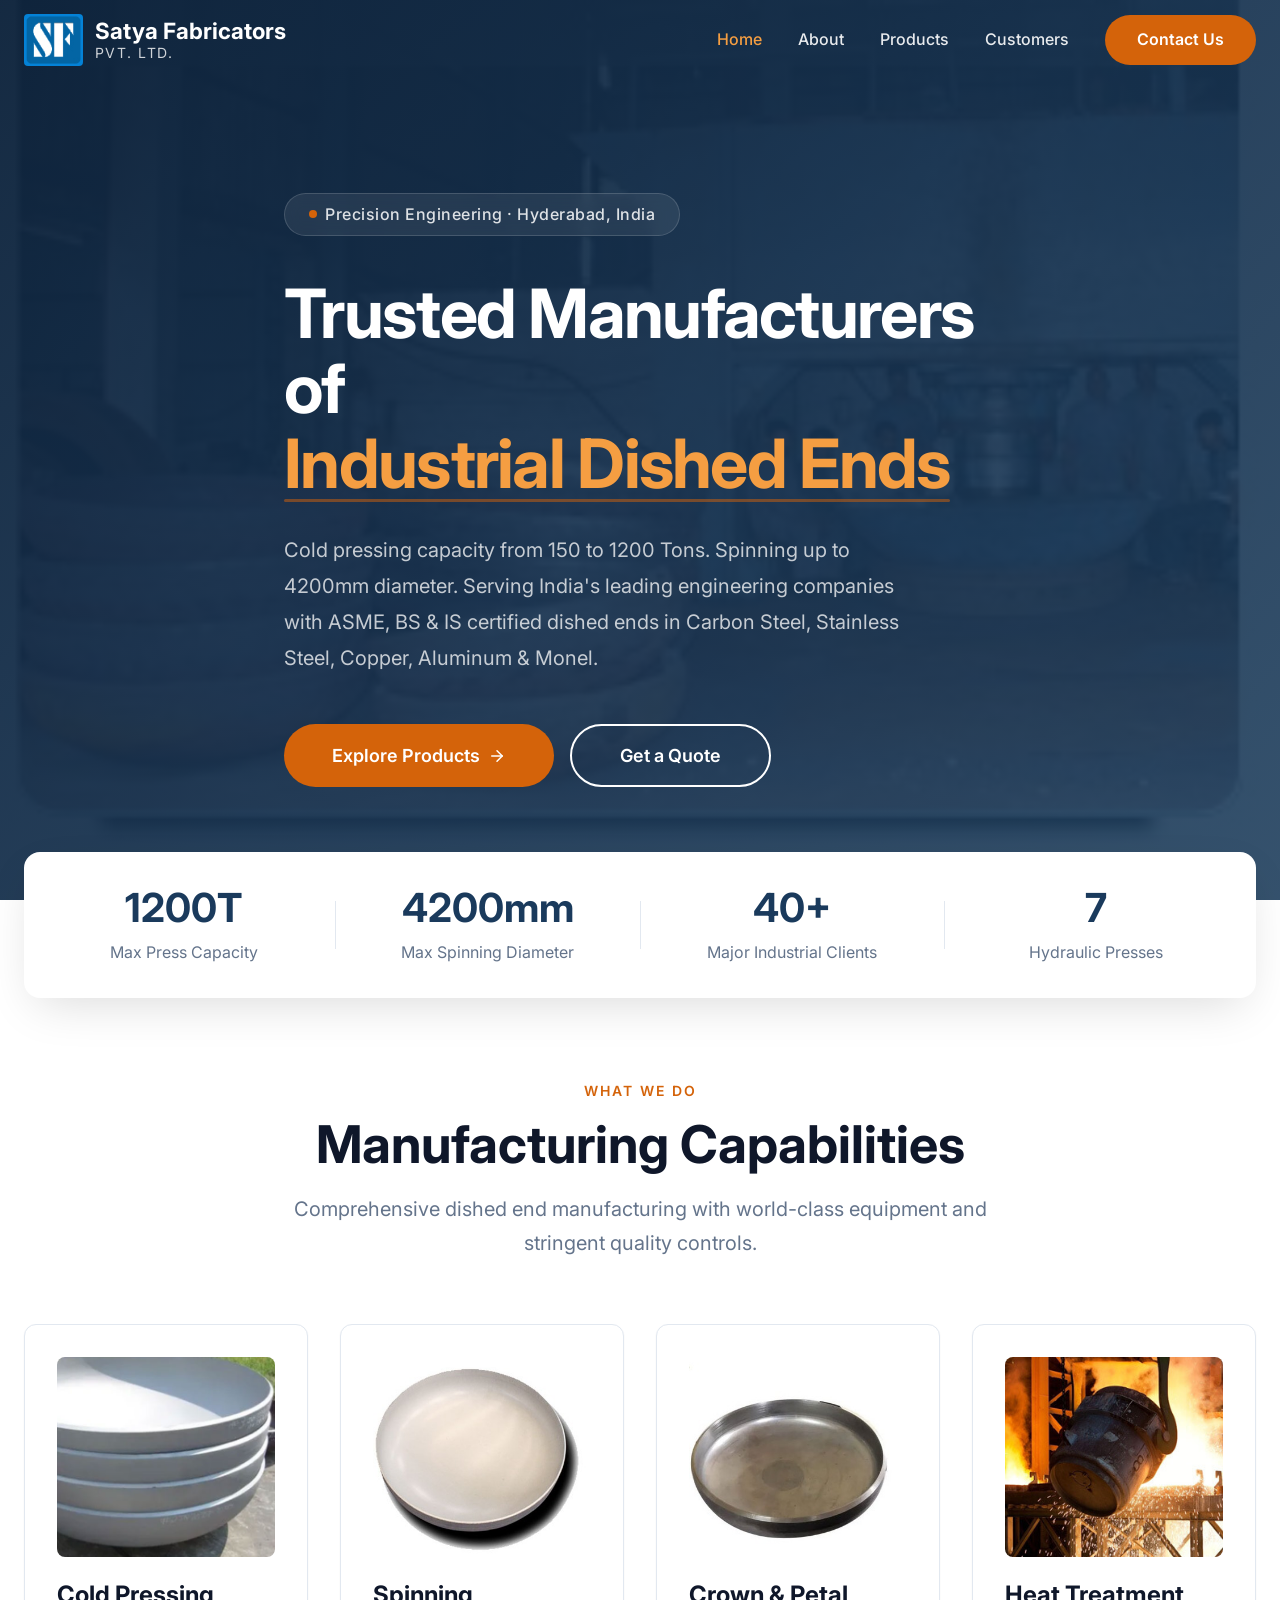
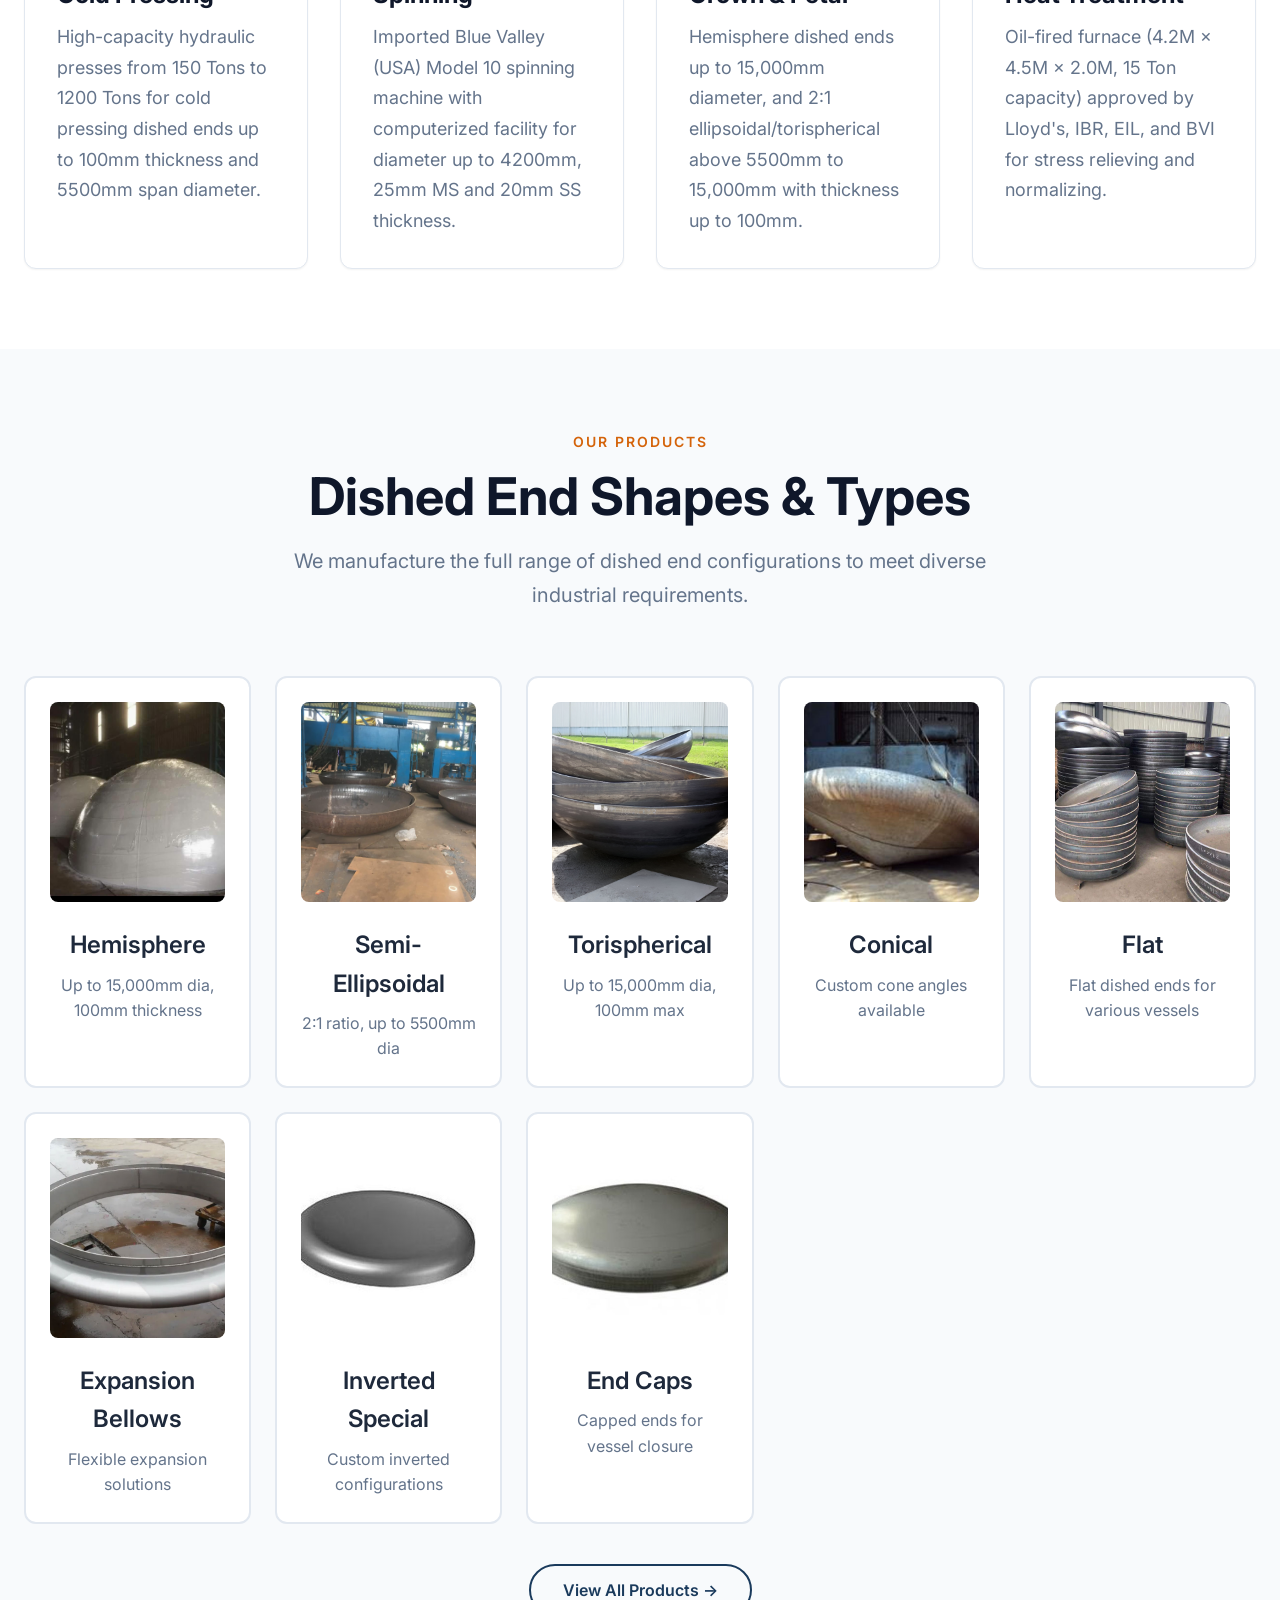
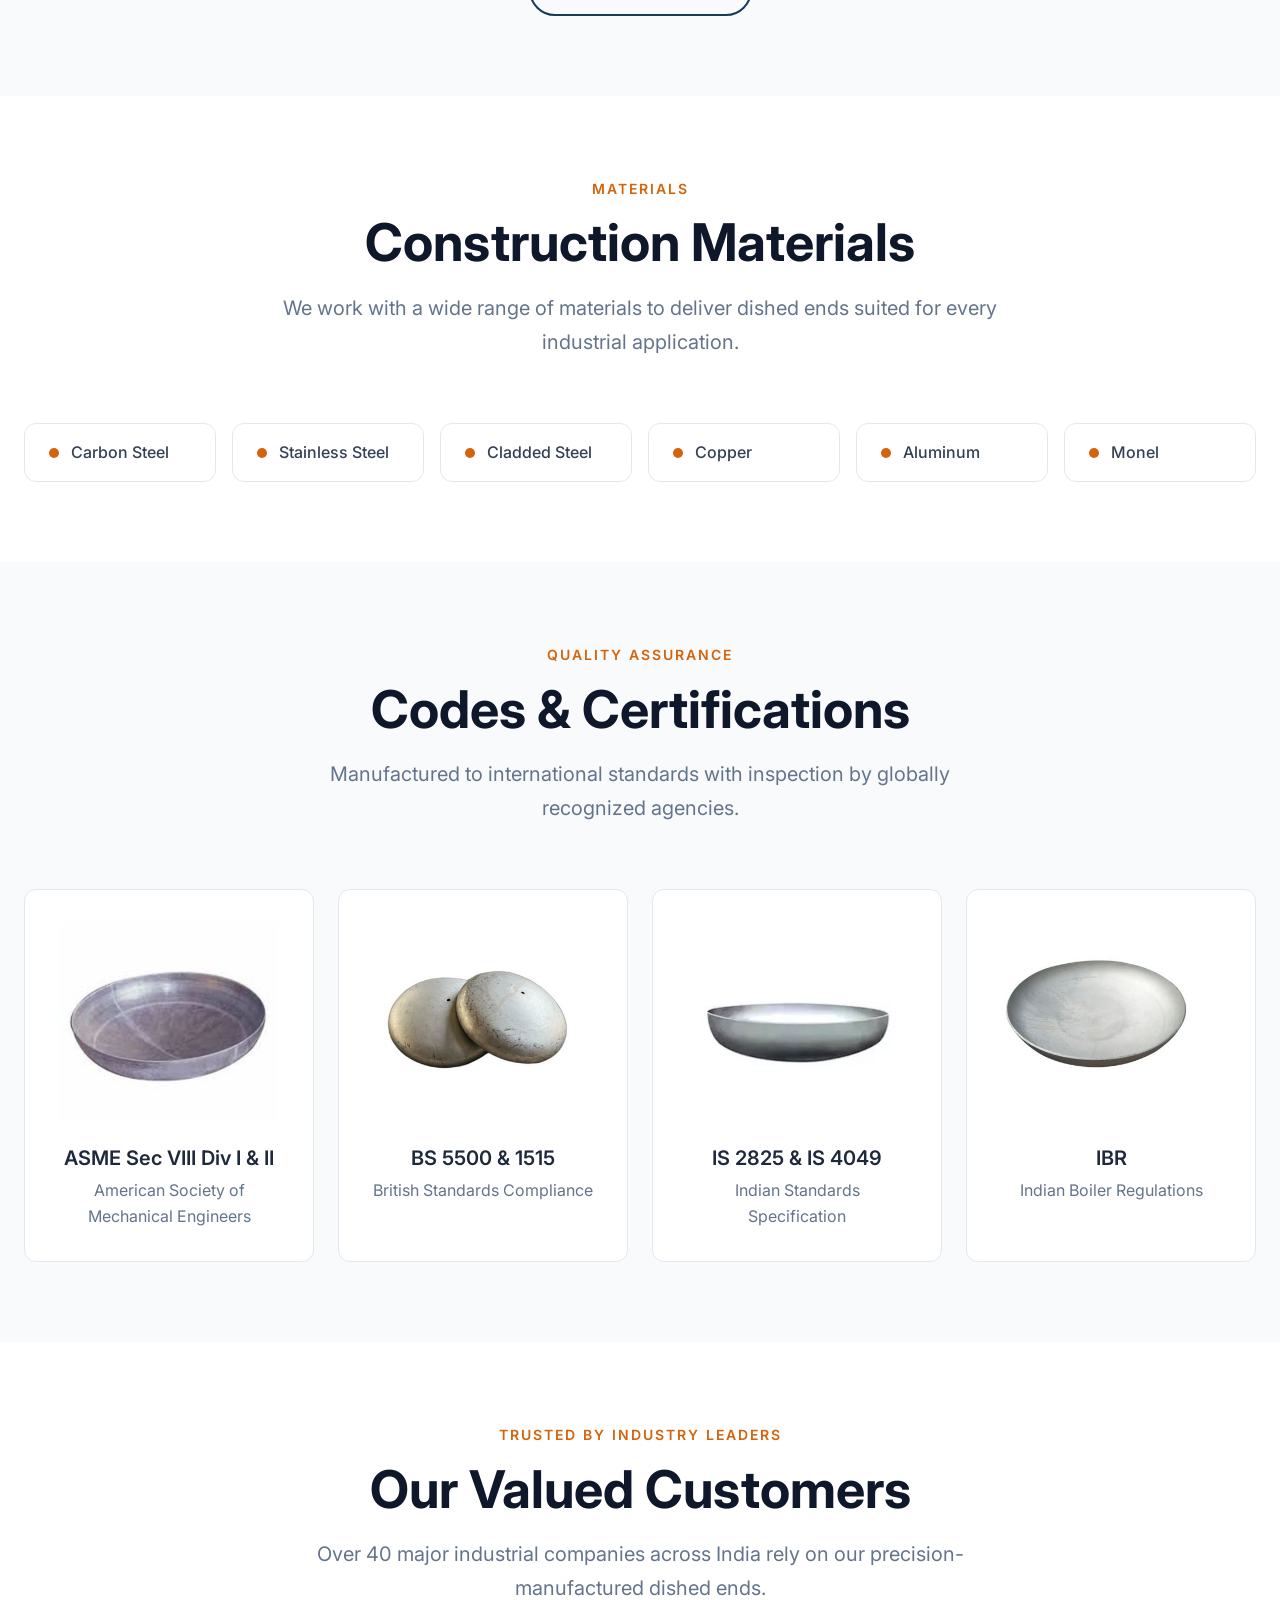
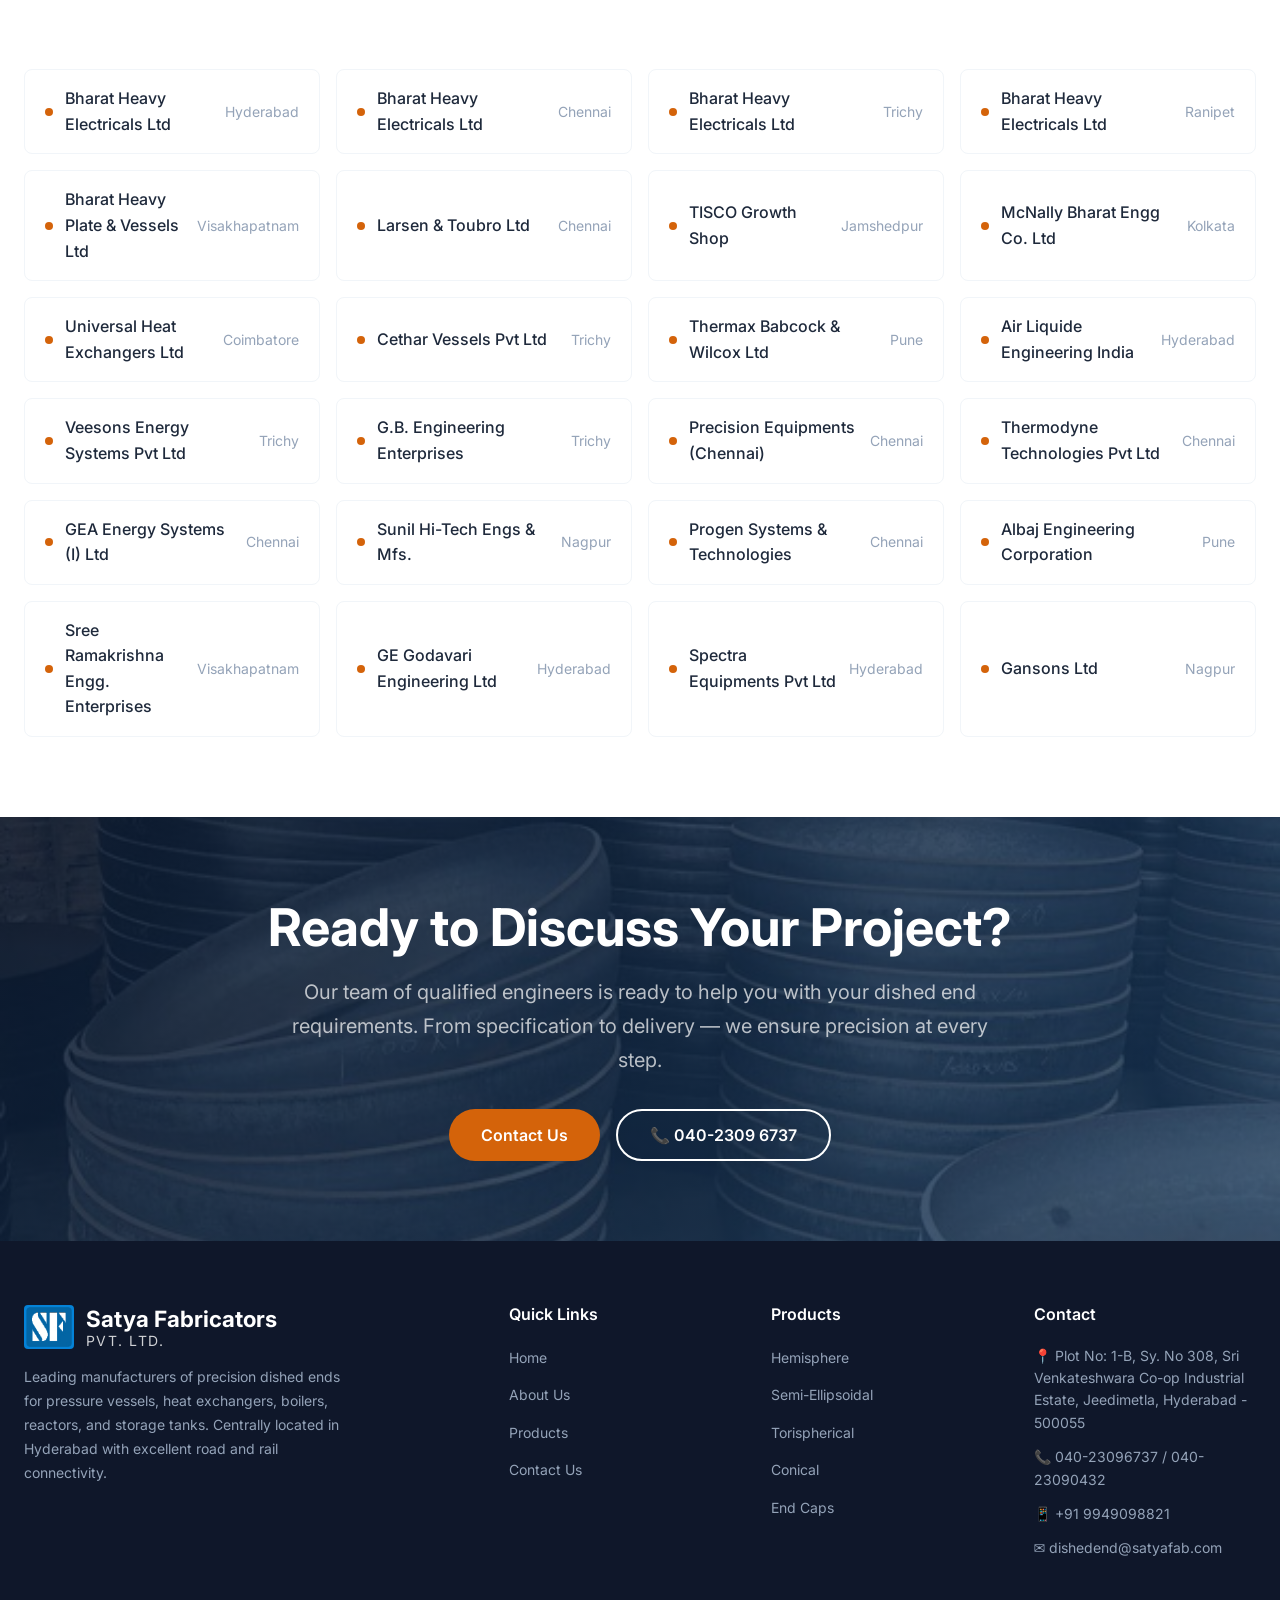
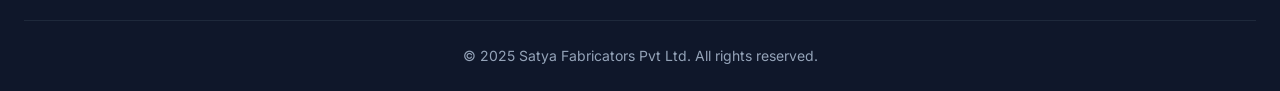
==== index.html @ 892a307d "UI updates: unified font sizes, image dimensions, mobile nav contrast, and layout consistency across" ====
<!DOCTYPE html>
<html lang="en">
<head>
  <meta charset="UTF-8">
  <meta name="viewport" content="width=device-width, initial-scale=1.0">
  <meta name="description" content="Satya Fabricators Pvt Ltd — Leading manufacturer of Dished Ends for pressure vessels, heat exchangers, boilers and reactors. Cold pressing up to 1200 Tons, Hyderabad, India.">
  <title>Satya Fabricators Pvt Ltd — Dished End Manufacturers</title>
  <link rel="preconnect" href="https://fonts.googleapis.com">
  <link rel="preconnect" href="https://fonts.gstatic.com" crossorigin>
  <link href="https://fonts.googleapis.com/css2?family=Inter:wght@400;500;600;700&display=swap" rel="stylesheet">
  <link rel="stylesheet" href="css/styles.css">
</head>
<body>

  <!-- Overlay for mobile nav -->
  <div class="nav-overlay" id="navOverlay"></div>

  <!-- Header -->
  <header class="header" id="header">
    <div class="container header__inner">
      <a href="index.html" class="header__logo">
        <img src="images/logo.jpg" alt="Satya Fabricators Logo">
        <div class="header__logo-text">
          Satya Fabricators
          <span>Pvt. Ltd.</span>
        </div>
      </a>
      <nav class="nav" id="nav">
        <a href="index.html" class="nav__link nav__link--active">Home</a>
        <a href="about.html" class="nav__link">About</a>
        <a href="products.html" class="nav__link">Products</a>
        <a href="index.html#customers" class="nav__link">Customers</a>
        <a href="contact.html" class="nav__cta">Contact Us</a>
      </nav>
      <button class="nav-toggle" id="navToggle" aria-label="Toggle navigation">
        <span class="nav-toggle__bar"></span>
        <span class="nav-toggle__bar"></span>
        <span class="nav-toggle__bar"></span>
      </button>
    </div>
  </header>

  <!-- Banner Section -->
  <section class="banner" id="home">
    <div class="banner__bg">
      <img src="images/flash.jpg" alt="Dished End Manufacturing" class="banner__bg-img">
    </div>
    <div class="banner__overlay"></div>
    <div class="container banner__inner">
      <div class="banner__content">
        <div class="banner__tag">
          <span class="banner__tag-dot"></span>
          Precision Engineering &middot; Hyderabad, India
        </div>
        <h1 class="banner__title">
          Trusted Manufacturers of<br>
          <em>Industrial Dished Ends</em>
        </h1>
        <p class="banner__desc">
          Cold pressing capacity from 150 to 1200 Tons. Spinning up to 4200mm diameter.
          Serving India's leading engineering companies with ASME, BS &amp; IS certified dished ends
          in Carbon Steel, Stainless Steel, Copper, Aluminum &amp; Monel.
        </p>
        <div class="banner__actions">
          <a href="products.html" class="btn btn--primary btn--lg">
            Explore Products
            <svg width="18" height="18" viewBox="0 0 24 24" fill="none" stroke="currentColor" stroke-width="2" stroke-linecap="round" stroke-linejoin="round"><path d="M5 12h14"/><path d="m12 5 7 7-7 7"/></svg>
          </a>
          <a href="contact.html" class="btn btn--outline btn--lg">Get a Quote</a>
        </div>
      </div>
    </div>
  </section>

  <!-- Stats Bar -->
  <section class="stats-bar">
    <div class="container">
      <div class="stats-bar__grid">
        <div class="stats-bar__item">
          <div class="stats-bar__value">1200T</div>
          <div class="stats-bar__label">Max Press Capacity</div>
        </div>
        <div class="stats-bar__divider"></div>
        <div class="stats-bar__item">
          <div class="stats-bar__value">4200<span>mm</span></div>
          <div class="stats-bar__label">Max Spinning Diameter</div>
        </div>
        <div class="stats-bar__divider"></div>
        <div class="stats-bar__item">
          <div class="stats-bar__value">40+</div>
          <div class="stats-bar__label">Major Industrial Clients</div>
        </div>
        <div class="stats-bar__divider"></div>
        <div class="stats-bar__item">
          <div class="stats-bar__value">7</div>
          <div class="stats-bar__label">Hydraulic Presses</div>
        </div>
      </div>
    </div>
  </section>

  <!-- Capabilities Section -->
  <section class="section" id="capabilities">
    <div class="container">
      <div class="section__header reveal">
        <div class="section__tag">What We Do</div>
        <h2 class="section__title">Manufacturing Capabilities</h2>
        <p class="section__subtitle">Comprehensive dished end manufacturing with world-class equipment and stringent quality controls.</p>
      </div>
      <div class="capabilities__grid">
        <div class="capability-card reveal reveal--delay-1">
          <img src="images/dish-end.jpg" alt="Cold Pressing" class="capability-card__img">
          <h3 class="capability-card__title">Cold Pressing</h3>
          <p class="capability-card__text">High-capacity hydraulic presses from 150 Tons to 1200 Tons for cold pressing dished ends up to 100mm thickness and 5500mm span diameter.</p>
        </div>
        <div class="capability-card reveal reveal--delay-2">
          <img src="images/stainless-steel-dish-end.jpg" alt="Spinning" class="capability-card__img">
          <h3 class="capability-card__title">Spinning</h3>
          <p class="capability-card__text">Imported Blue Valley (USA) Model 10 spinning machine with computerized facility for diameter up to 4200mm, 25mm MS and 20mm SS thickness.</p>
        </div>
        <div class="capability-card reveal reveal--delay-3">
          <img src="images/duplex-pipe-dish-end.jpg" alt="Crown and Petal" class="capability-card__img">
          <h3 class="capability-card__title">Crown &amp; Petal</h3>
          <p class="capability-card__text">Hemisphere dished ends up to 15,000mm diameter, and 2:1 ellipsoidal/torispherical above 5500mm to 15,000mm with thickness up to 100mm.</p>
        </div>
        <div class="capability-card reveal reveal--delay-4">
          <img src="images/steel-factory.jpg" alt="Heat Treatment" class="capability-card__img">
          <h3 class="capability-card__title">Heat Treatment</h3>
          <p class="capability-card__text">Oil-fired furnace (4.2M × 4.5M × 2.0M, 15 Ton capacity) approved by Lloyd's, IBR, EIL, and BVI for stress relieving and normalizing.</p>
        </div>
      </div>
    </div>
  </section>

  <!-- Products / Shapes Section -->
  <section class="section section--alt" id="products">
    <div class="container">
      <div class="section__header reveal">
        <div class="section__tag">Our Products</div>
        <h2 class="section__title">Dished End Shapes &amp; Types</h2>
        <p class="section__subtitle">We manufacture the full range of dished end configurations to meet diverse industrial requirements.</p>
      </div>
      <div class="products__grid">
        <div class="product-card reveal reveal--delay-1">
          <img src="images/hemispherical-dish-end.jpg" alt="Hemisphere Dish End" class="product-card__img">
          <div class="product-card__name">Hemisphere</div>
          <div class="product-card__desc">Up to 15,000mm dia, 100mm thickness</div>
        </div>
        <div class="product-card reveal reveal--delay-2">
          <img src="images/ellipsoidal-dish-end.jpg" alt="Semi-Ellipsoidal Dish End" class="product-card__img">
          <div class="product-card__name">Semi-Ellipsoidal</div>
          <div class="product-card__desc">2:1 ratio, up to 5500mm dia</div>
        </div>
        <div class="product-card reveal reveal--delay-3">
          <img src="images/torispherical-dish-end.jpg" alt="Torispherical Dish End" class="product-card__img">
          <div class="product-card__name">Torispherical</div>
          <div class="product-card__desc">Up to 15,000mm dia, 100mm max</div>
        </div>
        <div class="product-card reveal reveal--delay-1">
          <img src="images/conical-dish-end.jpg" alt="Conical Dish End" class="product-card__img">
          <div class="product-card__name">Conical</div>
          <div class="product-card__desc">Custom cone angles available</div>
        </div>
        <div class="product-card reveal reveal--delay-2">
          <img src="images/flat-dish-end.jpg" alt="Flat Dish End" class="product-card__img">
          <div class="product-card__name">Flat</div>
          <div class="product-card__desc">Flat dished ends for various vessels</div>
        </div>
        <div class="product-card reveal reveal--delay-3">
          <img src="images/expansion-bellow.jpg" alt="Expansion Bellows" class="product-card__img">
          <div class="product-card__name">Expansion Bellows</div>
          <div class="product-card__desc">Flexible expansion solutions</div>
        </div>
        <div class="product-card reveal reveal--delay-1">
          <img src="images/inverted-heads.jpg" alt="Inverted Special" class="product-card__img">
          <div class="product-card__name">Inverted Special</div>
          <div class="product-card__desc">Custom inverted configurations</div>
        </div>
        <div class="product-card reveal reveal--delay-2">
          <img src="images/dish-disc.jpg" alt="End Caps" class="product-card__img">
          <div class="product-card__name">End Caps</div>
          <div class="product-card__desc">Capped ends for vessel closure</div>
        </div>
      </div>
      <div style="text-align: center; margin-top: var(--space-10);" class="reveal">
        <a href="products.html" class="btn btn--outline-dark">View All Products →</a>
      </div>
    </div>
  </section>

  <!-- Materials Section -->
  <section class="section" id="materials">
    <div class="container">
      <div class="section__header reveal">
        <div class="section__tag">Materials</div>
        <h2 class="section__title">Construction Materials</h2>
        <p class="section__subtitle">We work with a wide range of materials to deliver dished ends suited for every industrial application.</p>
      </div>
      <div class="materials__grid reveal">
        <div class="material-chip">
          <span class="material-chip__dot"></span>
          Carbon Steel
        </div>
        <div class="material-chip">
          <span class="material-chip__dot"></span>
          Stainless Steel
        </div>
        <div class="material-chip">
          <span class="material-chip__dot"></span>
          Cladded Steel
        </div>
        <div class="material-chip">
          <span class="material-chip__dot"></span>
          Copper
        </div>
        <div class="material-chip">
          <span class="material-chip__dot"></span>
          Aluminum
        </div>
        <div class="material-chip">
          <span class="material-chip__dot"></span>
          Monel
        </div>
      </div>
    </div>
  </section>

  <!-- Certifications Section -->
  <section class="section section--alt" id="certifications">
    <div class="container">
      <div class="section__header reveal">
        <div class="section__tag">Quality Assurance</div>
        <h2 class="section__title">Codes &amp; Certifications</h2>
        <p class="section__subtitle">Manufactured to international standards with inspection by globally recognized agencies.</p>
      </div>
      <div class="certifications__grid">
        <div class="cert-card reveal reveal--delay-1">
          <img src="images/carbon-steel-dish-end.jpg" alt="ASME" class="cert-card__img">
          <h4 class="cert-card__title">ASME Sec VIII Div I &amp; II</h4>
          <p class="cert-card__desc">American Society of Mechanical Engineers</p>
        </div>
        <div class="cert-card reveal reveal--delay-2">
          <img src="images/alloy-steel-dish-end.jpg" alt="BS" class="cert-card__img">
          <h4 class="cert-card__title">BS 5500 &amp; 1515</h4>
          <p class="cert-card__desc">British Standards Compliance</p>
        </div>
        <div class="cert-card reveal reveal--delay-3">
          <img src="images/monel-dish-end.jpg" alt="IS" class="cert-card__img">
          <h4 class="cert-card__title">IS 2825 &amp; IS 4049</h4>
          <p class="cert-card__desc">Indian Standards Specification</p>
        </div>
        <div class="cert-card reveal reveal--delay-4">
          <img src="images/nickel-dish-end.jpg" alt="IBR" class="cert-card__img">
          <h4 class="cert-card__title">IBR</h4>
          <p class="cert-card__desc">Indian Boiler Regulations</p>
        </div>
      </div>
    </div>
  </section>

  <!-- Customers Section -->
  <section class="section" id="customers">
    <div class="container">
      <div class="section__header reveal">
        <div class="section__tag">Trusted By Industry Leaders</div>
        <h2 class="section__title">Our Valued Customers</h2>
        <p class="section__subtitle">Over 40 major industrial companies across India rely on our precision-manufactured dished ends.</p>
      </div>
      <div class="customers__grid reveal">
        <div class="customer-item">
          <span class="customer-item__marker"></span>
          <span class="customer-item__name">Bharat Heavy Electricals Ltd</span>
          <span class="customer-item__location">Hyderabad</span>
        </div>
        <div class="customer-item">
          <span class="customer-item__marker"></span>
          <span class="customer-item__name">Bharat Heavy Electricals Ltd</span>
          <span class="customer-item__location">Chennai</span>
        </div>
        <div class="customer-item">
          <span class="customer-item__marker"></span>
          <span class="customer-item__name">Bharat Heavy Electricals Ltd</span>
          <span class="customer-item__location">Trichy</span>
        </div>
        <div class="customer-item">
          <span class="customer-item__marker"></span>
          <span class="customer-item__name">Bharat Heavy Electricals Ltd</span>
          <span class="customer-item__location">Ranipet</span>
        </div>
        <div class="customer-item">
          <span class="customer-item__marker"></span>
          <span class="customer-item__name">Bharat Heavy Plate &amp; Vessels Ltd</span>
          <span class="customer-item__location">Visakhapatnam</span>
        </div>
        <div class="customer-item">
          <span class="customer-item__marker"></span>
          <span class="customer-item__name">Larsen &amp; Toubro Ltd</span>
          <span class="customer-item__location">Chennai</span>
        </div>
        <div class="customer-item">
          <span class="customer-item__marker"></span>
          <span class="customer-item__name">TISCO Growth Shop</span>
          <span class="customer-item__location">Jamshedpur</span>
        </div>
        <div class="customer-item">
          <span class="customer-item__marker"></span>
          <span class="customer-item__name">McNally Bharat Engg Co. Ltd</span>
          <span class="customer-item__location">Kolkata</span>
        </div>
        <div class="customer-item">
          <span class="customer-item__marker"></span>
          <span class="customer-item__name">Universal Heat Exchangers Ltd</span>
          <span class="customer-item__location">Coimbatore</span>
        </div>
        <div class="customer-item">
          <span class="customer-item__marker"></span>
          <span class="customer-item__name">Cethar Vessels Pvt Ltd</span>
          <span class="customer-item__location">Trichy</span>
        </div>
        <div class="customer-item">
          <span class="customer-item__marker"></span>
          <span class="customer-item__name">Thermax Babcock &amp; Wilcox Ltd</span>
          <span class="customer-item__location">Pune</span>
        </div>
        <div class="customer-item">
          <span class="customer-item__marker"></span>
          <span class="customer-item__name">Air Liquide Engineering India</span>
          <span class="customer-item__location">Hyderabad</span>
        </div>
        <div class="customer-item">
          <span class="customer-item__marker"></span>
          <span class="customer-item__name">Veesons Energy Systems Pvt Ltd</span>
          <span class="customer-item__location">Trichy</span>
        </div>
        <div class="customer-item">
          <span class="customer-item__marker"></span>
          <span class="customer-item__name">G.B. Engineering Enterprises</span>
          <span class="customer-item__location">Trichy</span>
        </div>
        <div class="customer-item">
          <span class="customer-item__marker"></span>
          <span class="customer-item__name">Precision Equipments (Chennai)</span>
          <span class="customer-item__location">Chennai</span>
        </div>
        <div class="customer-item">
          <span class="customer-item__marker"></span>
          <span class="customer-item__name">Thermodyne Technologies Pvt Ltd</span>
          <span class="customer-item__location">Chennai</span>
        </div>
        <div class="customer-item">
          <span class="customer-item__marker"></span>
          <span class="customer-item__name">GEA Energy Systems (I) Ltd</span>
          <span class="customer-item__location">Chennai</span>
        </div>
        <div class="customer-item">
          <span class="customer-item__marker"></span>
          <span class="customer-item__name">Sunil Hi-Tech Engs &amp; Mfs.</span>
          <span class="customer-item__location">Nagpur</span>
        </div>
        <div class="customer-item">
          <span class="customer-item__marker"></span>
          <span class="customer-item__name">Progen Systems &amp; Technologies</span>
          <span class="customer-item__location">Chennai</span>
        </div>
        <div class="customer-item">
          <span class="customer-item__marker"></span>
          <span class="customer-item__name">Albaj Engineering Corporation</span>
          <span class="customer-item__location">Pune</span>
        </div>
        <div class="customer-item">
          <span class="customer-item__marker"></span>
          <span class="customer-item__name">Sree Ramakrishna Engg. Enterprises</span>
          <span class="customer-item__location">Visakhapatnam</span>
        </div>
        <div class="customer-item">
          <span class="customer-item__marker"></span>
          <span class="customer-item__name">GE Godavari Engineering Ltd</span>
          <span class="customer-item__location">Hyderabad</span>
        </div>
        <div class="customer-item">
          <span class="customer-item__marker"></span>
          <span class="customer-item__name">Spectra Equipments Pvt Ltd</span>
          <span class="customer-item__location">Hyderabad</span>
        </div>
        <div class="customer-item">
          <span class="customer-item__marker"></span>
          <span class="customer-item__name">Gansons Ltd</span>
          <span class="customer-item__location">Nagpur</span>
        </div>
      </div>
    </div>
  </section>

  <!-- CTA Section -->
  <section class="section section--dark cta-showcase" id="cta">
    <img src="images/flat-dish-end.jpg" alt="Dish End Manufacturing" class="cta-showcase__bg">
    <div class="cta-showcase__overlay"></div>
    <div class="container" style="text-align: center; position: relative; z-index: 2;">
      <div class="reveal">
        <h2 class="section__title" style="color: var(--color-white); margin-bottom: var(--space-4);">Ready to Discuss Your Project?</h2>
        <p class="section__subtitle" style="color: rgba(255,255,255,0.7); margin-bottom: var(--space-8);">
          Our team of qualified engineers is ready to help you with your dished end requirements. From specification to delivery — we ensure precision at every step.
        </p>
        <div style="display: flex; gap: var(--space-4); justify-content: center; flex-wrap: wrap;">
          <a href="contact.html" class="btn btn--primary">Contact Us</a>
          <a href="tel:04023096737" class="btn btn--outline">📞 040-2309 6737</a>
        </div>
      </div>
    </div>
  </section>

  <!-- Footer -->
  <footer class="footer" id="footer">
    <div class="container">
      <div class="footer__grid">
        <div class="footer__brand">
          <div class="header__logo" style="margin-bottom: var(--space-2);">
            <img src="images/logo.jpg" alt="Satya Fabricators Logo" style="height: 44px; border-radius: 4px;">
            <div class="header__logo-text" style="color: var(--color-white);">
              Satya Fabricators
              <span>Pvt. Ltd.</span>
            </div>
          </div>
          <p>Leading manufacturers of precision dished ends for pressure vessels, heat exchangers, boilers, reactors, and storage tanks. Centrally located in Hyderabad with excellent road and rail connectivity.</p>
        </div>
        <div>
          <h4 class="footer__title">Quick Links</h4>
          <ul class="footer__links">
            <li><a href="index.html">Home</a></li>
            <li><a href="about.html">About Us</a></li>
            <li><a href="products.html">Products</a></li>
            <li><a href="contact.html">Contact Us</a></li>
          </ul>
        </div>
        <div>
          <h4 class="footer__title">Products</h4>
          <ul class="footer__links">
            <li><a href="products.html">Hemisphere</a></li>
            <li><a href="products.html">Semi-Ellipsoidal</a></li>
            <li><a href="products.html">Torispherical</a></li>
            <li><a href="products.html">Conical</a></li>
            <li><a href="products.html">End Caps</a></li>
          </ul>
        </div>
        <div>
          <h4 class="footer__title">Contact</h4>
          <div class="footer__contact-item">📍 Plot No: 1-B, Sy. No 308, Sri Venkateshwara Co-op Industrial Estate, Jeedimetla, Hyderabad - 500055</div>
          <div class="footer__contact-item">📞 040-23096737 / 040-23090432</div>
          <div class="footer__contact-item">📱 +91 9949098821</div>
          <div class="footer__contact-item">✉️ dishedend@satyafab.com</div>
        </div>
      </div>
      <div class="footer__bottom">
        &copy; 2025 Satya Fabricators Pvt Ltd. All rights reserved.
      </div>
    </div>
  </footer>

  <script src="js/script.js"></script>
</body>
</html>
---- css/styles.css ----
/* ============================================
   SATYA FABRICATORS — Design System & Styles
   Modern, Clean, Industrial
   ============================================ */

/* --- CSS Custom Properties (Design Tokens) --- */
:root {
  /* Primary Palette */
  --color-primary: #1a3a5c;
  --color-primary-light: #24507a;
  --color-primary-dark: #0f2640;

  /* Accent — Industrial Orange */
  --color-accent: #d4630a;
  --color-accent-hover: #b8540a;
  --color-accent-light: #f59e42;

  /* Neutrals */
  --color-white: #ffffff;
  --color-off-white: #f8fafc;
  --color-gray-100: #f1f5f9;
  --color-gray-200: #e2e8f0;
  --color-gray-300: #cbd5e1;
  --color-gray-400: #94a3b8;
  --color-gray-500: #64748b;
  --color-gray-600: #475569;
  --color-gray-700: #334155;
  --color-gray-800: #1e293b;
  --color-gray-900: #0f172a;

  /* Typography */
  --font-primary: 'Inter', system-ui, -apple-system, sans-serif;
  --font-heading: 'Inter', system-ui, -apple-system, sans-serif;

  /* Font Sizes */
  --text-xs: 0.75rem;
  --text-sm: 0.875rem;
  --text-base: 1rem;
  --text-lg: 1.125rem;
  --text-xl: 1.25rem;
  --text-2xl: 1.5rem;
  --text-3xl: 2rem;
  --text-4xl: 2.5rem;
  --text-5xl: 3.25rem;
  --text-6xl: 4rem;

  /* Spacing */
  --space-1: 0.25rem;
  --space-2: 0.5rem;
  --space-3: 0.75rem;
  --space-4: 1rem;
  --space-5: 1.25rem;
  --space-6: 1.5rem;
  --space-8: 2rem;
  --space-10: 2.5rem;
  --space-12: 3rem;
  --space-16: 4rem;
  --space-20: 5rem;
  --space-24: 6rem;

  /* Borders & Radius */
  --radius-sm: 4px;
  --radius-md: 8px;
  --radius-lg: 12px;
  --radius-xl: 16px;
  --radius-full: 9999px;

  /* Shadows */
  --shadow-sm: 0 1px 2px rgba(0, 0, 0, 0.05);
  --shadow-md: 0 4px 6px -1px rgba(0, 0, 0, 0.1), 0 2px 4px -2px rgba(0, 0, 0, 0.1);
  --shadow-lg: 0 10px 15px -3px rgba(0, 0, 0, 0.1), 0 4px 6px -4px rgba(0, 0, 0, 0.1);
  --shadow-xl: 0 20px 25px -5px rgba(0, 0, 0, 0.1), 0 8px 10px -6px rgba(0, 0, 0, 0.1);

  /* Transitions */
  --transition-fast: 150ms ease;
  --transition-base: 300ms ease;
  --transition-slow: 500ms ease;

  /* Layout */
  --container-max: 1280px;
  --header-height: 80px;
}

/* --- Reset & Base --- */
*,
*::before,
*::after {
  margin: 0;
  padding: 0;
  box-sizing: border-box;
}

html {
  scroll-behavior: smooth;
  font-size: 16px;
  -webkit-text-size-adjust: 100%;
}

body {
  font-family: var(--font-primary);
  color: var(--color-gray-700);
  line-height: 1.6;
  background: var(--color-white);
  overflow-x: hidden;
}

img {
  max-width: 100%;
  height: auto;
  display: block;
}

a {
  text-decoration: none;
  color: inherit;
  transition: color var(--transition-fast);
}

ul, ol {
  list-style: none;
}

h1, h2, h3, h4, h5, h6 {
  font-family: var(--font-heading);
  color: var(--color-gray-900);
  line-height: 1.2;
  font-weight: 700;
}

/* --- Utility Classes --- */
.container {
  width: 100%;
  max-width: var(--container-max);
  margin: 0 auto;
  padding: 0 var(--space-6);
}

.section {
  padding: var(--space-20) 0;
}

.section--alt {
  background: var(--color-off-white);
}

.section--dark {
  background: var(--color-primary-dark);
  color: var(--color-white);
}

.section__header {
  text-align: center;
  margin-bottom: var(--space-16);
}

.section__tag {
  display: inline-block;
  font-size: var(--text-sm);
  font-weight: 600;
  color: var(--color-accent);
  text-transform: uppercase;
  letter-spacing: 2px;
  margin-bottom: var(--space-3);
}

.section__title {
  font-size: var(--text-5xl);
  margin-bottom: var(--space-4);
}

.section__subtitle {
  font-size: var(--text-xl);
  color: var(--color-gray-500);
  max-width: 720px;
  margin: 0 auto;
  line-height: 1.7;
}

/* --- Buttons --- */
.btn {
  display: inline-flex;
  align-items: center;
  justify-content: center;
  gap: var(--space-2);
  padding: var(--space-3) var(--space-8);
  font-family: var(--font-primary);
  font-size: var(--text-base);
  font-weight: 600;
  border: none;
  border-radius: var(--radius-full);
  cursor: pointer;
  transition: all var(--transition-base);
  text-decoration: none;
  line-height: 1.5;
}

.btn--primary {
  background: var(--color-accent);
  color: var(--color-white);
}

.btn--primary:hover {
  background: var(--color-accent-hover);
  transform: translateY(-2px);
  box-shadow: var(--shadow-lg);
}

.btn--outline {
  background: transparent;
  color: var(--color-white);
  border: 2px solid var(--color-white);
}

.btn--outline:hover {
  background: var(--color-white);
  color: var(--color-primary);
}

.btn--outline-dark {
  background: transparent;
  color: var(--color-primary);
  border: 2px solid var(--color-primary);
}

.btn--outline-dark:hover {
  background: var(--color-primary);
  color: var(--color-white);
}

/* --- Header / Navigation --- */
.header {
  position: fixed;
  top: 0;
  left: 0;
  width: 100%;
  z-index: 1000;
  background: transparent;
  transition: all var(--transition-base);
  height: var(--header-height);
}

.header--scrolled {
  background: var(--color-white);
  box-shadow: var(--shadow-md);
}

.header--scrolled .nav__link {
  color: var(--color-gray-700);
}

.header--scrolled .nav__link:hover,
.header--scrolled .nav__link--active {
  color: var(--color-accent);
}

.header--scrolled .header__logo-text {
  color: var(--color-primary);
}

.header__inner {
  display: flex;
  align-items: center;
  justify-content: space-between;
  height: var(--header-height);
}

.header__logo {
  display: flex;
  align-items: center;
  gap: var(--space-3);
  z-index: 1001;
}

.header__logo img {
  height: 52px;
  width: auto;
  border-radius: var(--radius-sm);
}

.header__logo-text {
  font-size: 1.4rem;
  font-weight: 700;
  color: var(--color-white);
  transition: color var(--transition-base);
  line-height: 1.2;
}

.header__logo-text span {
  display: block;
  font-size: var(--text-sm);
  font-weight: 400;
  opacity: 0.8;
  letter-spacing: 1.5px;
  text-transform: uppercase;
}

.nav {
  display: flex;
  align-items: center;
  gap: var(--space-1);
}

.nav__link {
  padding: var(--space-2) var(--space-4);
  font-size: var(--text-base);
  font-weight: 500;
  color: rgba(255, 255, 255, 0.9);
  border-radius: var(--radius-md);
  transition: all var(--transition-fast);
}

.nav__link:hover,
.nav__link--active {
  color: var(--color-accent-light);
}

.nav__cta {
  margin-left: var(--space-4);
  padding: var(--space-3) var(--space-8);
  background: var(--color-accent);
  color: var(--color-white) !important;
  border-radius: var(--radius-full);
  font-weight: 600;
  font-size: var(--text-base);
}

.nav__cta:hover {
  background: var(--color-accent-hover);
  transform: translateY(-1px);
}

/* Mobile Nav Toggle */
.nav-toggle {
  display: none;
  flex-direction: column;
  gap: 5px;
  background: none;
  border: none;
  cursor: pointer;
  padding: var(--space-2);
  z-index: 1001;
}

.nav-toggle__bar {
  width: 24px;
  height: 3px;
  background: var(--color-white);
  border-radius: 2px;
  transition: all var(--transition-base);
  box-shadow: 0 1px 3px rgba(0, 0, 0, 0.4);
}

.header--scrolled .nav-toggle__bar {
  background: var(--color-gray-700);
}

.nav-toggle--active .nav-toggle__bar:nth-child(1) {
  transform: rotate(45deg) translate(5px, 5px);
}

.nav-toggle--active .nav-toggle__bar:nth-child(2) {
  opacity: 0;
}

.nav-toggle--active .nav-toggle__bar:nth-child(3) {
  transform: rotate(-45deg) translate(5px, -5px);
}

/* --- Banner Section --- */
.banner {
  position: relative;
  min-height: 100vh;
  display: flex;
  align-items: center;
  overflow: hidden;
}

.banner__bg {
  position: absolute;
  inset: 0;
  z-index: 0;
}

.banner__bg-img {
  width: 100%;
  height: 100%;
  object-fit: cover;
  object-position: center;
  filter: brightness(0.35) contrast(1.1);
}

.banner__overlay {
  position: absolute;
  inset: 0;
  z-index: 1;
  background:
    linear-gradient(135deg, rgba(15, 38, 64, 0.92) 0%, rgba(26, 58, 92, 0.80) 50%, rgba(36, 80, 122, 0.65) 100%);
}

.banner__inner {
  position: relative;
  z-index: 2;
  padding-top: calc(var(--header-height) + var(--space-20));
  padding-bottom: var(--space-20);
  max-width: 760px;
}

.banner__content {
  color: var(--color-white);
}

.banner__tag {
  display: inline-flex;
  align-items: center;
  gap: var(--space-2);
  padding: var(--space-2) var(--space-6);
  background: rgba(255, 255, 255, 0.08);
  border: 1px solid rgba(255, 255, 255, 0.15);
  border-radius: var(--radius-full);
  font-size: var(--text-base);
  font-weight: 500;
  margin-bottom: var(--space-10);
  backdrop-filter: blur(8px);
  letter-spacing: 0.5px;
  color: rgba(255, 255, 255, 0.85);
}

.banner__tag-dot {
  width: 8px;
  height: 8px;
  background: var(--color-accent);
  border-radius: 50%;
  animation: pulse-dot 2s ease-in-out infinite;
}

@keyframes pulse-dot {
  0%, 100% { opacity: 1; transform: scale(1); }
  50% { opacity: 0.5; transform: scale(1.4); }
}

.banner__title {
  font-size: clamp(2.5rem, 5.5vw, 4.25rem);
  color: var(--color-white);
  margin-bottom: var(--space-8);
  line-height: 1.1;
  letter-spacing: -0.025em;
  font-weight: 700;
}

.banner__title em {
  font-style: normal;
  color: var(--color-accent-light);
  position: relative;
}

.banner__title em::after {
  content: '';
  position: absolute;
  left: 0;
  bottom: 2px;
  width: 100%;
  height: 3px;
  background: var(--color-accent);
  border-radius: 2px;
  opacity: 0.5;
}

.banner__desc {
  font-size: var(--text-xl);
  color: rgba(255, 255, 255, 0.75);
  margin-bottom: var(--space-12);
  max-width: 640px;
  line-height: 1.8;
}

.banner__actions {
  display: flex;
  gap: var(--space-4);
  flex-wrap: wrap;
}

.btn--lg {
  padding: var(--space-4) var(--space-12);
  font-size: var(--text-lg);
}

/* --- Stats Bar (separated from banner) --- */
.stats-bar {
  position: relative;
  z-index: 10;
  margin-top: -48px;
}

.stats-bar__grid {
  display: flex;
  align-items: center;
  justify-content: center;
  gap: var(--space-8);
  background: var(--color-white);
  border-radius: var(--radius-xl);
  padding: var(--space-8) var(--space-10);
  box-shadow: 0 16px 48px -12px rgba(0, 0, 0, 0.15);
}

.stats-bar__item {
  text-align: center;
  flex: 1;
  min-width: 0;
}

.stats-bar__value {
  font-size: var(--text-4xl);
  font-weight: 700;
  color: var(--color-primary);
  line-height: 1.2;
}

.stats-bar__value span {
  font-size: var(--text-lg);
  font-weight: 500;
  color: var(--color-gray-400);
}

.stats-bar__label {
  font-size: var(--text-base);
  color: var(--color-gray-500);
  margin-top: var(--space-2);
  white-space: nowrap;
}

.stats-bar__divider {
  width: 1px;
  height: 48px;
  background: var(--color-gray-200);
  flex-shrink: 0;
}

/* --- Capabilities / Services Cards --- */
.capabilities__grid {
  display: grid;
  grid-template-columns: repeat(auto-fit, minmax(260px, 1fr));
  gap: var(--space-8);
}

.capability-card {
  background: var(--color-white);
  border-radius: var(--radius-lg);
  padding: var(--space-8);
  box-shadow: var(--shadow-sm);
  border: 1px solid var(--color-gray-200);
  transition: all var(--transition-base);
  position: relative;
  overflow: hidden;
}

.capability-card::before {
  content: '';
  position: absolute;
  top: 0;
  left: 0;
  width: 100%;
  height: 3px;
  background: var(--color-accent);
  transform: scaleX(0);
  transform-origin: left;
  transition: transform var(--transition-base);
}

.capability-card:hover {
  transform: translateY(-4px);
  box-shadow: var(--shadow-lg);
}

.capability-card:hover::before {
  transform: scaleX(1);
}

.capability-card__img {
  width: 100%;
  height: 200px;
  object-fit: cover;
  margin-bottom: var(--space-6);
  border-radius: var(--radius-md);
  background: var(--color-off-white);
}

.capability-card__title {
  font-size: var(--text-2xl);
  margin-bottom: var(--space-3);
}

.capability-card__text {
  font-size: var(--text-lg);
  color: var(--color-gray-500);
  line-height: 1.7;
}

/* --- Products / Shapes Section --- */
.products__grid {
  display: grid;
  grid-template-columns: repeat(auto-fit, minmax(220px, 1fr));
  gap: var(--space-6);
}

.product-card {
  background: var(--color-white);
  border-radius: var(--radius-lg);
  padding: var(--space-6);
  text-align: center;
  border: 2px solid var(--color-gray-200);
  transition: all var(--transition-base);
  cursor: default;
}

.product-card:hover {
  border-color: var(--color-accent);
  box-shadow: var(--shadow-md);
  transform: translateY(-2px);
}

.product-card__img {
  width: 100%;
  height: 200px;
  object-fit: cover;
  margin-bottom: var(--space-6);
  border-radius: var(--radius-md);
  background: var(--color-off-white);
}

.product-card__name {
  font-size: var(--text-2xl);
  font-weight: 600;
  color: var(--color-gray-800);
}

.product-card__desc {
  font-size: var(--text-base);
  color: var(--color-gray-500);
  margin-top: var(--space-2);
}

/* --- Materials Section --- */
.materials__grid {
  display: grid;
  grid-template-columns: repeat(auto-fit, minmax(160px, 1fr));
  gap: var(--space-4);
}

.material-chip {
  display: flex;
  align-items: center;
  gap: var(--space-3);
  padding: var(--space-4) var(--space-6);
  background: var(--color-white);
  border-radius: var(--radius-lg);
  border: 1px solid var(--color-gray-200);
  font-weight: 500;
  font-size: var(--text-base);
  color: var(--color-gray-700);
  transition: all var(--transition-base);
}

.material-chip:hover {
  border-color: var(--color-primary);
  background: var(--color-primary);
  color: var(--color-white);
}

.material-chip__dot {
  width: 10px;
  height: 10px;
  border-radius: 50%;
  background: var(--color-accent);
  flex-shrink: 0;
}

/* --- Capacity Table --- */
.capacity-table {
  width: 100%;
  border-collapse: collapse;
  background: var(--color-white);
  border-radius: var(--radius-lg);
  overflow: hidden;
  box-shadow: var(--shadow-sm);
}

.capacity-table thead {
  background: var(--color-primary);
  color: var(--color-white);
}

.capacity-table th {
  padding: var(--space-4) var(--space-6);
  text-align: left;
  font-weight: 600;
  font-size: var(--text-base);
  text-transform: uppercase;
  letter-spacing: 1px;
}

.capacity-table td {
  padding: var(--space-4) var(--space-6);
  border-bottom: 1px solid var(--color-gray-100);
  font-size: var(--text-lg);
}

.capacity-table tbody tr:hover {
  background: var(--color-off-white);
}

.capacity-table tbody tr:last-child td {
  border-bottom: none;
}

/* --- Customers / Clients Grid --- */
.customers__grid {
  display: grid;
  grid-template-columns: repeat(auto-fill, minmax(280px, 1fr));
  gap: var(--space-4);
}

.customer-item {
  display: flex;
  align-items: center;
  gap: var(--space-3);
  padding: var(--space-4) var(--space-5);
  background: var(--color-white);
  border-radius: var(--radius-md);
  border: 1px solid var(--color-gray-100);
  font-size: var(--text-base);
  color: var(--color-gray-600);
  transition: all var(--transition-fast);
}

.customer-item:hover {
  border-color: var(--color-accent);
  box-shadow: var(--shadow-sm);
}

.customer-item__marker {
  width: 8px;
  height: 8px;
  border-radius: 50%;
  background: var(--color-accent);
  flex-shrink: 0;
}

.customer-item__name {
  font-weight: 500;
  color: var(--color-gray-800);
}

.customer-item__location {
  color: var(--color-gray-400);
  margin-left: auto;
  font-size: var(--text-sm);
  white-space: nowrap;
}

/* --- About / Split Section --- */
.about__grid {
  display: grid;
  grid-template-columns: 1fr 1fr;
  gap: var(--space-16);
  align-items: center;
}

.about__image {
  border-radius: var(--radius-xl);
  box-shadow: var(--shadow-lg);
}

.about__content h2 {
  font-size: var(--text-5xl);
  margin-bottom: var(--space-6);
}

.about__content p {
  font-size: var(--text-xl);
  color: var(--color-gray-500);
  margin-bottom: var(--space-5);
  line-height: 1.8;
}

.about__list {
  margin-top: var(--space-6);
}

.about__list li {
  display: flex;
  align-items: flex-start;
  gap: var(--space-3);
  padding: var(--space-2) 0;
  font-size: var(--text-base);
  color: var(--color-gray-600);
}

.about__list li::before {
  content: '✓';
  display: inline-flex;
  align-items: center;
  justify-content: center;
  width: 24px;
  height: 24px;
  background: var(--color-accent);
  color: var(--color-white);
  border-radius: 50%;
  font-size: var(--text-xs);
  font-weight: 700;
  flex-shrink: 0;
  margin-top: 2px;
}

/* --- Quality / Certifications --- */
.certifications__grid {
  display: grid;
  grid-template-columns: repeat(auto-fit, minmax(200px, 1fr));
  gap: var(--space-6);
}

.cert-card {
  padding: var(--space-8);
  background: var(--color-white);
  border-radius: var(--radius-lg);
  border: 1px solid var(--color-gray-200);
  text-align: center;
  transition: all var(--transition-base);
}

.cert-card:hover {
  border-color: var(--color-primary);
  box-shadow: var(--shadow-md);
}

.cert-card__img {
  width: 100%;
  height: 200px;
  object-fit: cover;
  margin-bottom: var(--space-6);
  border-radius: var(--radius-md);
  background: var(--color-off-white);
}

.cert-card__title {
  font-size: var(--text-xl);
  font-weight: 600;
  color: var(--color-gray-800);
}

.cert-card__desc {
  font-size: var(--text-base);
  color: var(--color-gray-500);
  margin-top: var(--space-2);
}

/* --- Contact Section --- */
.contact__grid {
  display: grid;
  grid-template-columns: 1fr 1fr;
  gap: var(--space-12);
}

.contact__info {
  display: flex;
  flex-direction: column;
  gap: var(--space-8);
}

.contact__item {
  display: flex;
  gap: var(--space-4);
}

.contact__item-icon {
  width: 48px;
  height: 48px;
  display: flex;
  align-items: center;
  justify-content: center;
  background: var(--color-off-white);
  border-radius: var(--radius-md);
  font-size: var(--text-xl);
  flex-shrink: 0;
}

.contact__item-text h4 {
  font-size: var(--text-base);
  font-weight: 600;
  margin-bottom: var(--space-1);
}

.contact__item-text p,
.contact__item-text a {
  font-size: var(--text-sm);
  color: var(--color-gray-500);
  line-height: 1.6;
}

.contact__item-text a:hover {
  color: var(--color-accent);
}

/* Contact Form */
.contact__form {
  background: var(--color-white);
  padding: var(--space-10);
  border-radius: var(--radius-xl);
  box-shadow: var(--shadow-lg);
  border: 1px solid var(--color-gray-100);
}

.form__group {
  margin-bottom: var(--space-5);
}

.form__label {
  display: block;
  font-size: var(--text-sm);
  font-weight: 500;
  color: var(--color-gray-700);
  margin-bottom: var(--space-2);
}

.form__input,
.form__textarea,
.form__select {
  width: 100%;
  padding: var(--space-3) var(--space-4);
  border: 1px solid var(--color-gray-300);
  border-radius: var(--radius-md);
  font-family: var(--font-primary);
  font-size: var(--text-base);
  color: var(--color-gray-700);
  transition: border-color var(--transition-fast);
  background: var(--color-white);
}

.form__input:focus,
.form__textarea:focus,
.form__select:focus {
  outline: none;
  border-color: var(--color-primary);
  box-shadow: 0 0 0 3px rgba(26, 58, 92, 0.1);
}

.form__textarea {
  resize: vertical;
  min-height: 120px;
}

.form__row {
  display: grid;
  grid-template-columns: 1fr 1fr;
  gap: var(--space-4);
}

/* --- CTA Showcase --- */
.cta-showcase {
  position: relative;
  overflow: hidden;
}

.cta-showcase__bg {
  position: absolute;
  inset: 0;
  width: 100%;
  height: 100%;
  object-fit: cover;
  z-index: 0;
}

.cta-showcase__overlay {
  position: absolute;
  inset: 0;
  background: linear-gradient(135deg, rgba(10, 25, 47, 0.88) 0%, rgba(26, 58, 92, 0.8) 100%);
  z-index: 1;
}

/* --- Footer --- */
.footer {
  background: var(--color-gray-900);
  color: var(--color-gray-400);
  padding: var(--space-16) 0 0;
}

.footer__grid {
  display: grid;
  grid-template-columns: 2fr 1fr 1fr 1fr;
  gap: var(--space-10);
  padding-bottom: var(--space-12);
  border-bottom: 1px solid var(--color-gray-800);
}

.footer__brand p {
  margin-top: var(--space-4);
  font-size: var(--text-sm);
  line-height: 1.7;
  color: var(--color-gray-400);
  max-width: 320px;
}

.footer__title {
  font-size: var(--text-base);
  font-weight: 600;
  color: var(--color-white);
  margin-bottom: var(--space-5);
}

.footer__links li {
  margin-bottom: var(--space-3);
}

.footer__links a {
  font-size: var(--text-sm);
  color: var(--color-gray-400);
  transition: color var(--transition-fast);
}

.footer__links a:hover {
  color: var(--color-accent-light);
}

.footer__contact-item {
  font-size: var(--text-sm);
  margin-bottom: var(--space-3);
  display: flex;
  gap: var(--space-2);
  align-items: flex-start;
}

.footer__bottom {
  padding: var(--space-6) 0;
  text-align: center;
  font-size: var(--text-sm);
}

/* --- Scroll Animation Classes --- */
.reveal {
  opacity: 0;
  transform: translateY(30px);
  transition: opacity 0.8s ease, transform 0.8s ease;
}

.reveal--visible {
  opacity: 1;
  transform: translateY(0);
}

.reveal--left {
  transform: translateX(-30px);
}

.reveal--left.reveal--visible {
  transform: translateX(0);
}

.reveal--right {
  transform: translateX(30px);
}

.reveal--right.reveal--visible {
  transform: translateX(0);
}

/* Stagger Animation Delay */
.reveal--delay-1 { transition-delay: 100ms; }
.reveal--delay-2 { transition-delay: 200ms; }
.reveal--delay-3 { transition-delay: 300ms; }
.reveal--delay-4 { transition-delay: 400ms; }

/* --- Page Header (inner pages) --- */
.page-header {
  position: relative;
  overflow: hidden;
  padding: calc(var(--header-height) + var(--space-16)) 0 var(--space-16);
  text-align: center;
  color: var(--color-white);
}

.page-header__bg {
  position: absolute;
  inset: 0;
  width: 100%;
  height: 100%;
  object-fit: cover;
  z-index: 0;
}

.page-header__overlay {
  position: absolute;
  inset: 0;
  background: linear-gradient(135deg, rgba(10, 25, 47, 0.85) 0%, rgba(26, 58, 92, 0.75) 100%);
  z-index: 1;
}

.page-header .container {
  position: relative;
  z-index: 2;
}

.page-header__title {
  font-size: var(--text-5xl);
  color: var(--color-white);
  margin-bottom: var(--space-4);
}

.page-header__breadcrumb {
  font-size: var(--text-base);
  color: rgba(255, 255, 255, 0.7);
}

.page-header__breadcrumb a {
  color: rgba(255, 255, 255, 0.7);
}

.page-header__breadcrumb a:hover {
  color: var(--color-accent-light);
}

/* --- Responsive --- */
@media (max-width: 1024px) {
  .banner__inner {
    text-align: center;
    max-width: 100%;
  }

  .banner__desc {
    margin: 0 auto var(--space-8);
  }

  .banner__actions {
    justify-content: center;
  }

  .stats-bar__grid {
    flex-wrap: wrap;
    gap: var(--space-6);
    padding: var(--space-6);
  }

  .stats-bar__divider {
    display: none;
  }

  .stats-bar__item {
    flex: 1 1 calc(50% - var(--space-6));
  }

  .about__grid {
    grid-template-columns: 1fr;
    gap: var(--space-8);
  }

  .contact__grid {
    grid-template-columns: 1fr;
  }

  .footer__grid {
    grid-template-columns: 1fr 1fr;
    gap: var(--space-8);
  }
}

@media (max-width: 768px) {
  :root {
    --text-5xl: 2rem;
    --text-4xl: 1.75rem;
    --text-3xl: 1.5rem;
  }

  .stats-bar {
    margin-top: -32px;
  }

  .nav {
    position: fixed;
    top: 0;
    right: -100%;
    width: 100%;
    max-width: 320px;
    height: 100vh;
    background: var(--color-gray-900);
    flex-direction: column;
    align-items: flex-start;
    padding: calc(var(--header-height) + var(--space-8)) var(--space-8) var(--space-8);
    transition: right var(--transition-slow);
    gap: var(--space-1);
  }

  .nav--open {
    right: 0;
  }

  .nav__link {
    color: rgba(255, 255, 255, 0.8);
    font-size: var(--text-lg);
    padding: var(--space-3) var(--space-4);
    width: 100%;
  }

  .nav__cta {
    margin-left: 0;
    margin-top: var(--space-4);
    text-align: center;
    width: 100%;
  }

  .nav-toggle {
    display: flex;
    background: rgba(0, 0, 0, 0.25);
    border-radius: var(--radius-md);
    padding: var(--space-2) var(--space-3);
  }

  .header--scrolled .nav-toggle {
    background: rgba(0, 0, 0, 0.06);
  }

  .banner__tag {
    margin-top: var(--space-4);
  }

  .banner__inner {
    padding-top: calc(var(--header-height) + var(--space-24));
  }

  .header__logo img {
    height: 42px;
  }

  .header__logo-text {
    font-size: var(--text-xl);
  }

  .section {
    padding: var(--space-16) 0;
  }

  .section__title {
    font-size: var(--text-4xl);
  }

  .capability-card__img,
  .product-card__img,
  .cert-card__img {
    height: 160px;
  }

  .form__row {
    grid-template-columns: 1fr;
  }

  .footer__grid {
    grid-template-columns: 1fr;
  }

  .customers__grid {
    grid-template-columns: 1fr;
  }
}

@media (max-width: 480px) {
  .stats-bar__grid {
    padding: var(--space-5);
    gap: var(--space-4);
  }

  .stats-bar__value {
    font-size: var(--text-2xl);
  }

  .container {
    padding: 0 var(--space-4);
  }
}

/* Overlay when mobile nav is open */
.nav-overlay {
  position: fixed;
  top: 0;
  left: 0;
  width: 100%;
  height: 100%;
  background: rgba(0, 0, 0, 0.5);
  z-index: 999;
  opacity: 0;
  pointer-events: none;
  transition: opacity var(--transition-base);
}

.nav-overlay--visible {
  opacity: 1;
  pointer-events: auto;
}
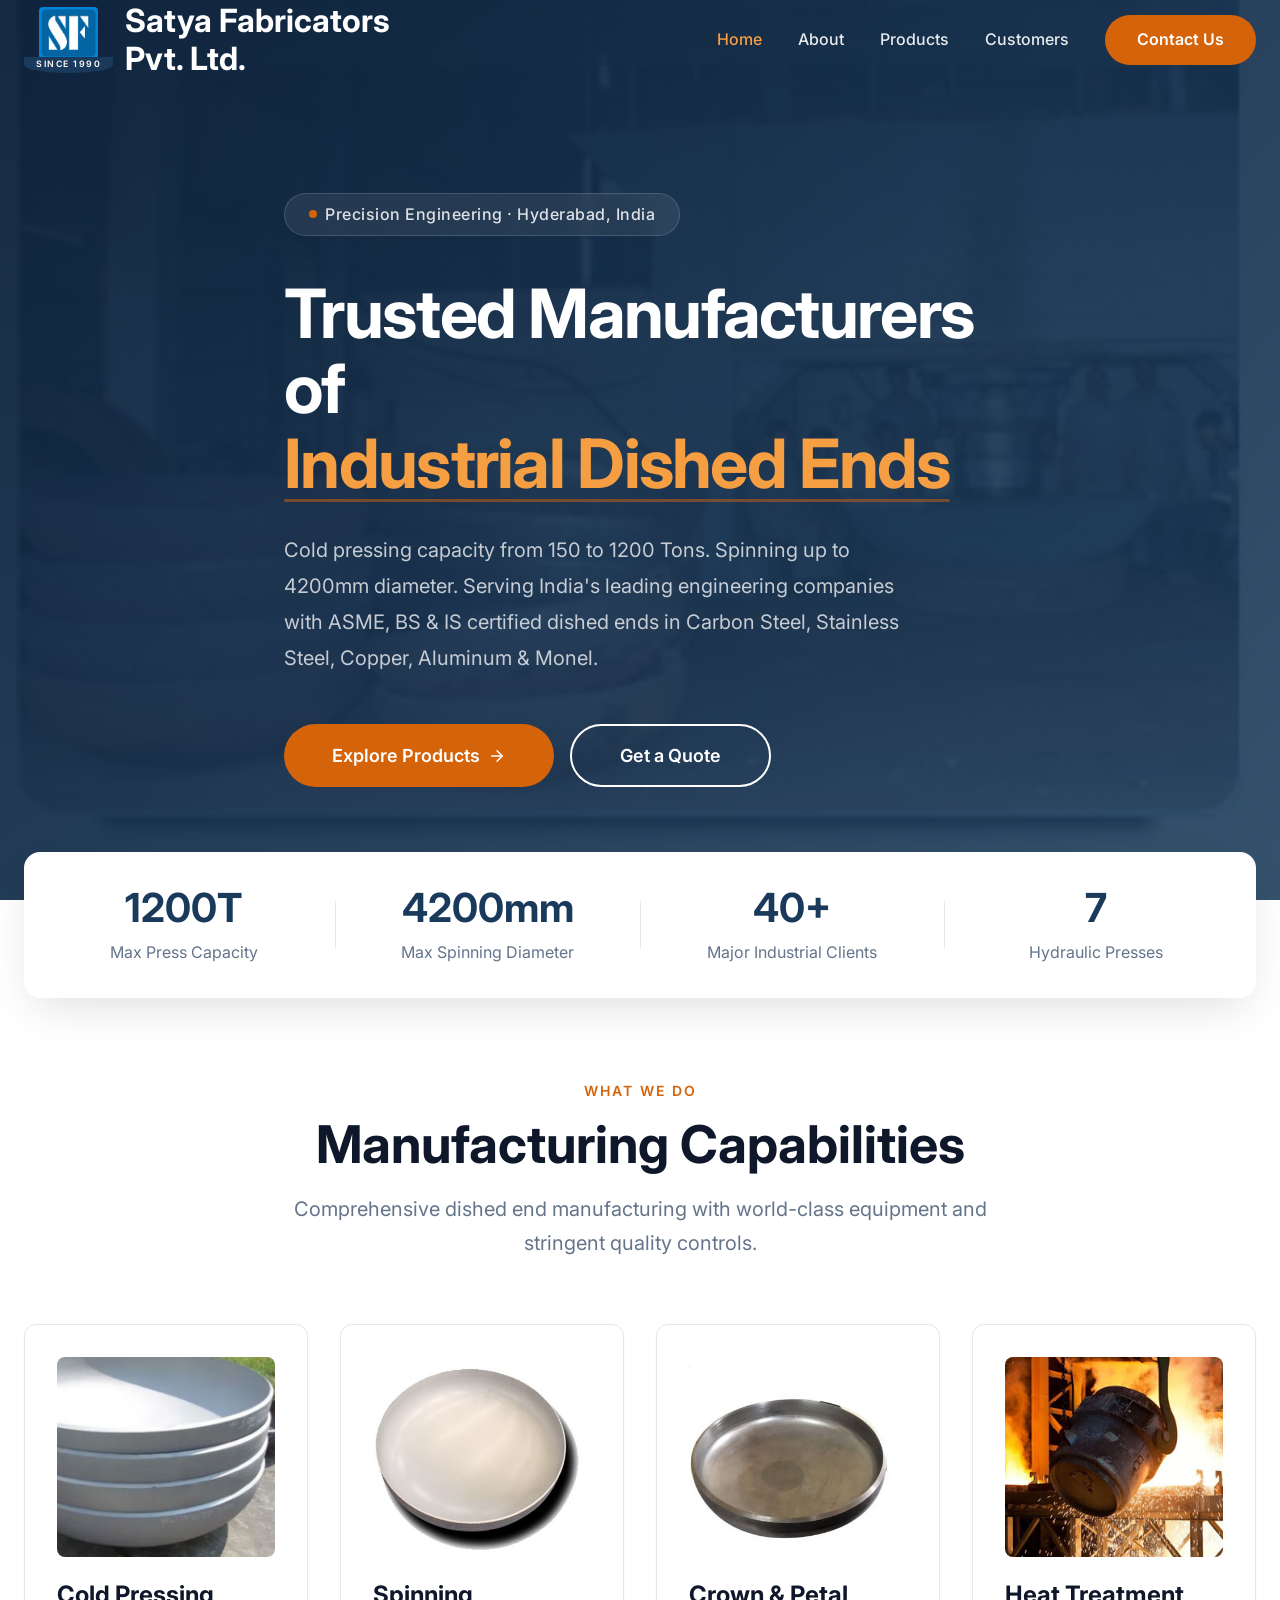
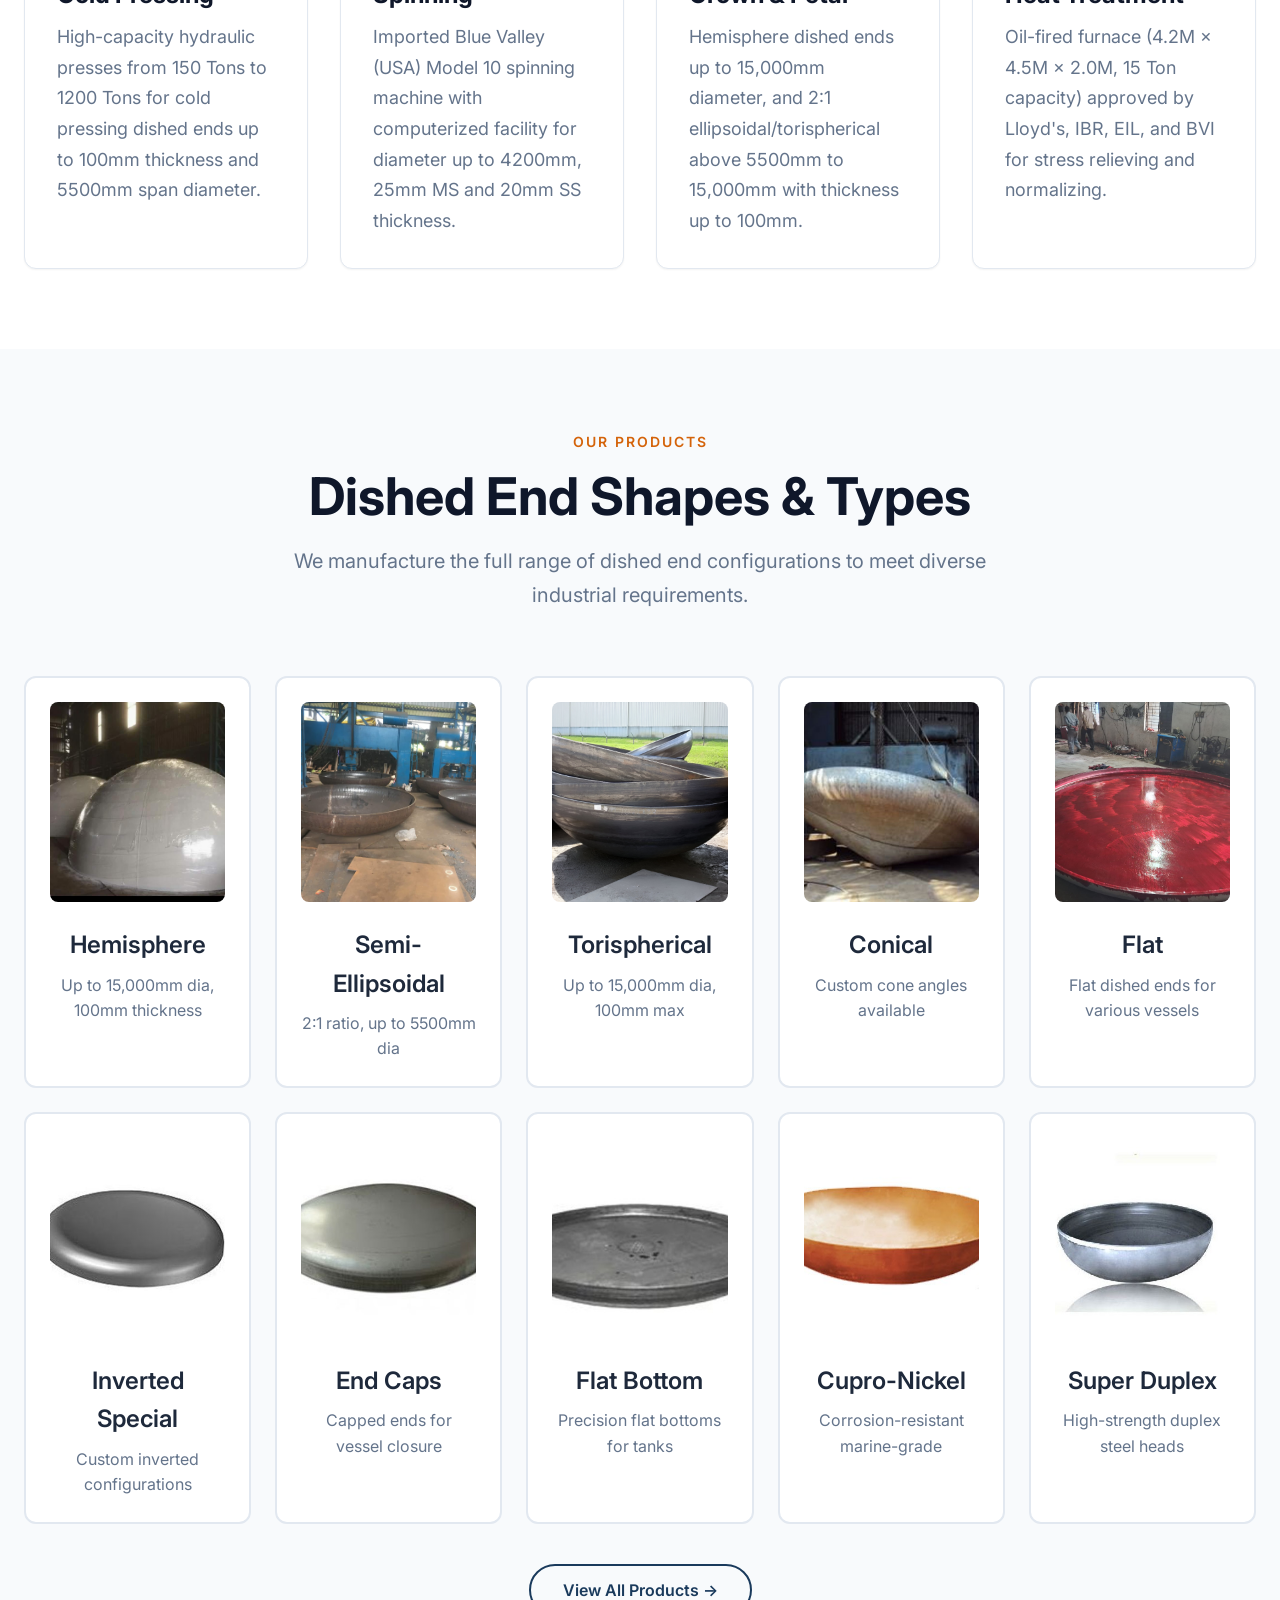
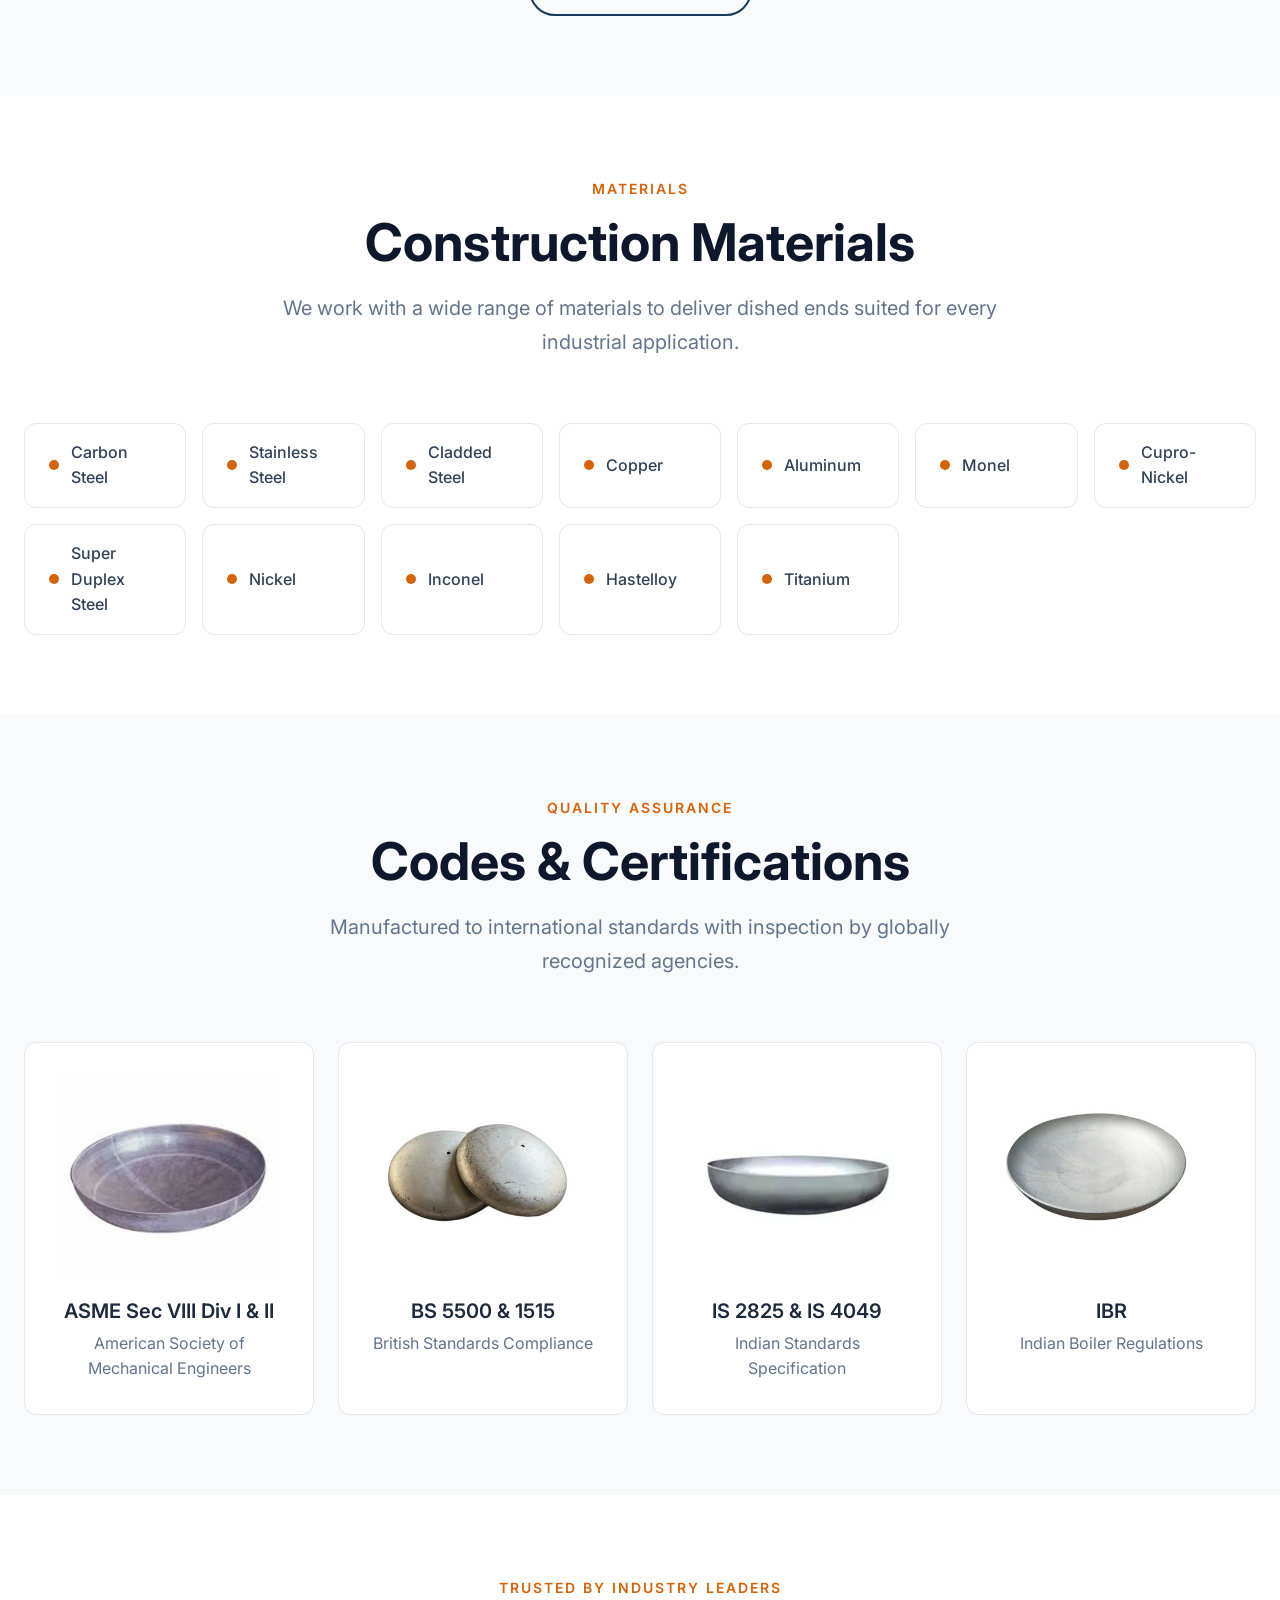
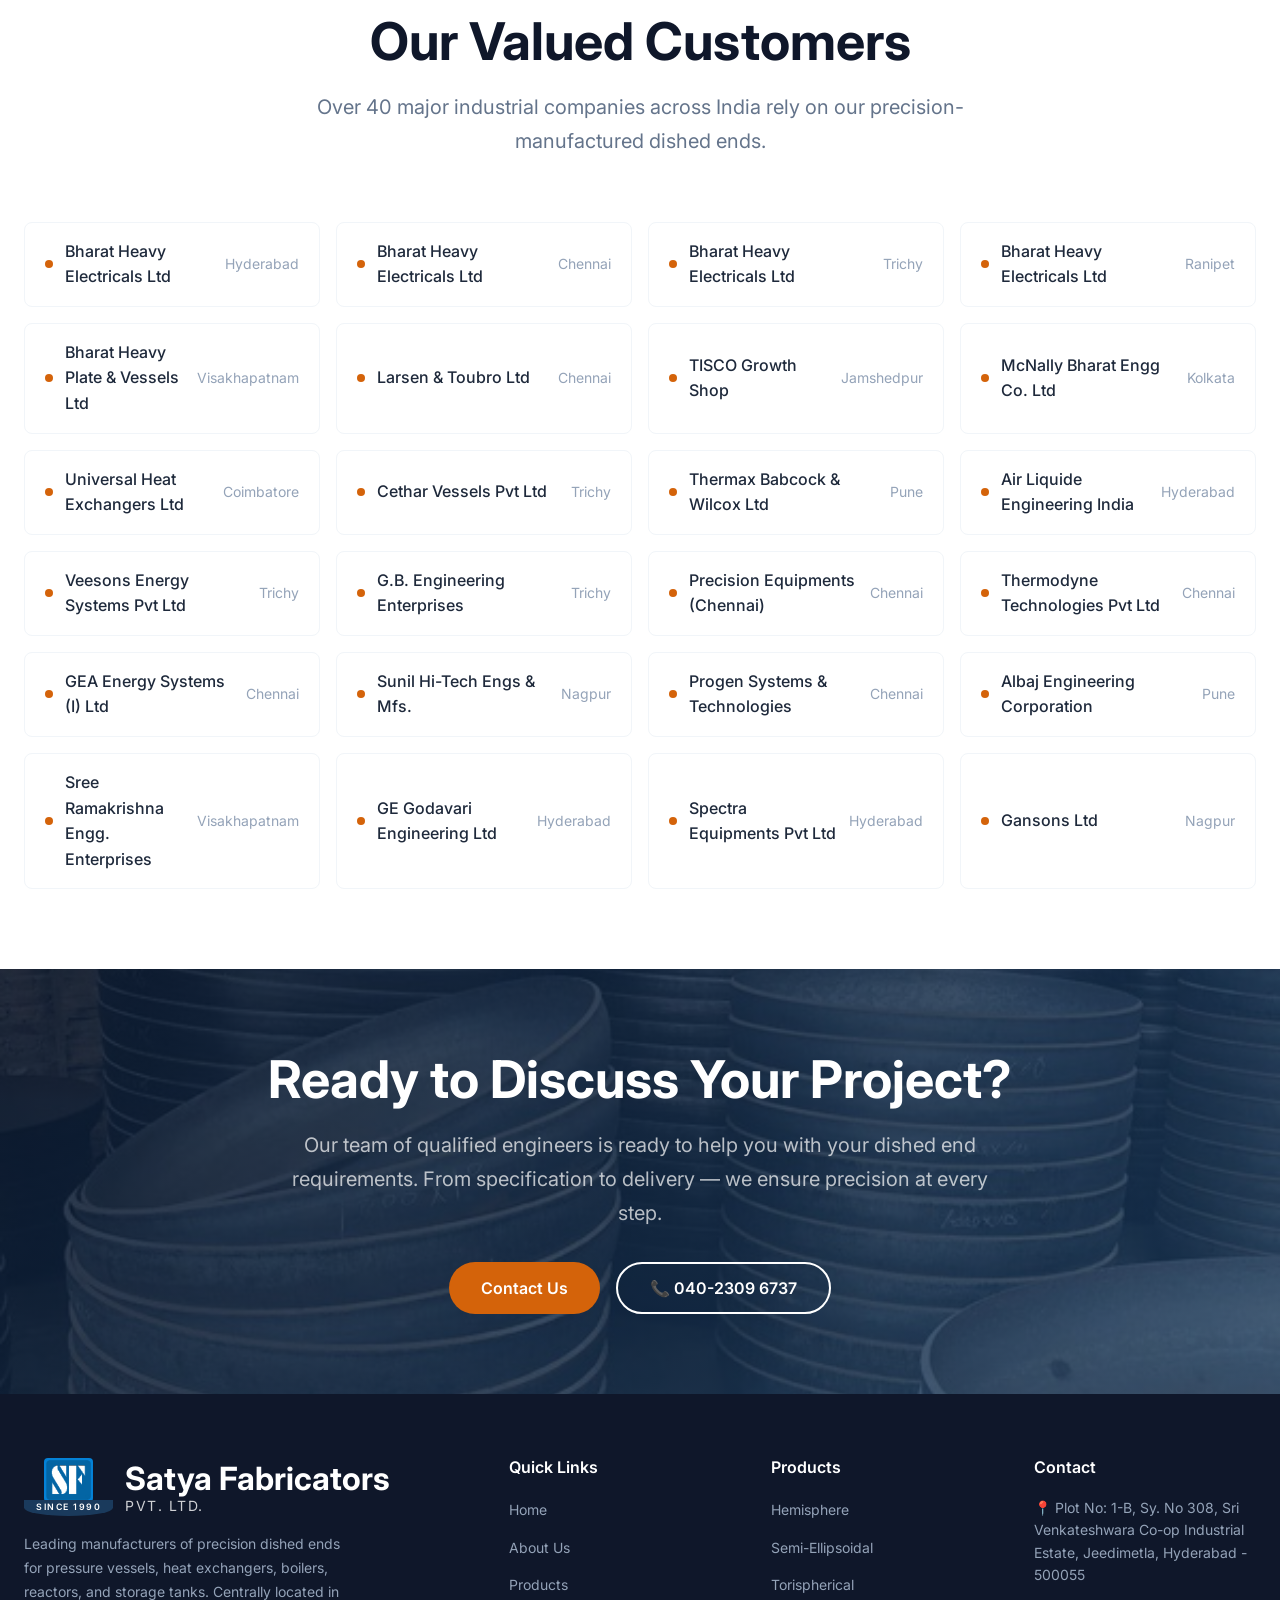
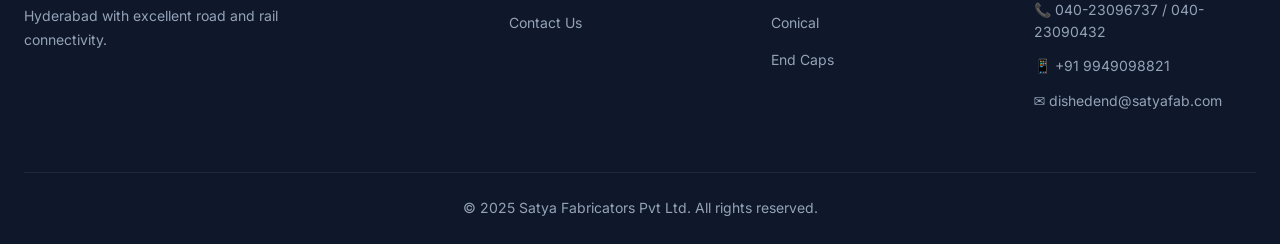
==== commit 6ffd4c7c: "additonal changes of about and images" ====
--- a/index.html
+++ b/index.html
@@ -19,10 +19,13 @@
   <header class="header" id="header">
     <div class="container header__inner">
       <a href="index.html" class="header__logo">
-        <img src="images/logo.jpg" alt="Satya Fabricators Logo">
+        <div class="logo-wrap">
+          <img src="images/logo.jpg" alt="Satya Fabricators Logo">
+          <span class="logo-since">Since 1990</span>
+        </div>
         <div class="header__logo-text">
           Satya Fabricators
-          <span>Pvt. Ltd.</span>
+          <br>Pvt. Ltd.<br>
         </div>
       </a>
       <nav class="nav" id="nav">
@@ -162,14 +165,9 @@
           <div class="product-card__desc">Custom cone angles available</div>
         </div>
         <div class="product-card reveal reveal--delay-2">
-          <img src="images/flat-dish-end.jpg" alt="Flat Dish End" class="product-card__img">
+          <img src="images/Flat-dish.jpeg" alt="Flat Dish End" class="product-card__img">
           <div class="product-card__name">Flat</div>
           <div class="product-card__desc">Flat dished ends for various vessels</div>
-        </div>
-        <div class="product-card reveal reveal--delay-3">
-          <img src="images/expansion-bellow.jpg" alt="Expansion Bellows" class="product-card__img">
-          <div class="product-card__name">Expansion Bellows</div>
-          <div class="product-card__desc">Flexible expansion solutions</div>
         </div>
         <div class="product-card reveal reveal--delay-1">
           <img src="images/inverted-heads.jpg" alt="Inverted Special" class="product-card__img">
@@ -181,6 +179,21 @@
           <div class="product-card__name">End Caps</div>
           <div class="product-card__desc">Capped ends for vessel closure</div>
         </div>
+        <div class="product-card reveal reveal--delay-3">
+          <img src="images/flat-bottoms.jpg" alt="Flat Bottom End for Storage Vessels" class="product-card__img">
+          <div class="product-card__name">Flat Bottom</div>
+          <div class="product-card__desc">Precision flat bottoms for tanks</div>
+        </div>
+        <div class="product-card reveal reveal--delay-1">
+          <img src="images/cupro-nickel-dish-end.jpg" alt="Cupro-Nickel Alloy Dished End" class="product-card__img">
+          <div class="product-card__name">Cupro-Nickel</div>
+          <div class="product-card__desc">Corrosion-resistant marine-grade</div>
+        </div>
+        <div class="product-card reveal reveal--delay-2">
+          <img src="images/super-duplex-dish-end.jpg" alt="Super Duplex Stainless Steel Dished End" class="product-card__img">
+          <div class="product-card__name">Super Duplex</div>
+          <div class="product-card__desc">High-strength duplex steel heads</div>
+        </div>
       </div>
       <div style="text-align: center; margin-top: var(--space-10);" class="reveal">
         <a href="products.html" class="btn btn--outline-dark">View All Products →</a>
@@ -220,6 +233,30 @@
         <div class="material-chip">
           <span class="material-chip__dot"></span>
           Monel
+        </div>
+        <div class="material-chip">
+          <span class="material-chip__dot"></span>
+          Cupro-Nickel
+        </div>
+        <div class="material-chip">
+          <span class="material-chip__dot"></span>
+          Super Duplex Steel
+        </div>
+        <div class="material-chip">
+          <span class="material-chip__dot"></span>
+          Nickel
+        </div>
+        <div class="material-chip">
+          <span class="material-chip__dot"></span>
+          Inconel
+        </div>
+        <div class="material-chip">
+          <span class="material-chip__dot"></span>
+          Hastelloy
+        </div>
+        <div class="material-chip">
+          <span class="material-chip__dot"></span>
+          Titanium
         </div>
       </div>
     </div>
@@ -415,7 +452,10 @@
       <div class="footer__grid">
         <div class="footer__brand">
           <div class="header__logo" style="margin-bottom: var(--space-2);">
-            <img src="images/logo.jpg" alt="Satya Fabricators Logo" style="height: 44px; border-radius: 4px;">
+            <div class="logo-wrap">
+              <img src="images/logo.jpg" alt="Satya Fabricators Logo" style="height: 44px; border-radius: 4px;">
+              <span class="logo-since">Since 1990</span>
+            </div>
             <div class="header__logo-text" style="color: var(--color-white);">
               Satya Fabricators
               <span>Pvt. Ltd.</span>
--- a/css/styles.css
+++ b/css/styles.css
@@ -277,8 +277,33 @@
   border-radius: var(--radius-sm);
 }
 
+.logo-wrap {
+  display: flex;
+  flex-direction: column;
+  align-items: center;
+  position: relative;
+}
+
+.logo-since {
+  font-size: 0.55rem;
+  font-weight: 600;
+  letter-spacing: 1.5px;
+  text-transform: uppercase;
+  color: var(--color-white);
+  background: var(--color-primary);
+  padding: 2px 12px 4px;
+  border-radius: 0 0 50% 50%;
+  line-height: 1.2;
+  margin-top: -2px;
+  white-space: nowrap;
+}
+
+.header--scrolled .logo-since {
+  color: var(--color-white);
+}
+
 .header__logo-text {
-  font-size: 1.4rem;
+  font-size: 2rem;
   font-weight: 700;
   color: var(--color-white);
   transition: color var(--transition-base);
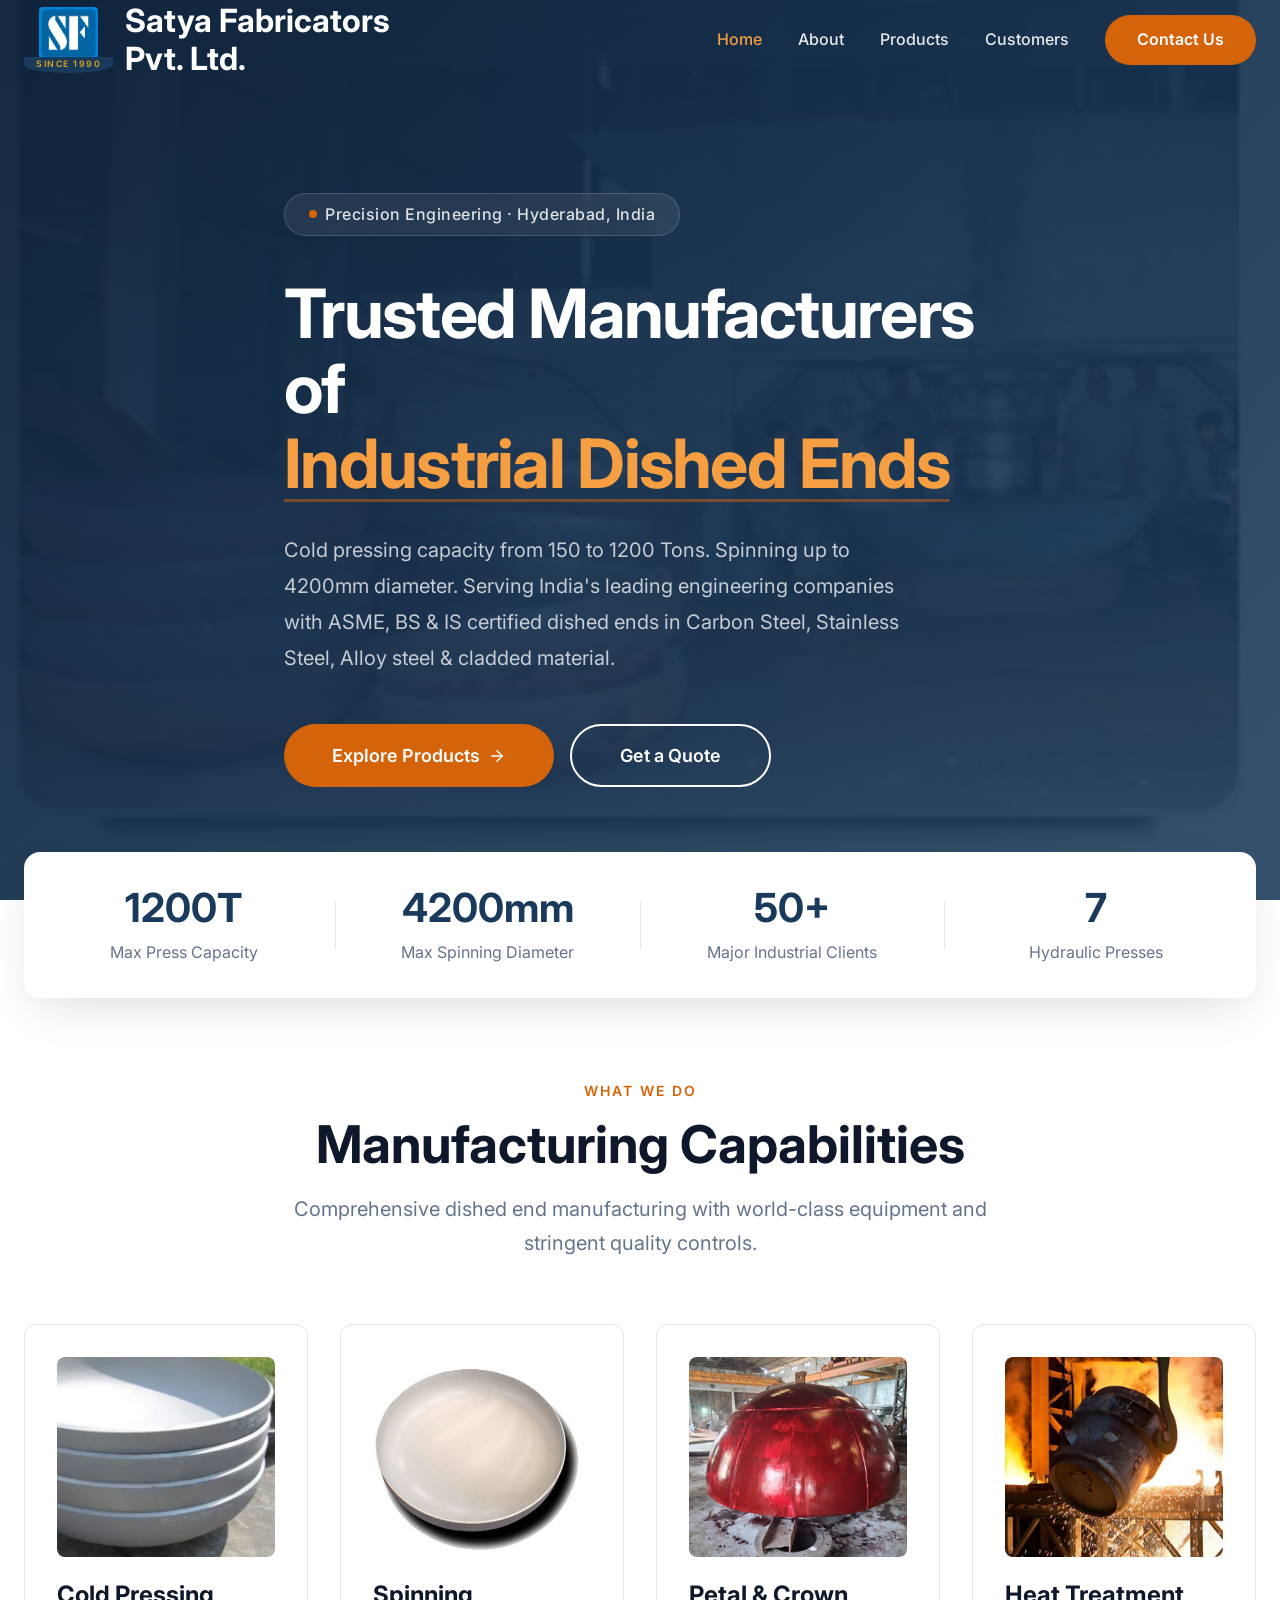
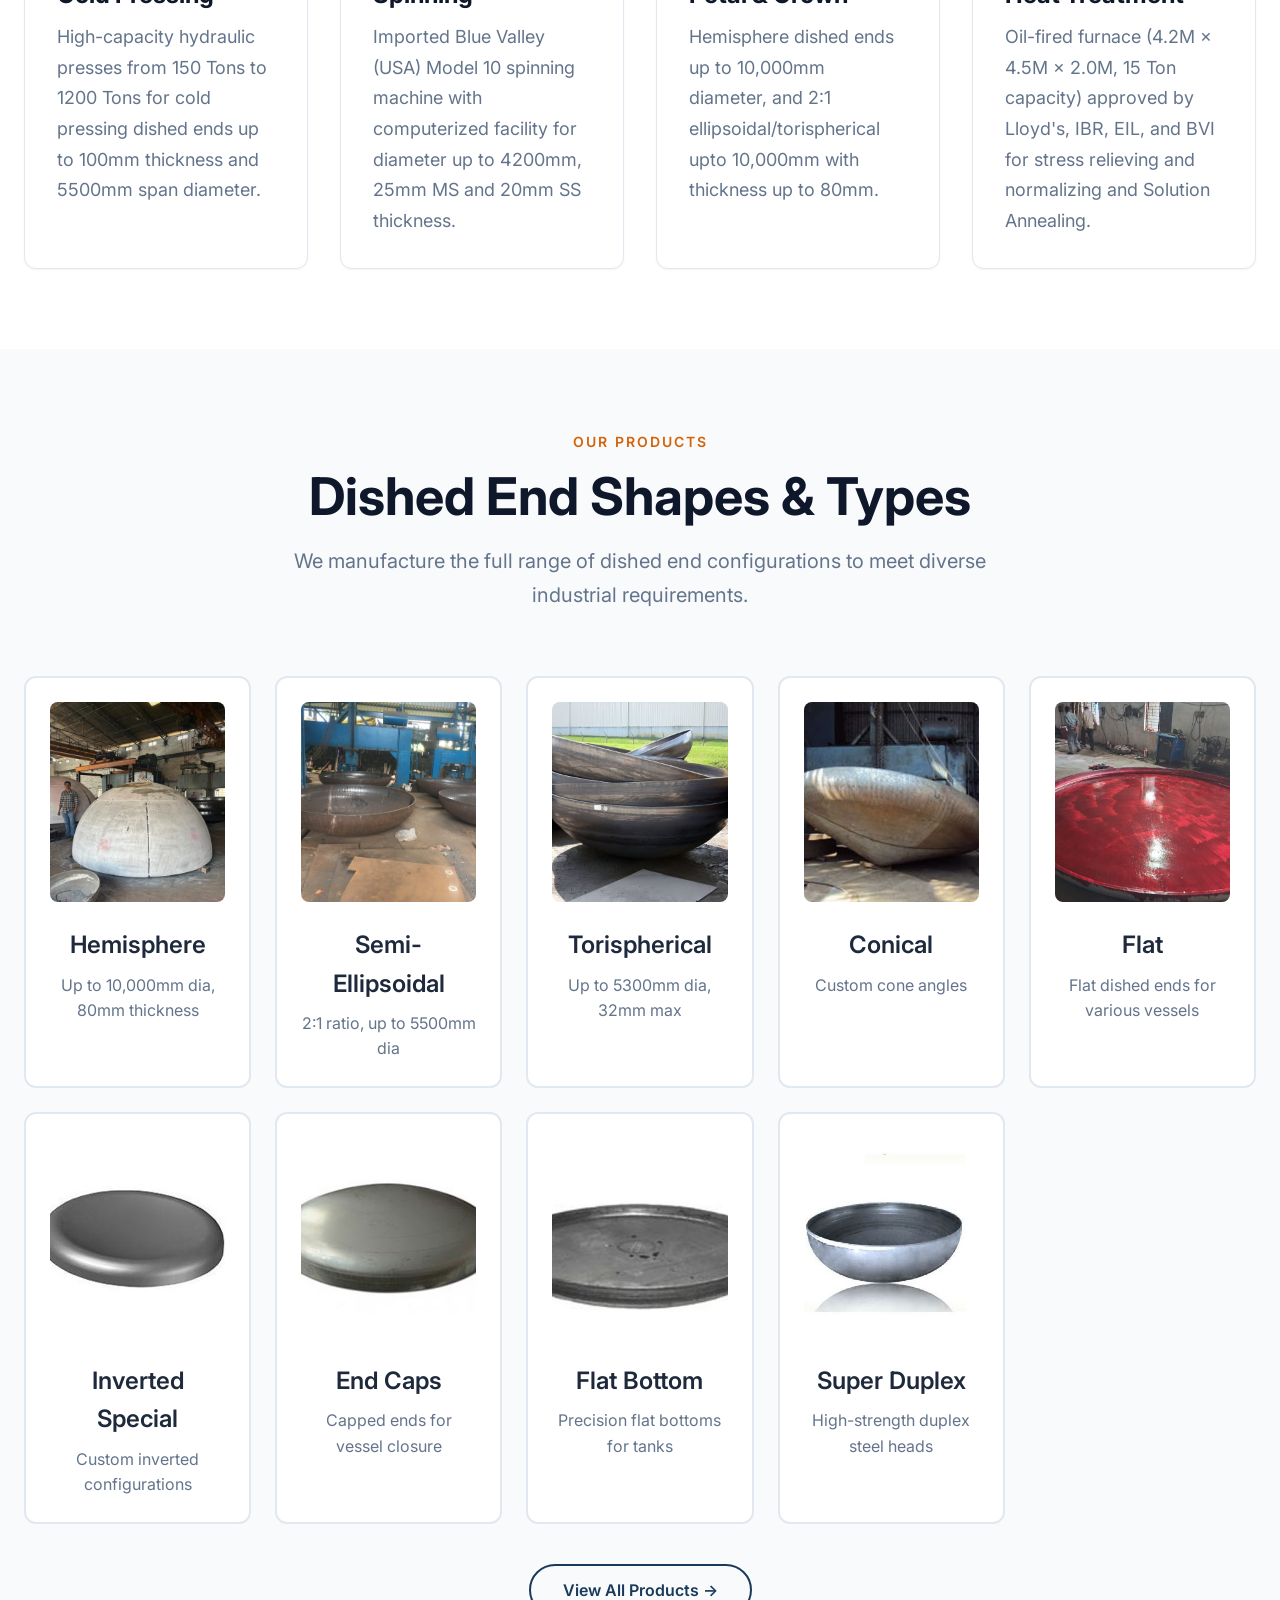
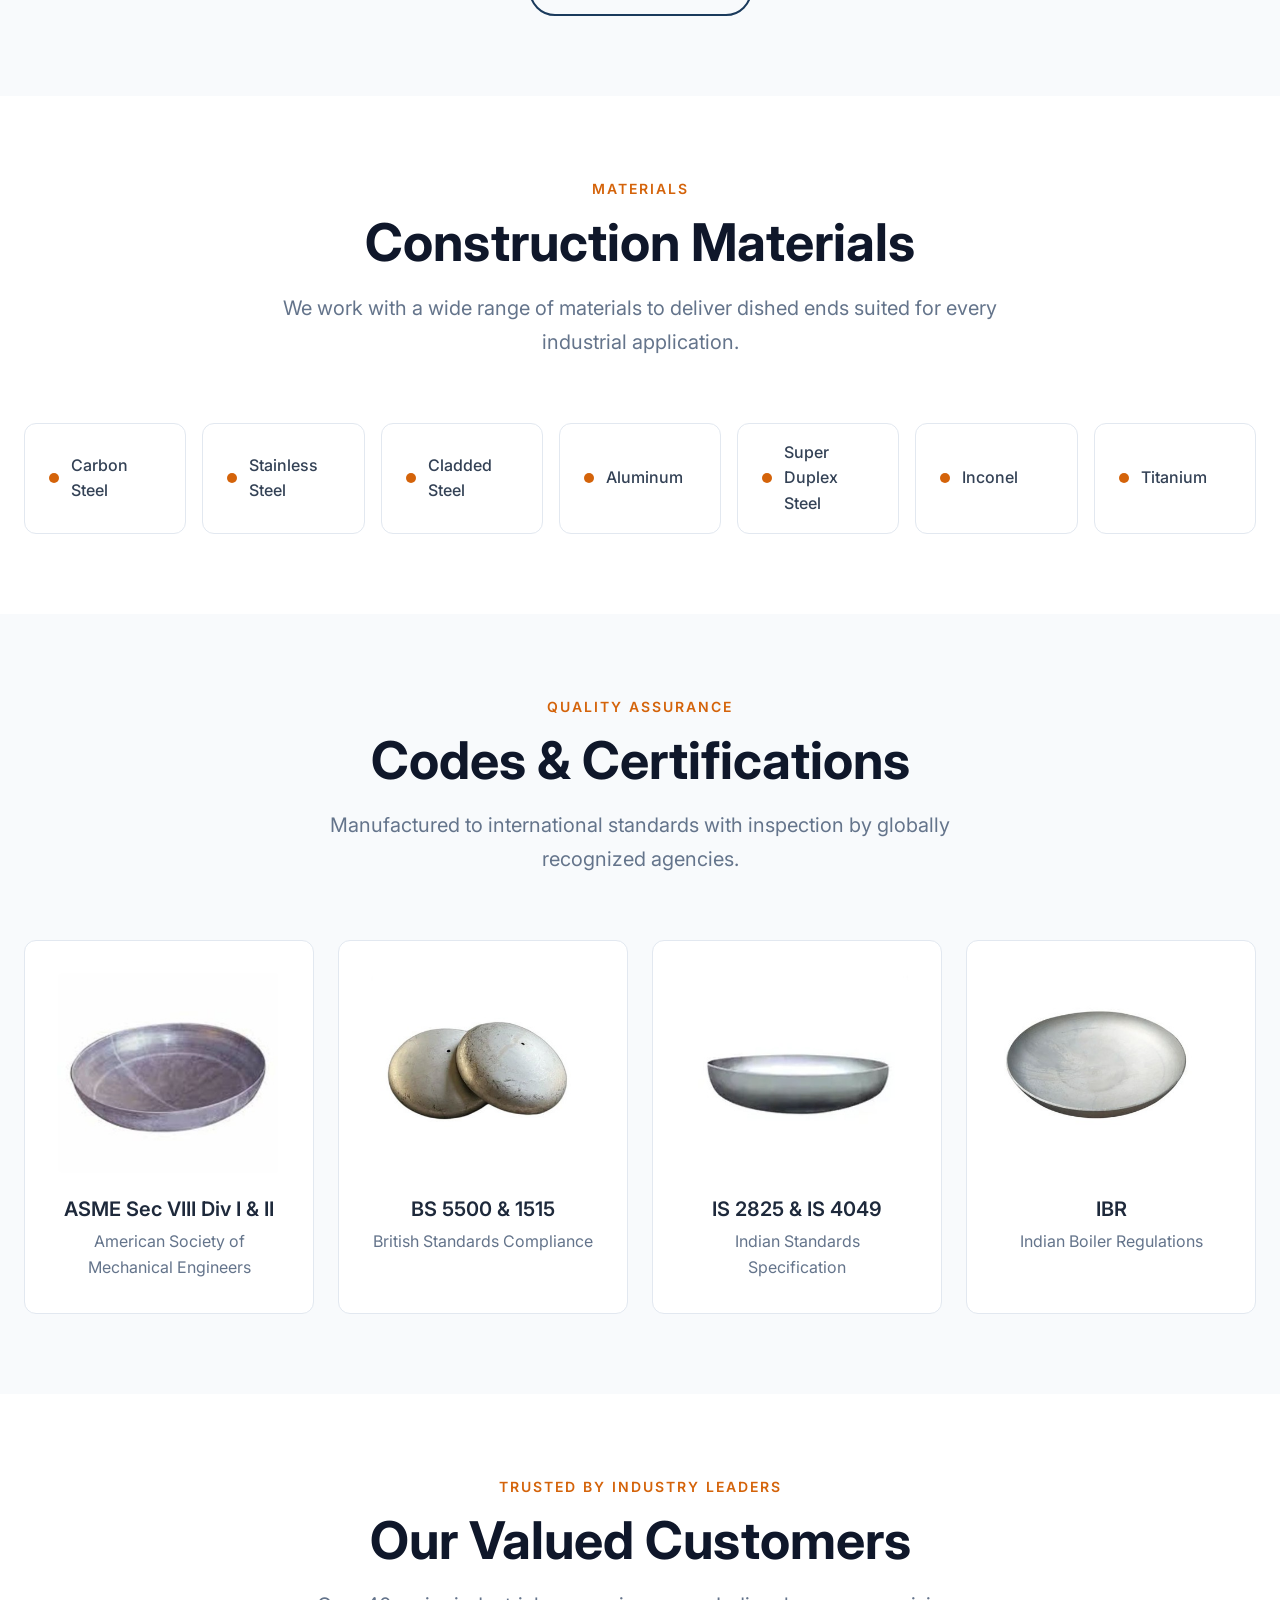
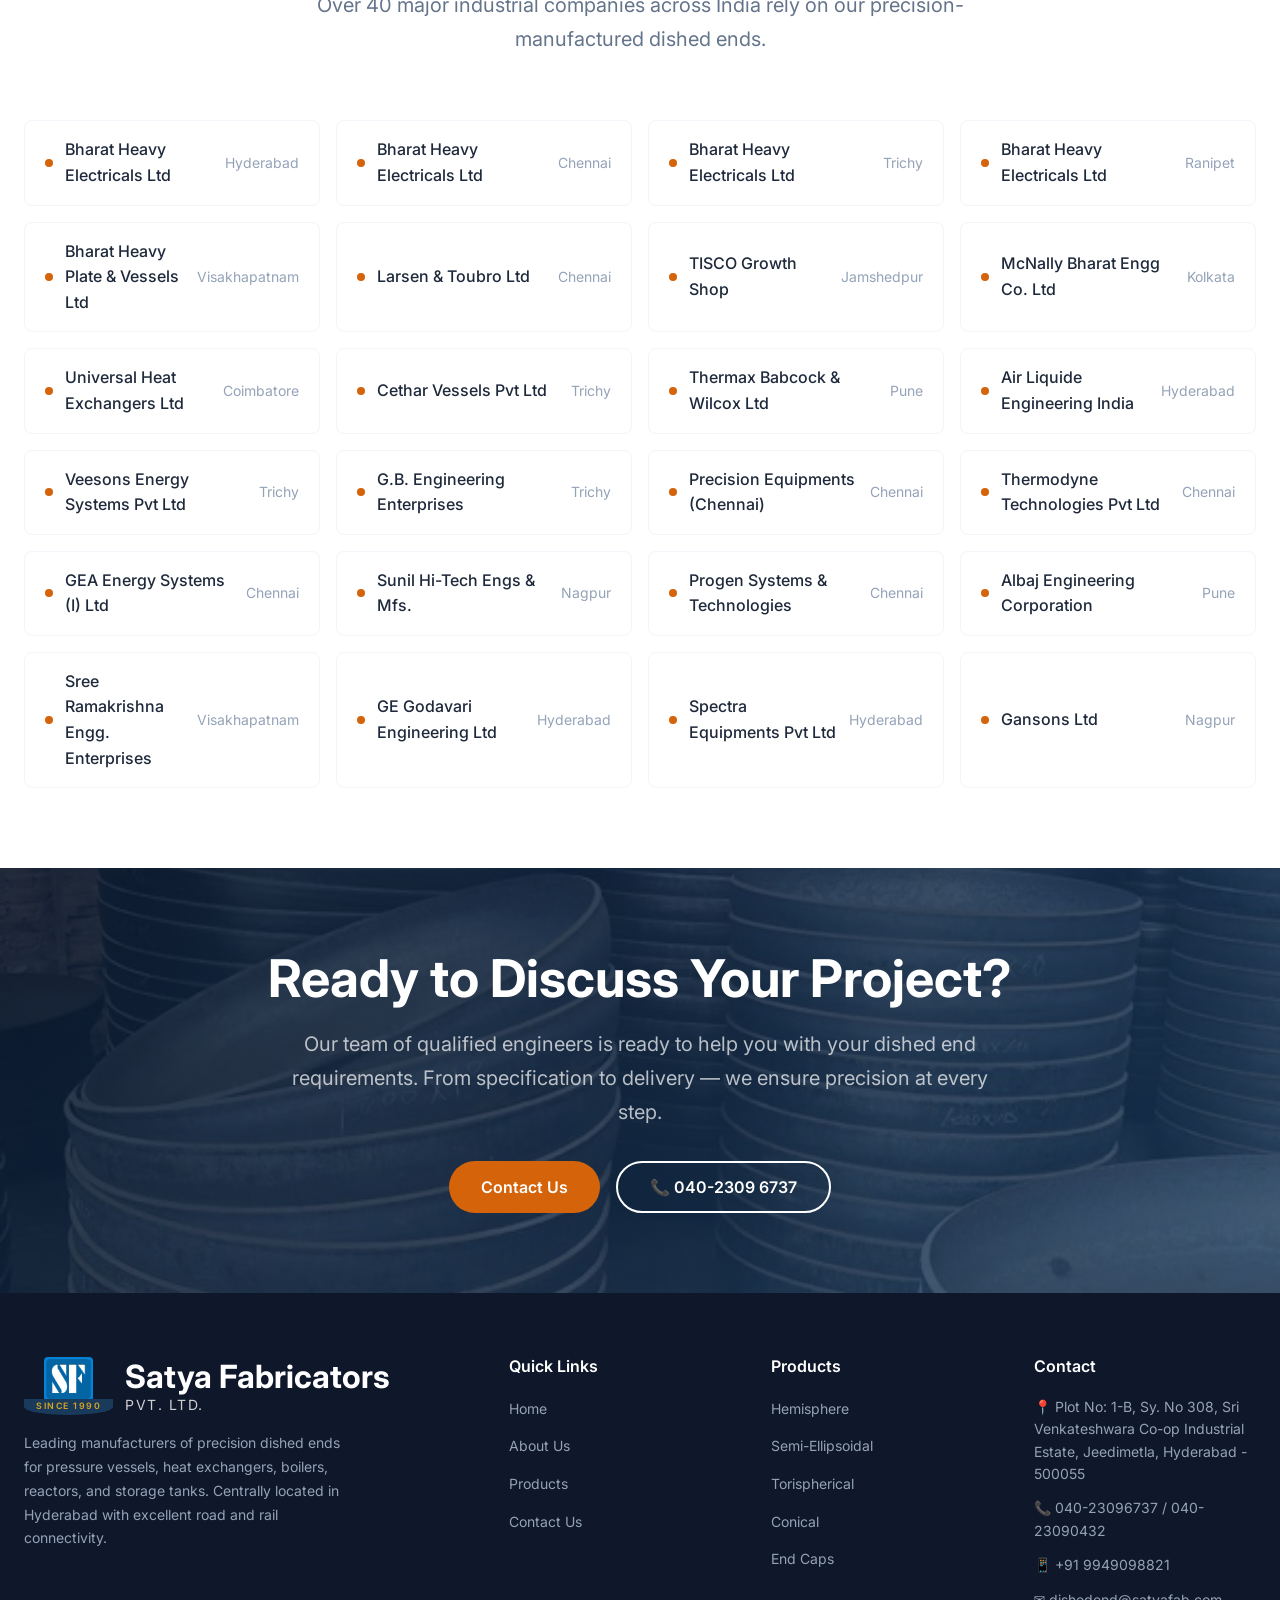
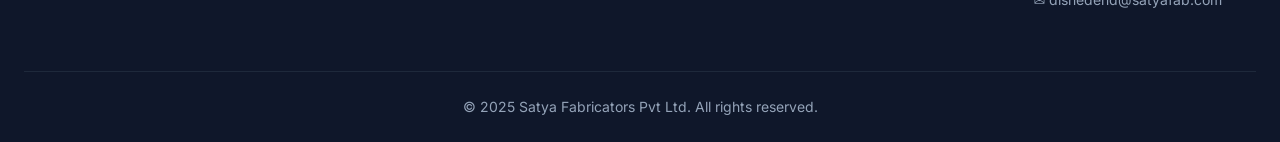
==== commit abad9a63: "Update HTML pages, styles, and rename image files" ====
--- a/index.html
+++ b/index.html
@@ -62,7 +62,7 @@
         <p class="banner__desc">
           Cold pressing capacity from 150 to 1200 Tons. Spinning up to 4200mm diameter.
           Serving India's leading engineering companies with ASME, BS &amp; IS certified dished ends
-          in Carbon Steel, Stainless Steel, Copper, Aluminum &amp; Monel.
+          in Carbon Steel, Stainless Steel, Alloy steel &amp; cladded material.
         </p>
         <div class="banner__actions">
           <a href="products.html" class="btn btn--primary btn--lg">
@@ -90,7 +90,7 @@
         </div>
         <div class="stats-bar__divider"></div>
         <div class="stats-bar__item">
-          <div class="stats-bar__value">40+</div>
+          <div class="stats-bar__value">50+</div>
           <div class="stats-bar__label">Major Industrial Clients</div>
         </div>
         <div class="stats-bar__divider"></div>
@@ -122,14 +122,14 @@
           <p class="capability-card__text">Imported Blue Valley (USA) Model 10 spinning machine with computerized facility for diameter up to 4200mm, 25mm MS and 20mm SS thickness.</p>
         </div>
         <div class="capability-card reveal reveal--delay-3">
-          <img src="images/duplex-pipe-dish-end.jpg" alt="Crown and Petal" class="capability-card__img">
-          <h3 class="capability-card__title">Crown &amp; Petal</h3>
-          <p class="capability-card__text">Hemisphere dished ends up to 15,000mm diameter, and 2:1 ellipsoidal/torispherical above 5500mm to 15,000mm with thickness up to 100mm.</p>
+          <img src="images/HEMISPHERE-BY-PETAL-CONSTRUCTION.jpeg" alt="Petal and Crown" class="capability-card__img">
+          <h3 class="capability-card__title">Petal &amp; Crown</h3>
+          <p class="capability-card__text">Hemisphere dished ends up to 10,000mm diameter, and 2:1 ellipsoidal/torispherical upto 10,000mm with thickness up to 80mm.</p>
         </div>
         <div class="capability-card reveal reveal--delay-4">
           <img src="images/steel-factory.jpg" alt="Heat Treatment" class="capability-card__img">
           <h3 class="capability-card__title">Heat Treatment</h3>
-          <p class="capability-card__text">Oil-fired furnace (4.2M × 4.5M × 2.0M, 15 Ton capacity) approved by Lloyd's, IBR, EIL, and BVI for stress relieving and normalizing.</p>
+          <p class="capability-card__text">Oil-fired furnace (4.2M × 4.5M × 2.0M, 15 Ton capacity) approved by Lloyd's, IBR, EIL, and BVI for stress relieving and normalizing and Solution Annealing.</p>
         </div>
       </div>
     </div>
@@ -145,9 +145,9 @@
       </div>
       <div class="products__grid">
         <div class="product-card reveal reveal--delay-1">
-          <img src="images/hemispherical-dish-end.jpg" alt="Hemisphere Dish End" class="product-card__img">
+          <img src="images/5meter-ID-Dish-by-petal-&-Crown-construct.jpeg" alt="Hemisphere Dish End" class="product-card__img">
           <div class="product-card__name">Hemisphere</div>
-          <div class="product-card__desc">Up to 15,000mm dia, 100mm thickness</div>
+          <div class="product-card__desc">Up to 10,000mm dia, 80mm thickness</div>
         </div>
         <div class="product-card reveal reveal--delay-2">
           <img src="images/ellipsoidal-dish-end.jpg" alt="Semi-Ellipsoidal Dish End" class="product-card__img">
@@ -157,12 +157,12 @@
         <div class="product-card reveal reveal--delay-3">
           <img src="images/torispherical-dish-end.jpg" alt="Torispherical Dish End" class="product-card__img">
           <div class="product-card__name">Torispherical</div>
-          <div class="product-card__desc">Up to 15,000mm dia, 100mm max</div>
+          <div class="product-card__desc">Up to 5300mm dia, 32mm max</div>
         </div>
         <div class="product-card reveal reveal--delay-1">
           <img src="images/conical-dish-end.jpg" alt="Conical Dish End" class="product-card__img">
           <div class="product-card__name">Conical</div>
-          <div class="product-card__desc">Custom cone angles available</div>
+          <div class="product-card__desc">Custom cone angles</div>
         </div>
         <div class="product-card reveal reveal--delay-2">
           <img src="images/Flat-dish.jpeg" alt="Flat Dish End" class="product-card__img">
@@ -184,11 +184,6 @@
           <div class="product-card__name">Flat Bottom</div>
           <div class="product-card__desc">Precision flat bottoms for tanks</div>
         </div>
-        <div class="product-card reveal reveal--delay-1">
-          <img src="images/cupro-nickel-dish-end.jpg" alt="Cupro-Nickel Alloy Dished End" class="product-card__img">
-          <div class="product-card__name">Cupro-Nickel</div>
-          <div class="product-card__desc">Corrosion-resistant marine-grade</div>
-        </div>
         <div class="product-card reveal reveal--delay-2">
           <img src="images/super-duplex-dish-end.jpg" alt="Super Duplex Stainless Steel Dished End" class="product-card__img">
           <div class="product-card__name">Super Duplex</div>
@@ -224,35 +219,15 @@
         </div>
         <div class="material-chip">
           <span class="material-chip__dot"></span>
-          Copper
-        </div>
-        <div class="material-chip">
-          <span class="material-chip__dot"></span>
           Aluminum
         </div>
         <div class="material-chip">
           <span class="material-chip__dot"></span>
-          Monel
-        </div>
-        <div class="material-chip">
-          <span class="material-chip__dot"></span>
-          Cupro-Nickel
-        </div>
-        <div class="material-chip">
-          <span class="material-chip__dot"></span>
           Super Duplex Steel
         </div>
         <div class="material-chip">
           <span class="material-chip__dot"></span>
-          Nickel
-        </div>
-        <div class="material-chip">
-          <span class="material-chip__dot"></span>
           Inconel
-        </div>
-        <div class="material-chip">
-          <span class="material-chip__dot"></span>
-          Hastelloy
         </div>
         <div class="material-chip">
           <span class="material-chip__dot"></span>
--- a/css/styles.css
+++ b/css/styles.css
@@ -289,7 +289,7 @@
   font-weight: 600;
   letter-spacing: 1.5px;
   text-transform: uppercase;
-  color: var(--color-white);
+  color: goldenrod;
   background: var(--color-primary);
   padding: 2px 12px 4px;
   border-radius: 0 0 50% 50%;
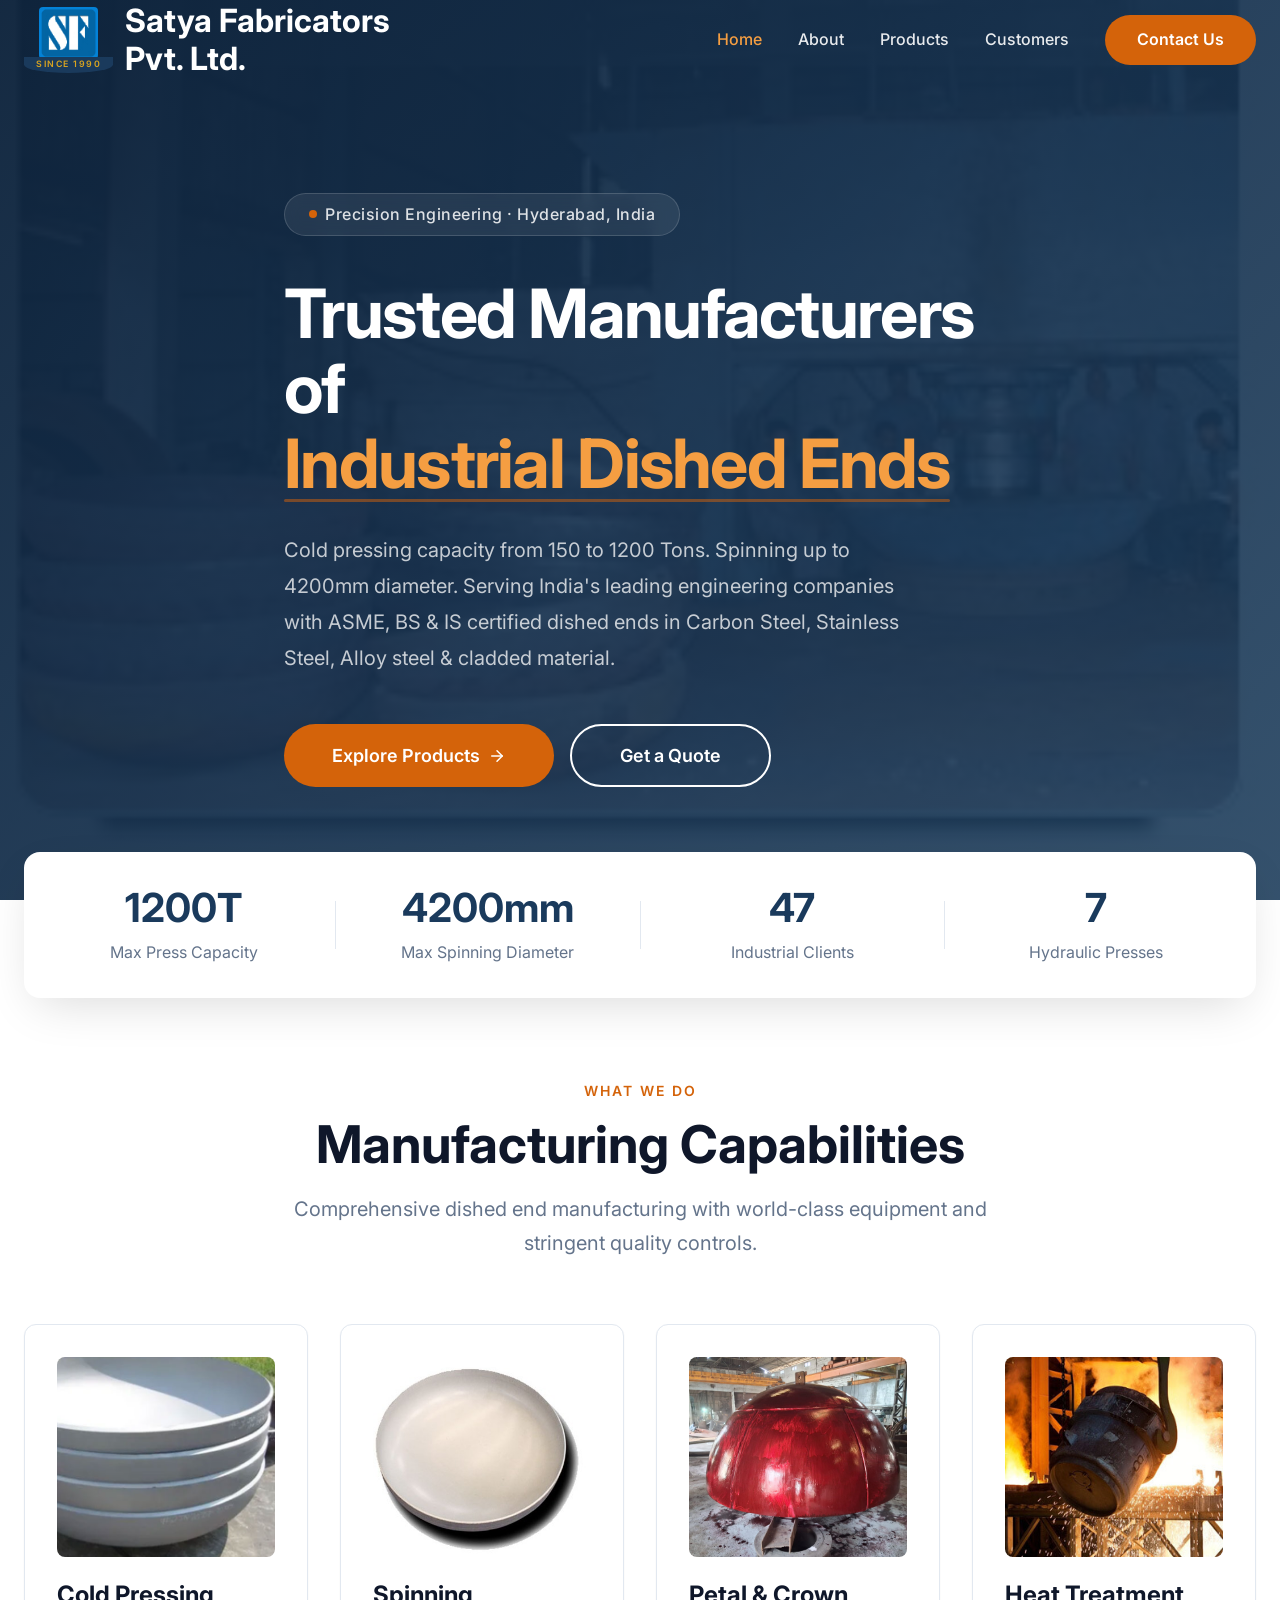
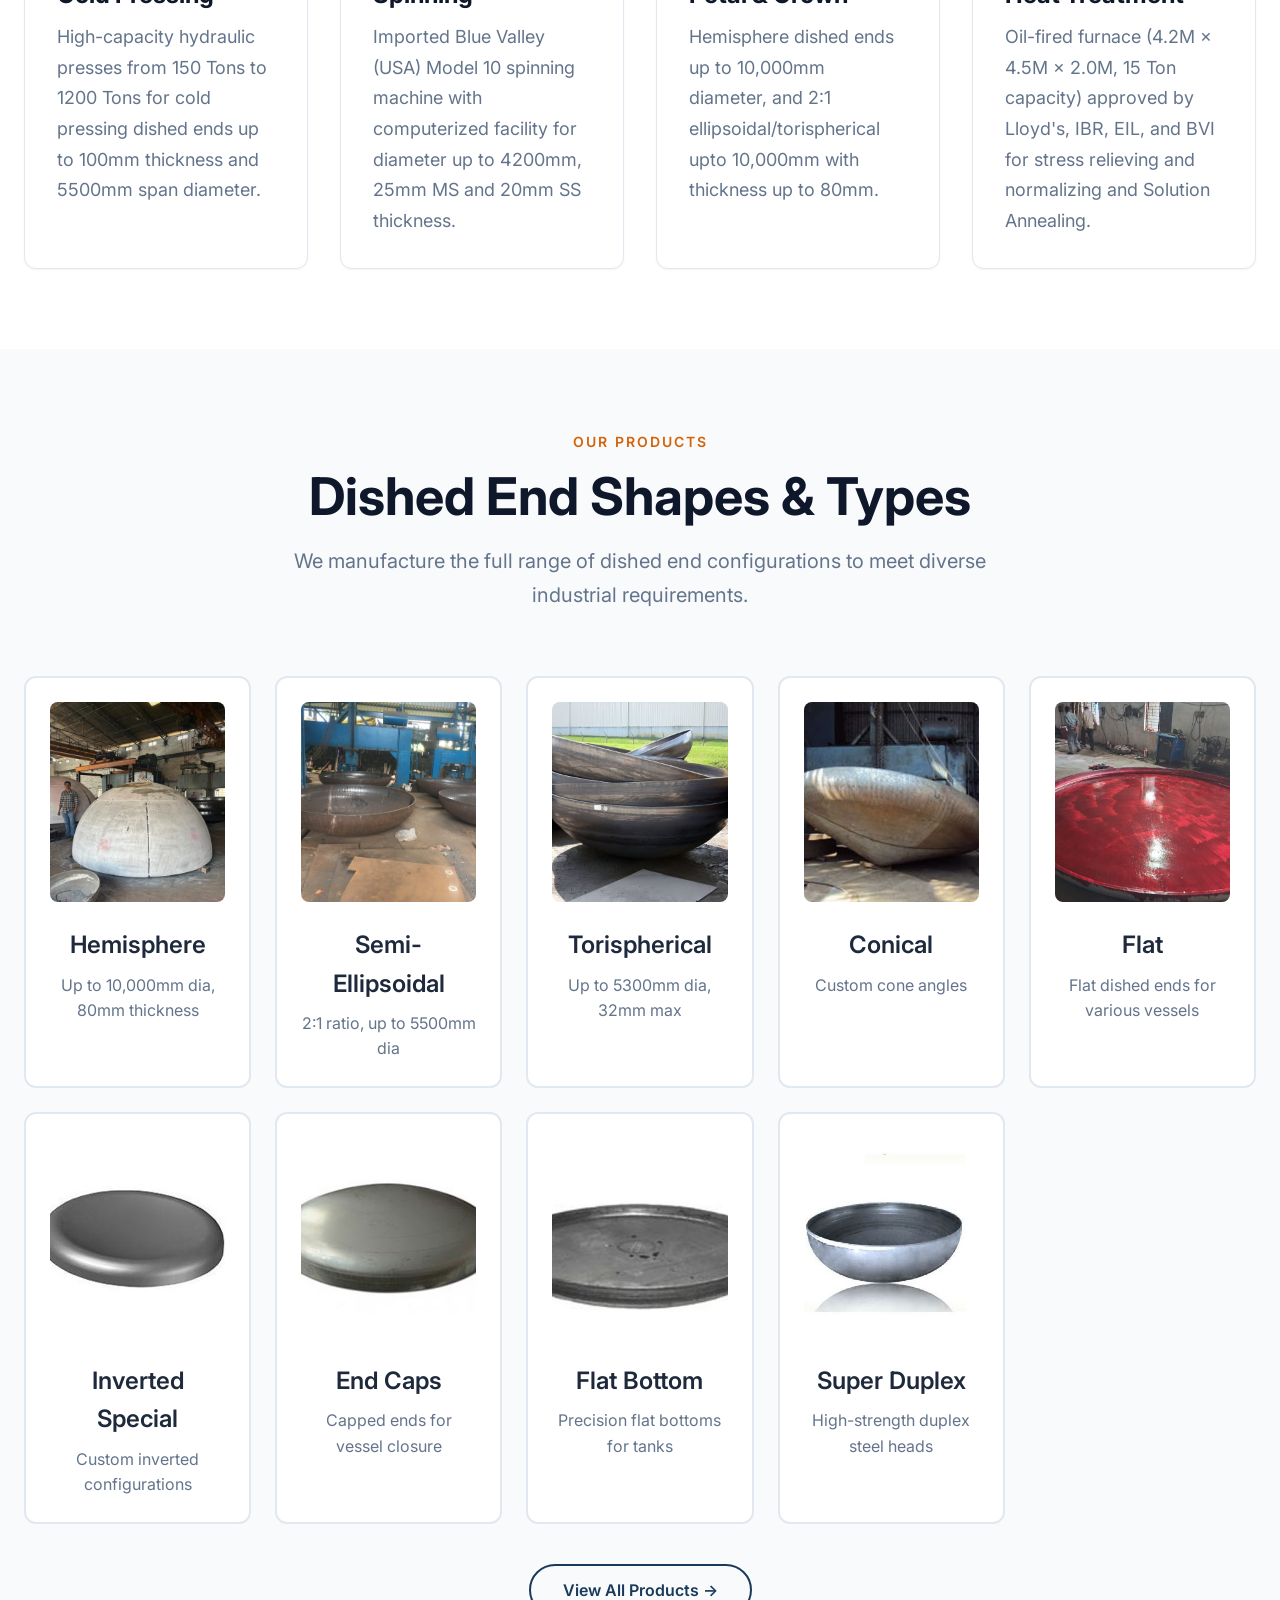
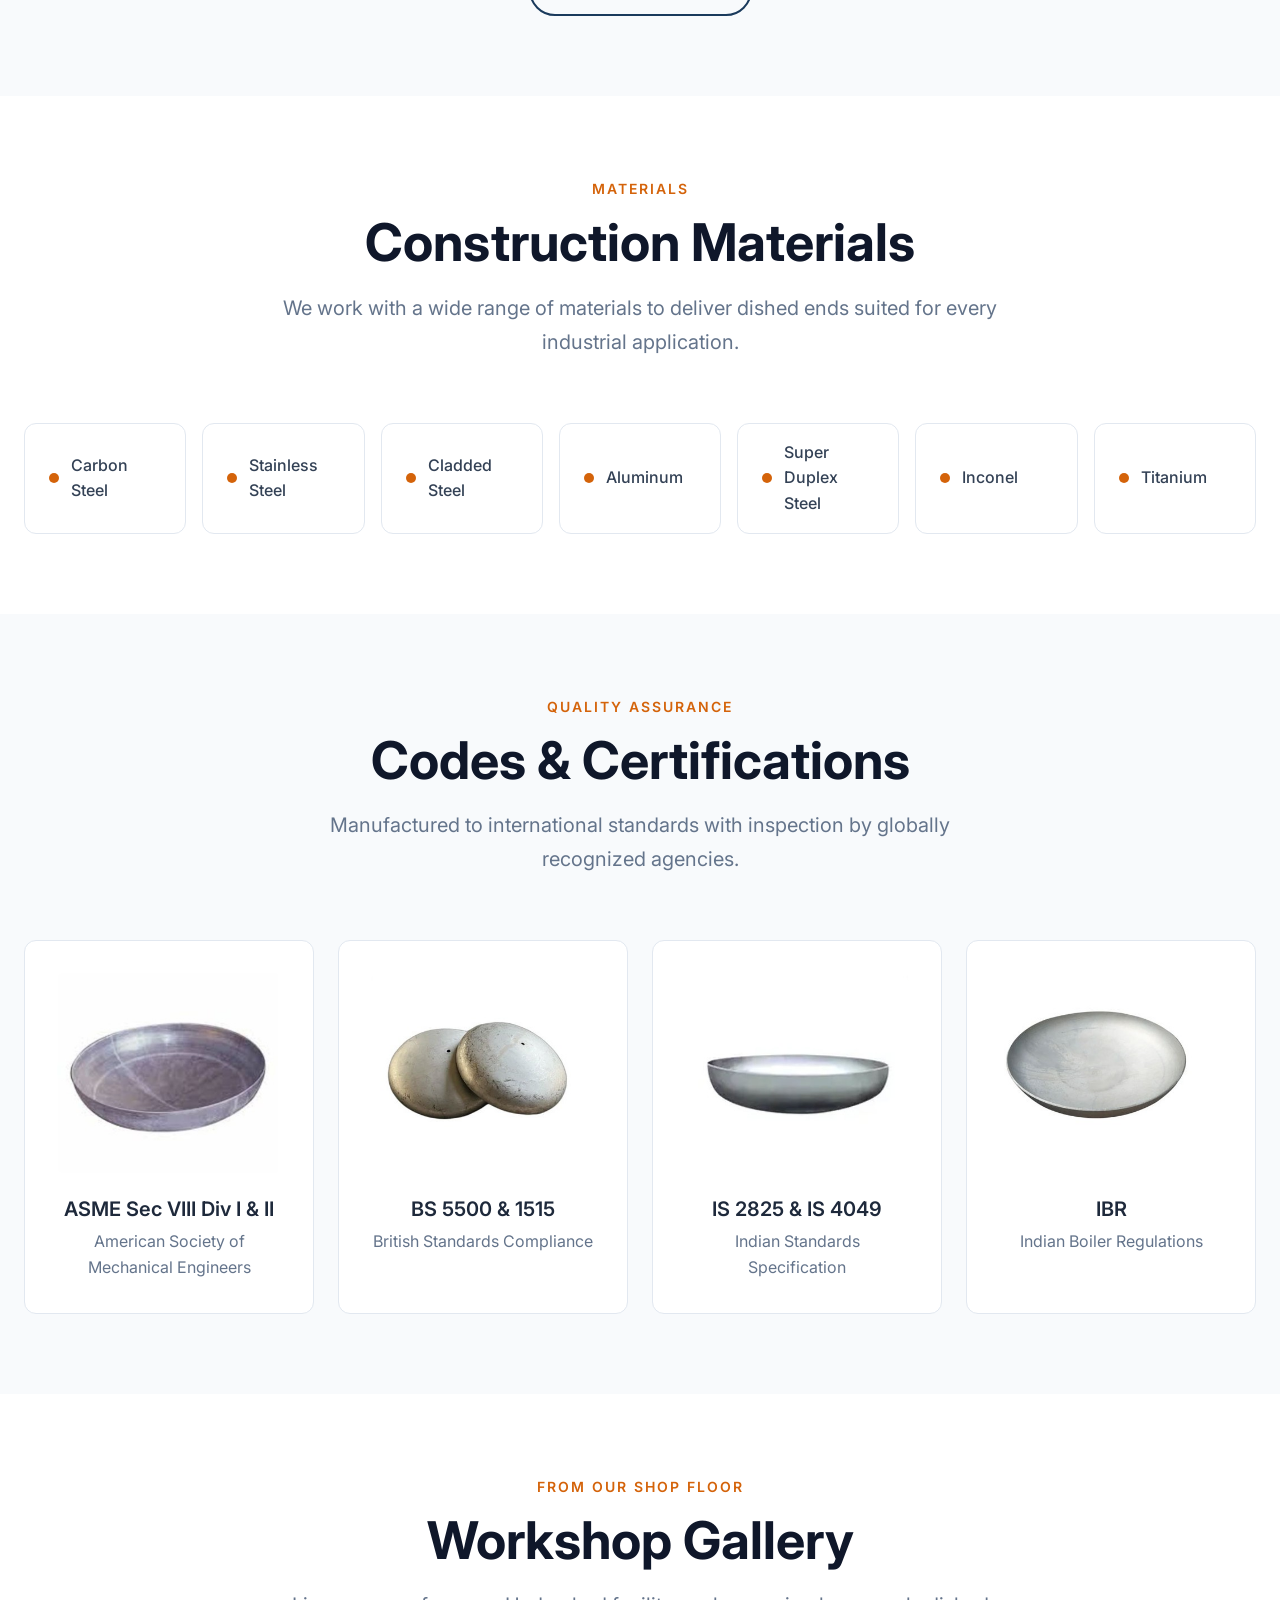
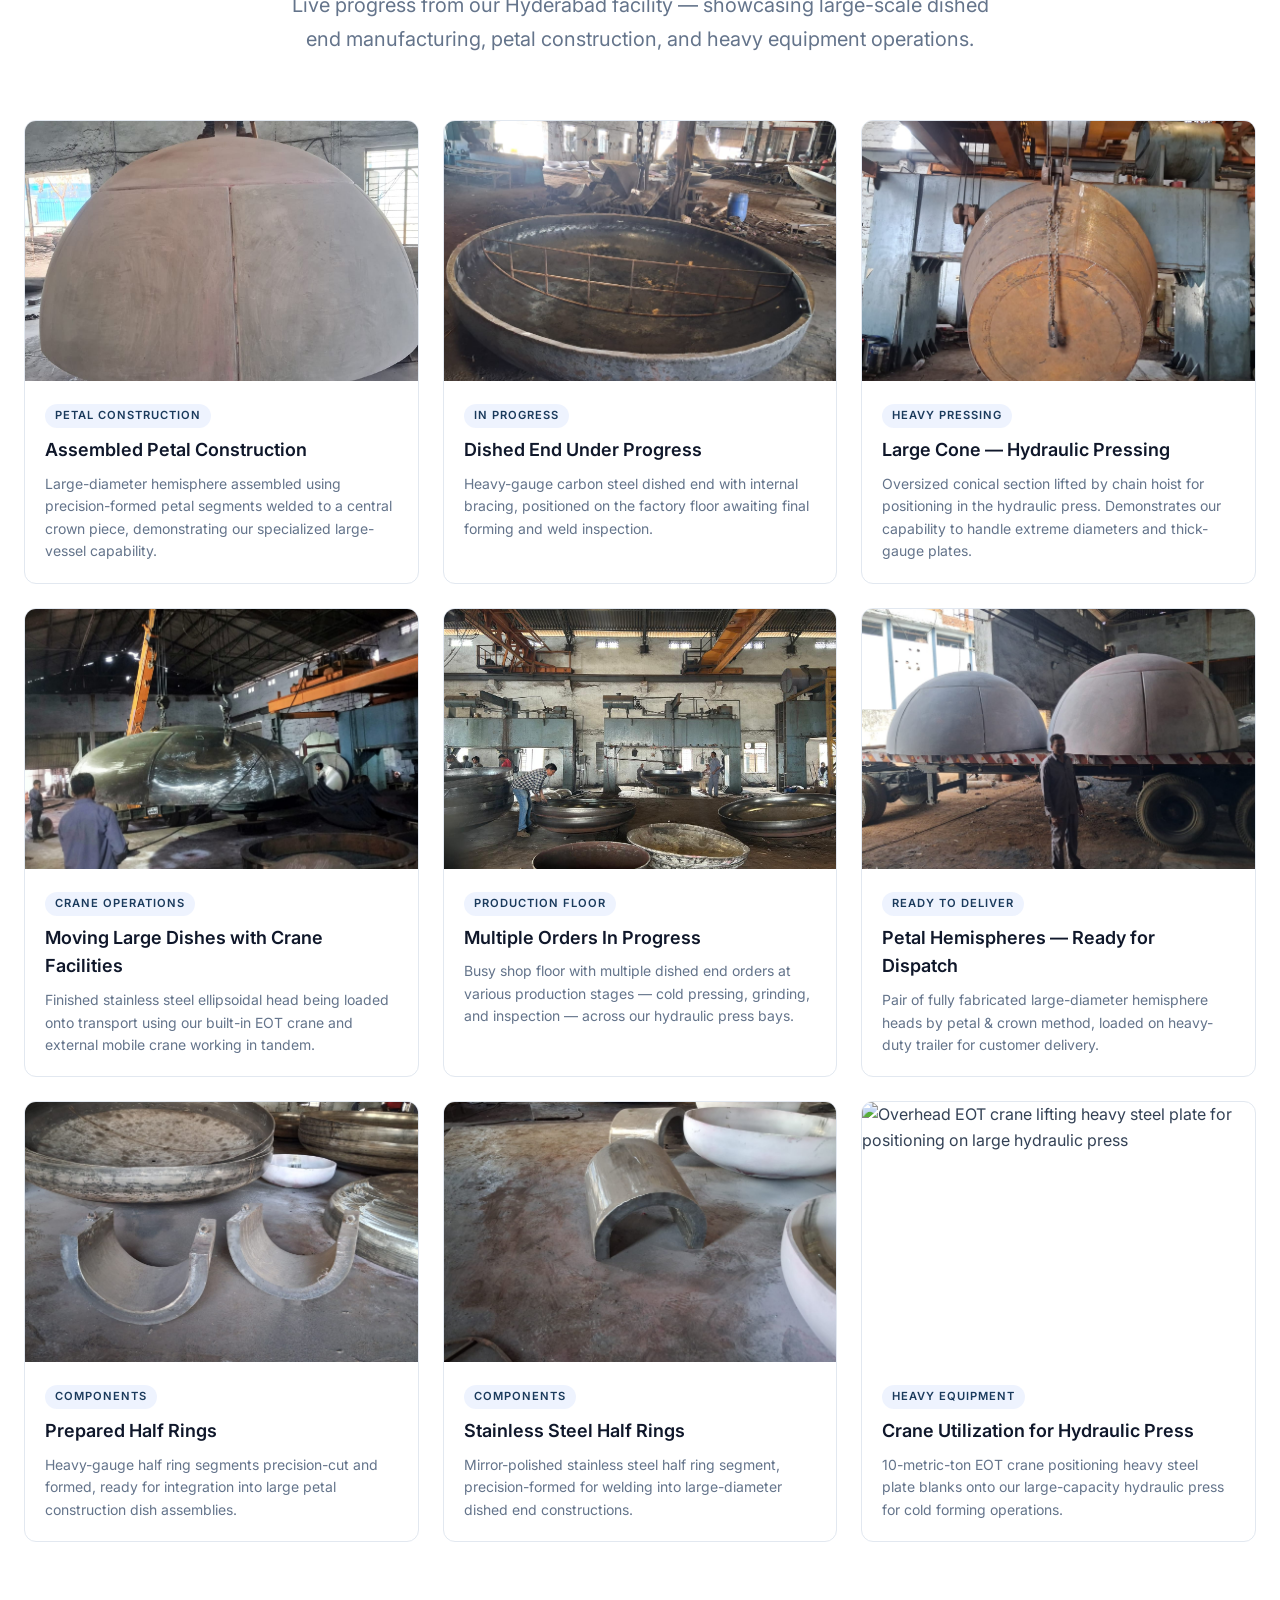
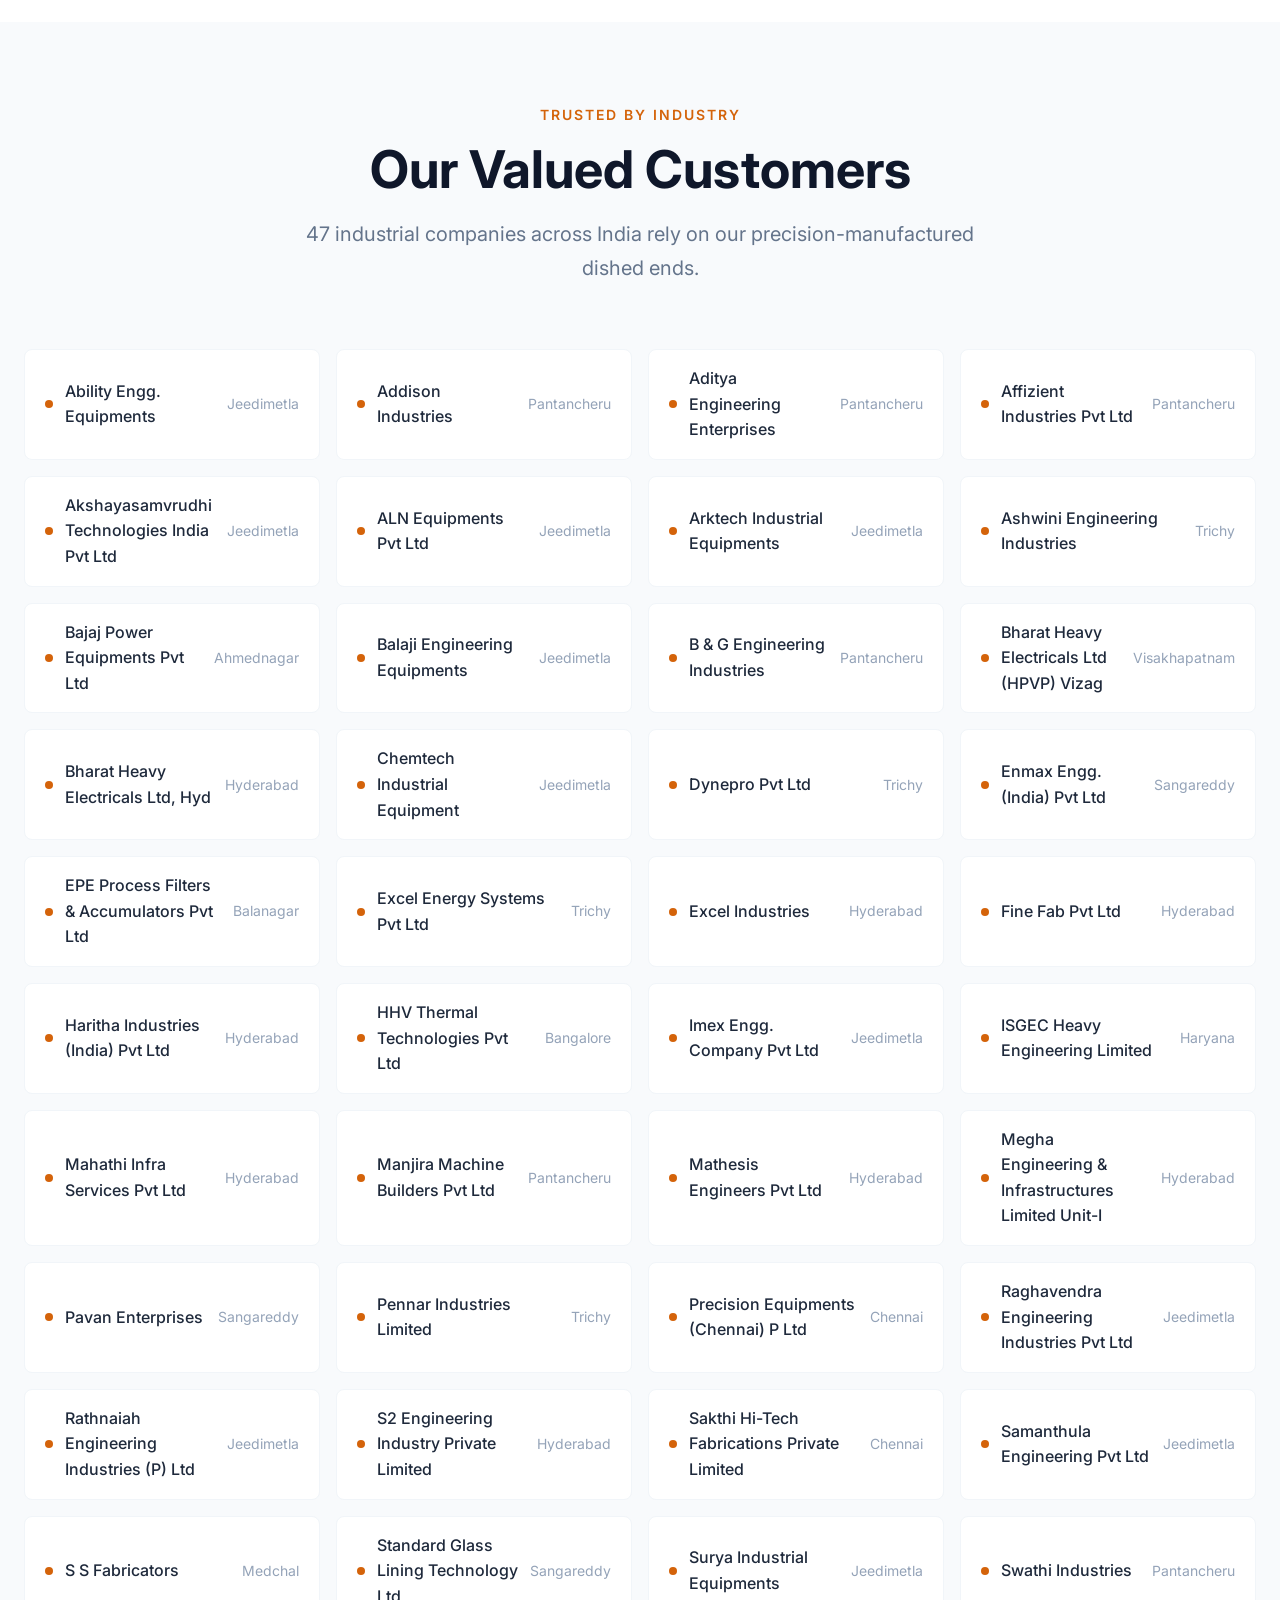
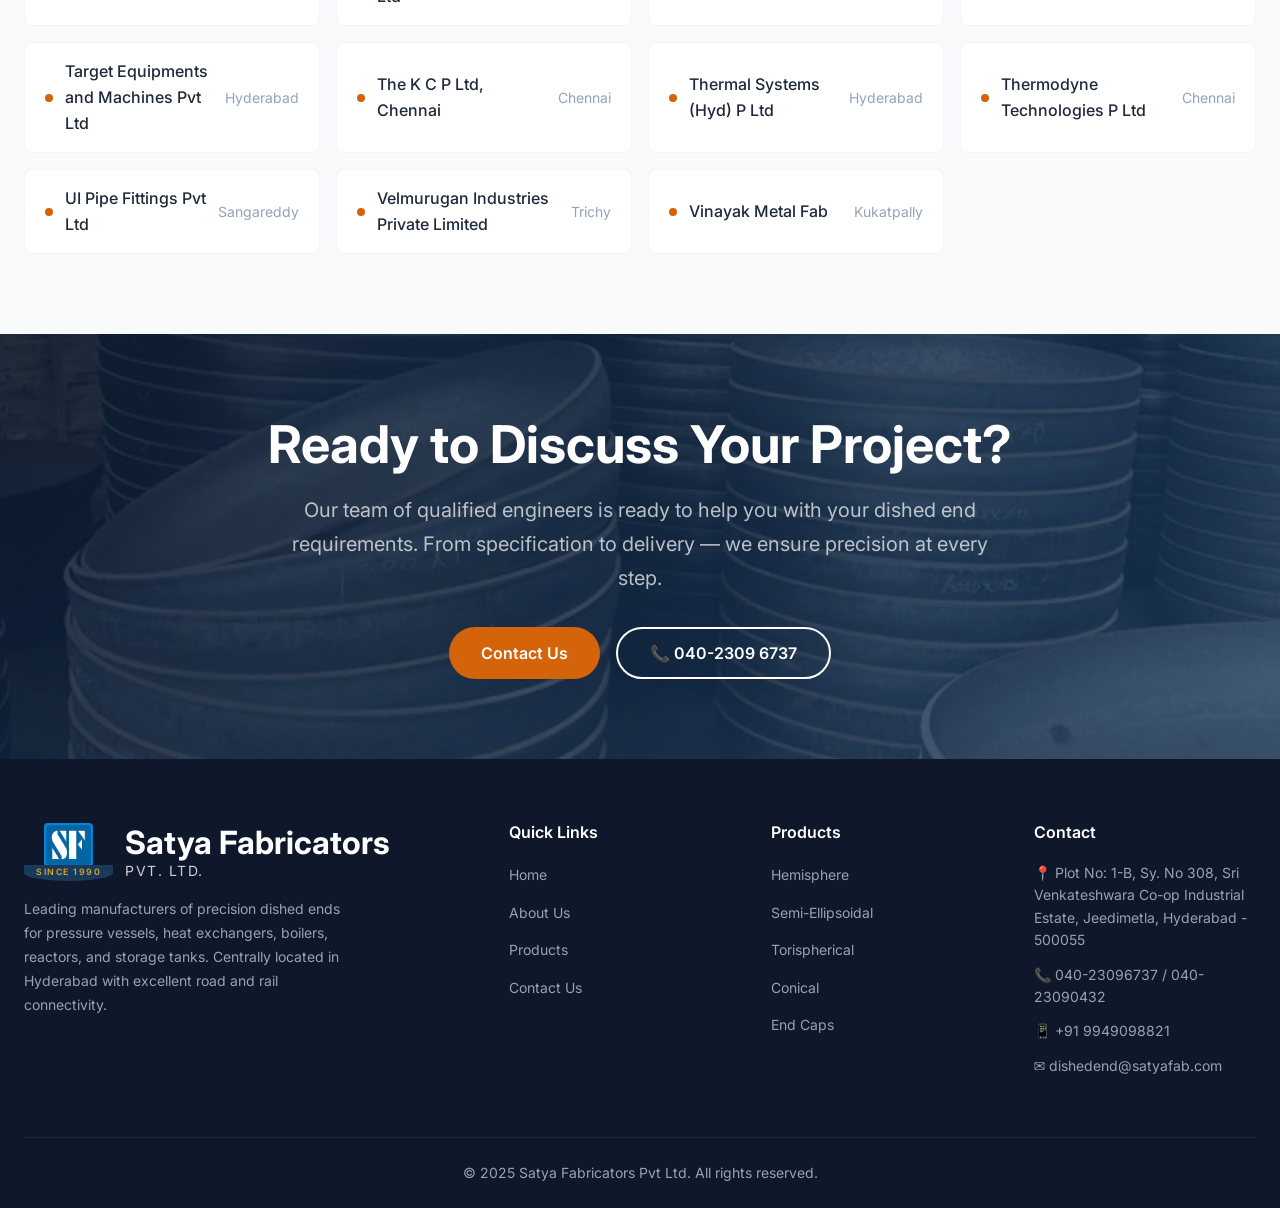
==== commit 10ecdb68: "Add workshop gallery, fix mobile banner overlap, update customer list from client document Task 1: A" ====
--- a/index.html
+++ b/index.html
@@ -9,6 +9,7 @@
   <link rel="preconnect" href="https://fonts.gstatic.com" crossorigin>
   <link href="https://fonts.googleapis.com/css2?family=Inter:wght@400;500;600;700&display=swap" rel="stylesheet">
   <link rel="stylesheet" href="css/styles.css">
+  <link rel="stylesheet" href="css/pages.css">
 </head>
 <body>
 
@@ -90,8 +91,8 @@
         </div>
         <div class="stats-bar__divider"></div>
         <div class="stats-bar__item">
-          <div class="stats-bar__value">50+</div>
-          <div class="stats-bar__label">Major Industrial Clients</div>
+          <div class="stats-bar__value">47</div>
+          <div class="stats-bar__label">Industrial Clients</div>
         </div>
         <div class="stats-bar__divider"></div>
         <div class="stats-bar__item">
@@ -270,134 +271,334 @@
     </div>
   </section>
 
+  <!-- Workshop Gallery Section -->
+  <section class="section" id="workshop">
+    <div class="container">
+      <div class="section__header reveal">
+        <div class="section__tag">From Our Shop Floor</div>
+        <h2 class="section__title">Workshop Gallery</h2>
+        <p class="section__subtitle">Live progress from our Hyderabad facility — showcasing large-scale dished end manufacturing, petal construction, and heavy equipment operations.</p>
+      </div>
+      <div class="gallery__grid reveal">
+        <div class="gallery-card">
+          <img src="images/assebled_petal_construction.jpeg" alt="Fully assembled large hemisphere dished end by petal construction method at Satya Fabricators workshop" class="gallery-card__img">
+          <div class="gallery-card__body">
+            <span class="gallery-card__tag">Petal Construction</span>
+            <div class="gallery-card__title">Assembled Petal Construction</div>
+            <div class="gallery-card__desc">Large-diameter hemisphere assembled using precision-formed petal segments welded to a central crown piece, demonstrating our specialized large-vessel capability.</div>
+          </div>
+        </div>
+        <div class="gallery-card">
+          <img src="images/Dish-end_underprogress.jpeg" alt="Large carbon steel dished end under progress with internal bracing on factory floor" class="gallery-card__img">
+          <div class="gallery-card__body">
+            <span class="gallery-card__tag">In Progress</span>
+            <div class="gallery-card__title">Dished End Under Progress</div>
+            <div class="gallery-card__desc">Heavy-gauge carbon steel dished end with internal bracing, positioned on the factory floor awaiting final forming and weld inspection.</div>
+          </div>
+        </div>
+        <div class="gallery-card">
+          <img src="images/large_cone_inprogress.jpeg" alt="Large conical dished end suspended by overhead crane during hydraulic pressing at Satya Fabricators" class="gallery-card__img">
+          <div class="gallery-card__body">
+            <span class="gallery-card__tag">Heavy Pressing</span>
+            <div class="gallery-card__title">Large Cone — Hydraulic Pressing</div>
+            <div class="gallery-card__desc">Oversized conical section lifted by chain hoist for positioning in the hydraulic press. Demonstrates our capability to handle extreme diameters and thick-gauge plates.</div>
+          </div>
+        </div>
+        <div class="gallery-card">
+          <img src="images/moving_large_dishes_with builtin_and_external_crane_facilities.jpeg" alt="Large stainless steel dished end being moved by external crane and built-in EOT crane at factory" class="gallery-card__img">
+          <div class="gallery-card__body">
+            <span class="gallery-card__tag">Crane Operations</span>
+            <div class="gallery-card__title">Moving Large Dishes with Crane Facilities</div>
+            <div class="gallery-card__desc">Finished stainless steel ellipsoidal head being loaded onto transport using our built-in EOT crane and external mobile crane working in tandem.</div>
+          </div>
+        </div>
+        <div class="gallery-card">
+          <img src="images/Multiple_orders_inprogress.jpeg" alt="Multiple dished end orders in various stages of completion on the busy factory floor with hydraulic presses" class="gallery-card__img">
+          <div class="gallery-card__body">
+            <span class="gallery-card__tag">Production Floor</span>
+            <div class="gallery-card__title">Multiple Orders In Progress</div>
+            <div class="gallery-card__desc">Busy shop floor with multiple dished end orders at various production stages — cold pressing, grinding, and inspection — across our hydraulic press bays.</div>
+          </div>
+        </div>
+        <div class="gallery-card">
+          <img src="images/Petals_ready_to_deliver.jpeg" alt="Two large petal-constructed hemisphere dished ends loaded on trailer ready for delivery" class="gallery-card__img">
+          <div class="gallery-card__body">
+            <span class="gallery-card__tag">Ready to Deliver</span>
+            <div class="gallery-card__title">Petal Hemispheres — Ready for Dispatch</div>
+            <div class="gallery-card__desc">Pair of fully fabricated large-diameter hemisphere heads by petal &amp; crown method, loaded on heavy-duty trailer for customer delivery.</div>
+          </div>
+        </div>
+        <div class="gallery-card">
+          <img src="images/prepared_half_rings.jpeg" alt="Precision-prepared half rings and knuckle segments alongside dished ends on factory floor" class="gallery-card__img">
+          <div class="gallery-card__body">
+            <span class="gallery-card__tag">Components</span>
+            <div class="gallery-card__title">Prepared Half Rings</div>
+            <div class="gallery-card__desc">Heavy-gauge half ring segments precision-cut and formed, ready for integration into large petal construction dish assemblies.</div>
+          </div>
+        </div>
+        <div class="gallery-card">
+          <img src="images/ready_half_rings.jpeg" alt="Polished stainless steel half ring component ready for assembly into large dished end" class="gallery-card__img">
+          <div class="gallery-card__body">
+            <span class="gallery-card__tag">Components</span>
+            <div class="gallery-card__title">Stainless Steel Half Rings</div>
+            <div class="gallery-card__desc">Mirror-polished stainless steel half ring segment, precision-formed for welding into large-diameter dished end constructions.</div>
+          </div>
+        </div>
+        <div class="gallery-card">
+          <img src="images/Utilization_of_Crane_for_Large_Hydraulic_Press.jpeg" alt="Overhead EOT crane lifting heavy steel plate for positioning on large hydraulic press" class="gallery-card__img">
+          <div class="gallery-card__body">
+            <span class="gallery-card__tag">Heavy Equipment</span>
+            <div class="gallery-card__title">Crane Utilization for Hydraulic Press</div>
+            <div class="gallery-card__desc">10-metric-ton EOT crane positioning heavy steel plate blanks onto our large-capacity hydraulic press for cold forming operations.</div>
+          </div>
+        </div>
+      </div>
+    </div>
+  </section>
+
   <!-- Customers Section -->
-  <section class="section" id="customers">
+  <section class="section section--alt" id="customers">
     <div class="container">
       <div class="section__header reveal">
-        <div class="section__tag">Trusted By Industry Leaders</div>
+        <div class="section__tag">Trusted By Industry</div>
         <h2 class="section__title">Our Valued Customers</h2>
-        <p class="section__subtitle">Over 40 major industrial companies across India rely on our precision-manufactured dished ends.</p>
+        <p class="section__subtitle">47 industrial companies across India rely on our precision-manufactured dished ends.</p>
       </div>
       <div class="customers__grid reveal">
         <div class="customer-item">
           <span class="customer-item__marker"></span>
-          <span class="customer-item__name">Bharat Heavy Electricals Ltd</span>
-          <span class="customer-item__location">Hyderabad</span>
-        </div>
-        <div class="customer-item">
-          <span class="customer-item__marker"></span>
-          <span class="customer-item__name">Bharat Heavy Electricals Ltd</span>
+          <span class="customer-item__name">Ability Engg. Equipments</span>
+          <span class="customer-item__location">Jeedimetla</span>
+        </div>
+        <div class="customer-item">
+          <span class="customer-item__marker"></span>
+          <span class="customer-item__name">Addison Industries</span>
+          <span class="customer-item__location">Pantancheru</span>
+        </div>
+        <div class="customer-item">
+          <span class="customer-item__marker"></span>
+          <span class="customer-item__name">Aditya Engineering Enterprises</span>
+          <span class="customer-item__location">Pantancheru</span>
+        </div>
+        <div class="customer-item">
+          <span class="customer-item__marker"></span>
+          <span class="customer-item__name">Affizient Industries Pvt Ltd</span>
+          <span class="customer-item__location">Pantancheru</span>
+        </div>
+        <div class="customer-item">
+          <span class="customer-item__marker"></span>
+          <span class="customer-item__name">Akshayasamvrudhi Technologies India Pvt Ltd</span>
+          <span class="customer-item__location">Jeedimetla</span>
+        </div>
+        <div class="customer-item">
+          <span class="customer-item__marker"></span>
+          <span class="customer-item__name">ALN Equipments Pvt Ltd</span>
+          <span class="customer-item__location">Jeedimetla</span>
+        </div>
+        <div class="customer-item">
+          <span class="customer-item__marker"></span>
+          <span class="customer-item__name">Arktech Industrial Equipments</span>
+          <span class="customer-item__location">Jeedimetla</span>
+        </div>
+        <div class="customer-item">
+          <span class="customer-item__marker"></span>
+          <span class="customer-item__name">Ashwini Engineering Industries</span>
+          <span class="customer-item__location">Trichy</span>
+        </div>
+        <div class="customer-item">
+          <span class="customer-item__marker"></span>
+          <span class="customer-item__name">Bajaj Power Equipments Pvt Ltd</span>
+          <span class="customer-item__location">Ahmednagar</span>
+        </div>
+        <div class="customer-item">
+          <span class="customer-item__marker"></span>
+          <span class="customer-item__name">Balaji Engineering Equipments</span>
+          <span class="customer-item__location">Jeedimetla</span>
+        </div>
+        <div class="customer-item">
+          <span class="customer-item__marker"></span>
+          <span class="customer-item__name">B &amp; G Engineering Industries</span>
+          <span class="customer-item__location">Pantancheru</span>
+        </div>
+        <div class="customer-item">
+          <span class="customer-item__marker"></span>
+          <span class="customer-item__name">Bharat Heavy Electricals Ltd (HPVP) Vizag</span>
+          <span class="customer-item__location">Visakhapatnam</span>
+        </div>
+        <div class="customer-item">
+          <span class="customer-item__marker"></span>
+          <span class="customer-item__name">Bharat Heavy Electricals Ltd, Hyd</span>
+          <span class="customer-item__location">Hyderabad</span>
+        </div>
+        <div class="customer-item">
+          <span class="customer-item__marker"></span>
+          <span class="customer-item__name">Chemtech Industrial Equipment</span>
+          <span class="customer-item__location">Jeedimetla</span>
+        </div>
+        <div class="customer-item">
+          <span class="customer-item__marker"></span>
+          <span class="customer-item__name">Dynepro Pvt Ltd</span>
+          <span class="customer-item__location">Trichy</span>
+        </div>
+        <div class="customer-item">
+          <span class="customer-item__marker"></span>
+          <span class="customer-item__name">Enmax Engg. (India) Pvt Ltd</span>
+          <span class="customer-item__location">Sangareddy</span>
+        </div>
+        <div class="customer-item">
+          <span class="customer-item__marker"></span>
+          <span class="customer-item__name">EPE Process Filters &amp; Accumulators Pvt Ltd</span>
+          <span class="customer-item__location">Balanagar</span>
+        </div>
+        <div class="customer-item">
+          <span class="customer-item__marker"></span>
+          <span class="customer-item__name">Excel Energy Systems Pvt Ltd</span>
+          <span class="customer-item__location">Trichy</span>
+        </div>
+        <div class="customer-item">
+          <span class="customer-item__marker"></span>
+          <span class="customer-item__name">Excel Industries</span>
+          <span class="customer-item__location">Hyderabad</span>
+        </div>
+        <div class="customer-item">
+          <span class="customer-item__marker"></span>
+          <span class="customer-item__name">Fine Fab Pvt Ltd</span>
+          <span class="customer-item__location">Hyderabad</span>
+        </div>
+        <div class="customer-item">
+          <span class="customer-item__marker"></span>
+          <span class="customer-item__name">Haritha Industries (India) Pvt Ltd</span>
+          <span class="customer-item__location">Hyderabad</span>
+        </div>
+        <div class="customer-item">
+          <span class="customer-item__marker"></span>
+          <span class="customer-item__name">HHV Thermal Technologies Pvt Ltd</span>
+          <span class="customer-item__location">Bangalore</span>
+        </div>
+        <div class="customer-item">
+          <span class="customer-item__marker"></span>
+          <span class="customer-item__name">Imex Engg. Company Pvt Ltd</span>
+          <span class="customer-item__location">Jeedimetla</span>
+        </div>
+        <div class="customer-item">
+          <span class="customer-item__marker"></span>
+          <span class="customer-item__name">ISGEC Heavy Engineering Limited</span>
+          <span class="customer-item__location">Haryana</span>
+        </div>
+        <div class="customer-item">
+          <span class="customer-item__marker"></span>
+          <span class="customer-item__name">Mahathi Infra Services Pvt Ltd</span>
+          <span class="customer-item__location">Hyderabad</span>
+        </div>
+        <div class="customer-item">
+          <span class="customer-item__marker"></span>
+          <span class="customer-item__name">Manjira Machine Builders Pvt Ltd</span>
+          <span class="customer-item__location">Pantancheru</span>
+        </div>
+        <div class="customer-item">
+          <span class="customer-item__marker"></span>
+          <span class="customer-item__name">Mathesis Engineers Pvt Ltd</span>
+          <span class="customer-item__location">Hyderabad</span>
+        </div>
+        <div class="customer-item">
+          <span class="customer-item__marker"></span>
+          <span class="customer-item__name">Megha Engineering &amp; Infrastructures Limited Unit-I</span>
+          <span class="customer-item__location">Hyderabad</span>
+        </div>
+        <div class="customer-item">
+          <span class="customer-item__marker"></span>
+          <span class="customer-item__name">Pavan Enterprises</span>
+          <span class="customer-item__location">Sangareddy</span>
+        </div>
+        <div class="customer-item">
+          <span class="customer-item__marker"></span>
+          <span class="customer-item__name">Pennar Industries Limited</span>
+          <span class="customer-item__location">Trichy</span>
+        </div>
+        <div class="customer-item">
+          <span class="customer-item__marker"></span>
+          <span class="customer-item__name">Precision Equipments (Chennai) P Ltd</span>
           <span class="customer-item__location">Chennai</span>
         </div>
         <div class="customer-item">
           <span class="customer-item__marker"></span>
-          <span class="customer-item__name">Bharat Heavy Electricals Ltd</span>
+          <span class="customer-item__name">Raghavendra Engineering Industries Pvt Ltd</span>
+          <span class="customer-item__location">Jeedimetla</span>
+        </div>
+        <div class="customer-item">
+          <span class="customer-item__marker"></span>
+          <span class="customer-item__name">Rathnaiah Engineering Industries (P) Ltd</span>
+          <span class="customer-item__location">Jeedimetla</span>
+        </div>
+        <div class="customer-item">
+          <span class="customer-item__marker"></span>
+          <span class="customer-item__name">S2 Engineering Industry Private Limited</span>
+          <span class="customer-item__location">Hyderabad</span>
+        </div>
+        <div class="customer-item">
+          <span class="customer-item__marker"></span>
+          <span class="customer-item__name">Sakthi Hi-Tech Fabrications Private Limited</span>
+          <span class="customer-item__location">Chennai</span>
+        </div>
+        <div class="customer-item">
+          <span class="customer-item__marker"></span>
+          <span class="customer-item__name">Samanthula Engineering Pvt Ltd</span>
+          <span class="customer-item__location">Jeedimetla</span>
+        </div>
+        <div class="customer-item">
+          <span class="customer-item__marker"></span>
+          <span class="customer-item__name">S S Fabricators</span>
+          <span class="customer-item__location">Medchal</span>
+        </div>
+        <div class="customer-item">
+          <span class="customer-item__marker"></span>
+          <span class="customer-item__name">Standard Glass Lining Technology Ltd</span>
+          <span class="customer-item__location">Sangareddy</span>
+        </div>
+        <div class="customer-item">
+          <span class="customer-item__marker"></span>
+          <span class="customer-item__name">Surya Industrial Equipments</span>
+          <span class="customer-item__location">Jeedimetla</span>
+        </div>
+        <div class="customer-item">
+          <span class="customer-item__marker"></span>
+          <span class="customer-item__name">Swathi Industries</span>
+          <span class="customer-item__location">Pantancheru</span>
+        </div>
+        <div class="customer-item">
+          <span class="customer-item__marker"></span>
+          <span class="customer-item__name">Target Equipments and Machines Pvt Ltd</span>
+          <span class="customer-item__location">Hyderabad</span>
+        </div>
+        <div class="customer-item">
+          <span class="customer-item__marker"></span>
+          <span class="customer-item__name">The K C P Ltd, Chennai</span>
+          <span class="customer-item__location">Chennai</span>
+        </div>
+        <div class="customer-item">
+          <span class="customer-item__marker"></span>
+          <span class="customer-item__name">Thermal Systems (Hyd) P Ltd</span>
+          <span class="customer-item__location">Hyderabad</span>
+        </div>
+        <div class="customer-item">
+          <span class="customer-item__marker"></span>
+          <span class="customer-item__name">Thermodyne Technologies P Ltd</span>
+          <span class="customer-item__location">Chennai</span>
+        </div>
+        <div class="customer-item">
+          <span class="customer-item__marker"></span>
+          <span class="customer-item__name">UI Pipe Fittings Pvt Ltd</span>
+          <span class="customer-item__location">Sangareddy</span>
+        </div>
+        <div class="customer-item">
+          <span class="customer-item__marker"></span>
+          <span class="customer-item__name">Velmurugan Industries Private Limited</span>
           <span class="customer-item__location">Trichy</span>
         </div>
         <div class="customer-item">
           <span class="customer-item__marker"></span>
-          <span class="customer-item__name">Bharat Heavy Electricals Ltd</span>
-          <span class="customer-item__location">Ranipet</span>
-        </div>
-        <div class="customer-item">
-          <span class="customer-item__marker"></span>
-          <span class="customer-item__name">Bharat Heavy Plate &amp; Vessels Ltd</span>
-          <span class="customer-item__location">Visakhapatnam</span>
-        </div>
-        <div class="customer-item">
-          <span class="customer-item__marker"></span>
-          <span class="customer-item__name">Larsen &amp; Toubro Ltd</span>
-          <span class="customer-item__location">Chennai</span>
-        </div>
-        <div class="customer-item">
-          <span class="customer-item__marker"></span>
-          <span class="customer-item__name">TISCO Growth Shop</span>
-          <span class="customer-item__location">Jamshedpur</span>
-        </div>
-        <div class="customer-item">
-          <span class="customer-item__marker"></span>
-          <span class="customer-item__name">McNally Bharat Engg Co. Ltd</span>
-          <span class="customer-item__location">Kolkata</span>
-        </div>
-        <div class="customer-item">
-          <span class="customer-item__marker"></span>
-          <span class="customer-item__name">Universal Heat Exchangers Ltd</span>
-          <span class="customer-item__location">Coimbatore</span>
-        </div>
-        <div class="customer-item">
-          <span class="customer-item__marker"></span>
-          <span class="customer-item__name">Cethar Vessels Pvt Ltd</span>
-          <span class="customer-item__location">Trichy</span>
-        </div>
-        <div class="customer-item">
-          <span class="customer-item__marker"></span>
-          <span class="customer-item__name">Thermax Babcock &amp; Wilcox Ltd</span>
-          <span class="customer-item__location">Pune</span>
-        </div>
-        <div class="customer-item">
-          <span class="customer-item__marker"></span>
-          <span class="customer-item__name">Air Liquide Engineering India</span>
-          <span class="customer-item__location">Hyderabad</span>
-        </div>
-        <div class="customer-item">
-          <span class="customer-item__marker"></span>
-          <span class="customer-item__name">Veesons Energy Systems Pvt Ltd</span>
-          <span class="customer-item__location">Trichy</span>
-        </div>
-        <div class="customer-item">
-          <span class="customer-item__marker"></span>
-          <span class="customer-item__name">G.B. Engineering Enterprises</span>
-          <span class="customer-item__location">Trichy</span>
-        </div>
-        <div class="customer-item">
-          <span class="customer-item__marker"></span>
-          <span class="customer-item__name">Precision Equipments (Chennai)</span>
-          <span class="customer-item__location">Chennai</span>
-        </div>
-        <div class="customer-item">
-          <span class="customer-item__marker"></span>
-          <span class="customer-item__name">Thermodyne Technologies Pvt Ltd</span>
-          <span class="customer-item__location">Chennai</span>
-        </div>
-        <div class="customer-item">
-          <span class="customer-item__marker"></span>
-          <span class="customer-item__name">GEA Energy Systems (I) Ltd</span>
-          <span class="customer-item__location">Chennai</span>
-        </div>
-        <div class="customer-item">
-          <span class="customer-item__marker"></span>
-          <span class="customer-item__name">Sunil Hi-Tech Engs &amp; Mfs.</span>
-          <span class="customer-item__location">Nagpur</span>
-        </div>
-        <div class="customer-item">
-          <span class="customer-item__marker"></span>
-          <span class="customer-item__name">Progen Systems &amp; Technologies</span>
-          <span class="customer-item__location">Chennai</span>
-        </div>
-        <div class="customer-item">
-          <span class="customer-item__marker"></span>
-          <span class="customer-item__name">Albaj Engineering Corporation</span>
-          <span class="customer-item__location">Pune</span>
-        </div>
-        <div class="customer-item">
-          <span class="customer-item__marker"></span>
-          <span class="customer-item__name">Sree Ramakrishna Engg. Enterprises</span>
-          <span class="customer-item__location">Visakhapatnam</span>
-        </div>
-        <div class="customer-item">
-          <span class="customer-item__marker"></span>
-          <span class="customer-item__name">GE Godavari Engineering Ltd</span>
-          <span class="customer-item__location">Hyderabad</span>
-        </div>
-        <div class="customer-item">
-          <span class="customer-item__marker"></span>
-          <span class="customer-item__name">Spectra Equipments Pvt Ltd</span>
-          <span class="customer-item__location">Hyderabad</span>
-        </div>
-        <div class="customer-item">
-          <span class="customer-item__marker"></span>
-          <span class="customer-item__name">Gansons Ltd</span>
-          <span class="customer-item__location">Nagpur</span>
+          <span class="customer-item__name">Vinayak Metal Fab</span>
+          <span class="customer-item__location">Kukatpally</span>
         </div>
       </div>
     </div>
--- a/css/styles.css
+++ b/css/styles.css
@@ -1243,18 +1243,20 @@
 
   .banner__tag {
     margin-top: var(--space-4);
+    font-size: var(--text-sm);
+    padding: var(--space-2) var(--space-4);
   }
 
   .banner__inner {
-    padding-top: calc(var(--header-height) + var(--space-24));
+    padding-top: calc(var(--header-height) + var(--space-16));
   }
 
   .header__logo img {
-    height: 42px;
+    height: 38px;
   }
 
   .header__logo-text {
-    font-size: var(--text-xl);
+    font-size: var(--text-lg);
   }
 
   .section {
@@ -1282,6 +1284,10 @@
   .customers__grid {
     grid-template-columns: 1fr;
   }
+
+  .gallery__grid {
+    grid-template-columns: 1fr;
+  }
 }
 
 @media (max-width: 480px) {
@@ -1296,6 +1302,31 @@
 
   .container {
     padding: 0 var(--space-4);
+  }
+
+  .header__logo-text {
+    font-size: var(--text-base);
+  }
+
+  .header__logo img {
+    height: 34px;
+  }
+
+  .banner__tag {
+    font-size: var(--text-xs);
+    padding: var(--space-1) var(--space-3);
+  }
+
+  .banner__inner {
+    padding-top: calc(var(--header-height) + var(--space-12));
+  }
+
+  .banner__title {
+    font-size: 1.75rem;
+  }
+
+  .banner__desc {
+    font-size: var(--text-sm);
   }
 }
 
--- a/css/pages.css
+++ b/css/pages.css
@@ -0,0 +1,343 @@
+/* ============================================
+   SATYA FABRICATORS — Page-Specific Styles
+   About, Products, Contact pages
+   ============================================ */
+
+/* --- About Page --- */
+.about-banner {
+  display: grid;
+  grid-template-columns: 1fr 1fr;
+  gap: var(--space-12);
+  align-items: center;
+}
+
+.about-banner__image {
+  border-radius: var(--radius-xl);
+  box-shadow: var(--shadow-xl);
+}
+
+.about-banner__content h2 {
+  font-size: var(--text-5xl);
+  margin-bottom: var(--space-6);
+}
+
+.about-banner__content p {
+  color: var(--color-gray-500);
+  font-size: var(--text-xl);
+  line-height: 1.8;
+  margin-bottom: var(--space-5);
+}
+
+/* Facility Cards */
+.facility__grid {
+  display: grid;
+  grid-template-columns: repeat(auto-fit, minmax(280px, 1fr));
+  gap: var(--space-6);
+}
+
+.facility-card {
+  background: var(--color-white);
+  border-radius: var(--radius-lg);
+  padding: var(--space-8);
+  border: 1px solid var(--color-gray-200);
+  transition: all var(--transition-base);
+}
+
+.facility-card:hover {
+  border-color: var(--color-primary);
+  box-shadow: var(--shadow-md);
+}
+
+.facility-card__img {
+  width: 100%;
+  height: 200px;
+  object-fit: cover;
+  margin-bottom: var(--space-6);
+  border-radius: var(--radius-md);
+  background: var(--color-off-white);
+}
+
+.facility-card__title {
+  font-size: var(--text-2xl);
+  font-weight: 600;
+  margin-bottom: var(--space-4);
+  color: var(--color-gray-800);
+}
+
+.facility-card__list {
+  list-style: none;
+}
+
+.facility-card__list li {
+  font-size: var(--text-base);
+  color: var(--color-gray-500);
+  padding: var(--space-2) 0;
+  border-bottom: 1px solid var(--color-gray-100);
+}
+
+.facility-card__list li:last-child {
+  border-bottom: none;
+}
+
+/* Inspection Agencies */
+.agencies__grid {
+  display: grid;
+  grid-template-columns: repeat(auto-fit, minmax(280px, 1fr));
+  gap: var(--space-4);
+}
+
+.agency-item {
+  display: flex;
+  align-items: center;
+  gap: var(--space-3);
+  padding: var(--space-4) var(--space-5);
+  background: var(--color-white);
+  border-radius: var(--radius-md);
+  border: 1px solid var(--color-gray-100);
+  font-size: var(--text-base);
+  font-weight: 500;
+  color: var(--color-gray-700);
+}
+
+.agency-item__number {
+  width: 32px;
+  height: 32px;
+  display: flex;
+  align-items: center;
+  justify-content: center;
+  background: var(--color-primary);
+  color: var(--color-white);
+  border-radius: 50%;
+  font-size: var(--text-sm);
+  font-weight: 700;
+  flex-shrink: 0;
+}
+
+/* --- Products Page --- */
+.product-detail {
+  display: grid;
+  grid-template-columns: 1fr 1fr;
+  gap: var(--space-12);
+  align-items: start;
+}
+
+.product-detail--reverse {
+  direction: rtl;
+}
+
+.product-detail--reverse > * {
+  direction: ltr;
+}
+
+.product-detail__img {
+  width: 100%;
+  height: 280px;
+  object-fit: cover;
+  border-radius: var(--radius-lg);
+  margin-bottom: var(--space-4);
+}
+
+.product-detail__content h3 {
+  font-size: var(--text-3xl);
+  margin-bottom: var(--space-4);
+}
+
+.product-detail__content p {
+  color: var(--color-gray-500);
+  margin-bottom: var(--space-4);
+  line-height: 1.8;
+  font-size: var(--text-lg);
+}
+
+.product-specs {
+  background: var(--color-white);
+  border-radius: var(--radius-lg);
+  padding: var(--space-6);
+  border: 1px solid var(--color-gray-200);
+  margin-top: var(--space-6);
+}
+
+.product-specs__title {
+  font-size: var(--text-xl);
+  font-weight: 600;
+  margin-bottom: var(--space-4);
+  color: var(--color-gray-800);
+}
+
+.product-specs__item {
+  display: flex;
+  justify-content: space-between;
+  padding: var(--space-3) 0;
+  border-bottom: 1px solid var(--color-gray-100);
+  font-size: var(--text-base);
+}
+
+.product-specs__item:last-child {
+  border-bottom: none;
+}
+
+.product-specs__label {
+  color: var(--color-gray-500);
+}
+
+.product-specs__value {
+  font-weight: 600;
+  color: var(--color-gray-800);
+}
+
+/* --- Contact Page --- */
+.contact-full__grid {
+  display: grid;
+  grid-template-columns: 1fr 1.2fr;
+  gap: var(--space-12);
+}
+
+.contact-info-block {
+  margin-bottom: var(--space-8);
+}
+
+.contact-info-block h3 {
+  font-size: var(--text-2xl);
+  margin-bottom: var(--space-4);
+  color: var(--color-gray-800);
+}
+
+.contact-info-block p {
+  font-size: var(--text-lg);
+  color: var(--color-gray-500);
+  line-height: 1.8;
+}
+
+.contact-info-block a {
+  color: var(--color-accent);
+  font-weight: 500;
+}
+
+.contact-info-block a:hover {
+  text-decoration: underline;
+}
+
+/* Map Placeholder */
+.contact-map {
+  width: 100%;
+  height: 300px;
+  background: var(--color-gray-100);
+  border-radius: var(--radius-lg);
+  display: flex;
+  align-items: center;
+  justify-content: center;
+  color: var(--color-gray-400);
+  font-size: var(--text-lg);
+  border: 1px solid var(--color-gray-200);
+  margin-top: var(--space-8);
+  overflow: hidden;
+}
+
+.contact-map iframe {
+  width: 100%;
+  height: 100%;
+  border: 0;
+}
+
+/* --- Latest Work Gallery --- */
+.gallery__grid {
+  display: grid;
+  grid-template-columns: repeat(3, 1fr);
+  gap: var(--space-6);
+}
+
+.gallery-card {
+  border-radius: var(--radius-lg);
+  overflow: hidden;
+  background: var(--color-white);
+  border: 1px solid var(--color-gray-200);
+  transition: transform var(--transition-base), box-shadow var(--transition-base);
+}
+
+.gallery-card:hover {
+  transform: translateY(-4px);
+  box-shadow: var(--shadow-lg);
+}
+
+.gallery-card__img {
+  width: 100%;
+  height: 260px;
+  object-fit: cover;
+}
+
+.gallery-card__body {
+  padding: var(--space-5);
+}
+
+.gallery-card__title {
+  font-size: var(--text-lg);
+  font-weight: 600;
+  margin-bottom: var(--space-2);
+  color: var(--color-gray-900);
+}
+
+.gallery-card__desc {
+  font-size: var(--text-sm);
+  color: var(--color-gray-500);
+  line-height: 1.6;
+}
+
+.gallery-card__tag {
+  display: inline-block;
+  font-size: 0.7rem;
+  font-weight: 600;
+  letter-spacing: 1px;
+  text-transform: uppercase;
+  color: var(--color-primary);
+  background: rgba(37, 99, 235, 0.08);
+  padding: 3px 10px;
+  border-radius: 999px;
+  margin-bottom: var(--space-2);
+}
+
+/* --- Responsive for inner pages --- */
+@media (max-width: 1024px) {
+  .about-banner {
+    grid-template-columns: 1fr;
+  }
+
+  .gallery__grid {
+    grid-template-columns: repeat(2, 1fr);
+  }
+
+  .product-detail,
+  .product-detail--reverse {
+    grid-template-columns: 1fr;
+    direction: ltr;
+  }
+
+  .contact-full__grid {
+    grid-template-columns: 1fr;
+  }
+}
+
+@media (max-width: 768px) {
+  .gallery__grid {
+    grid-template-columns: 1fr;
+  }
+
+  .gallery-card__img {
+    height: 200px;
+  }
+
+  .facility__grid {
+    grid-template-columns: 1fr;
+  }
+
+  .facility-card__img {
+    height: 160px;
+  }
+
+  .product-detail__img {
+    height: 200px;
+  }
+
+  .agencies__grid {
+    grid-template-columns: 1fr;
+  }
+}
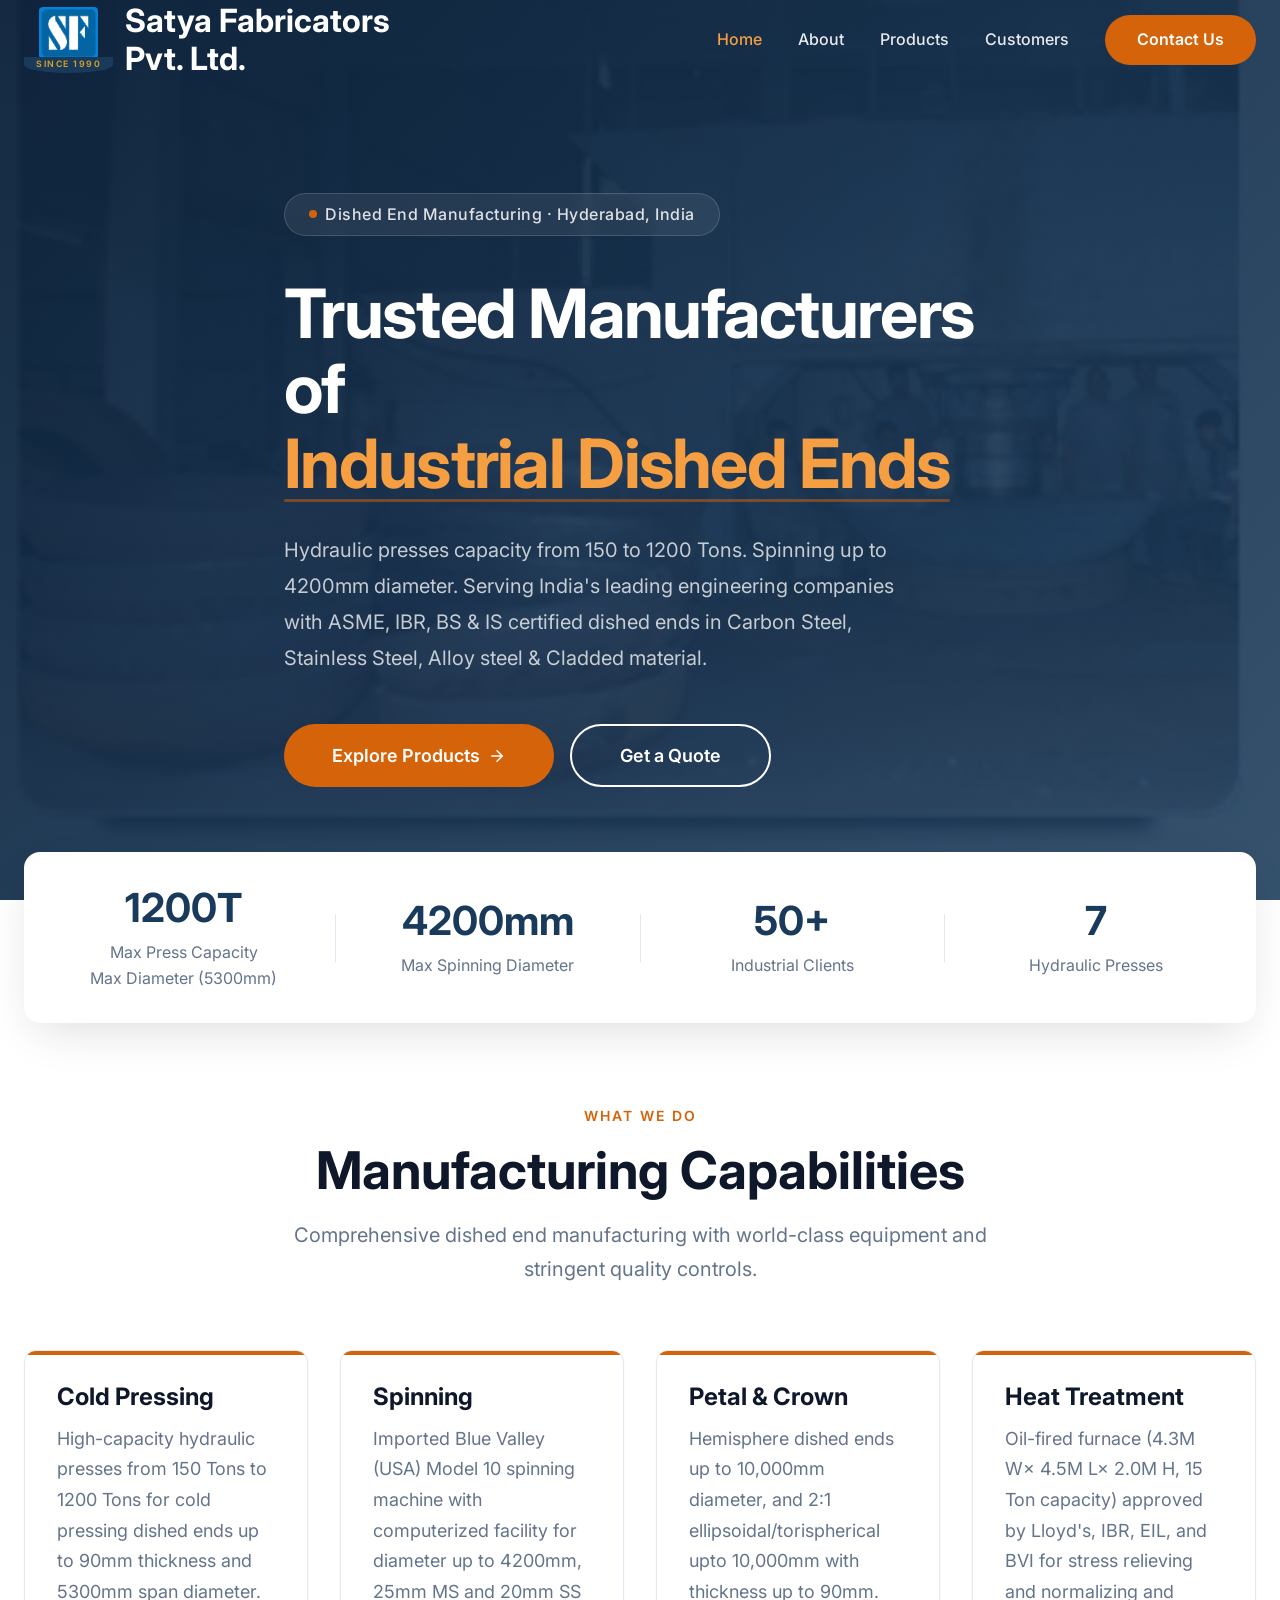
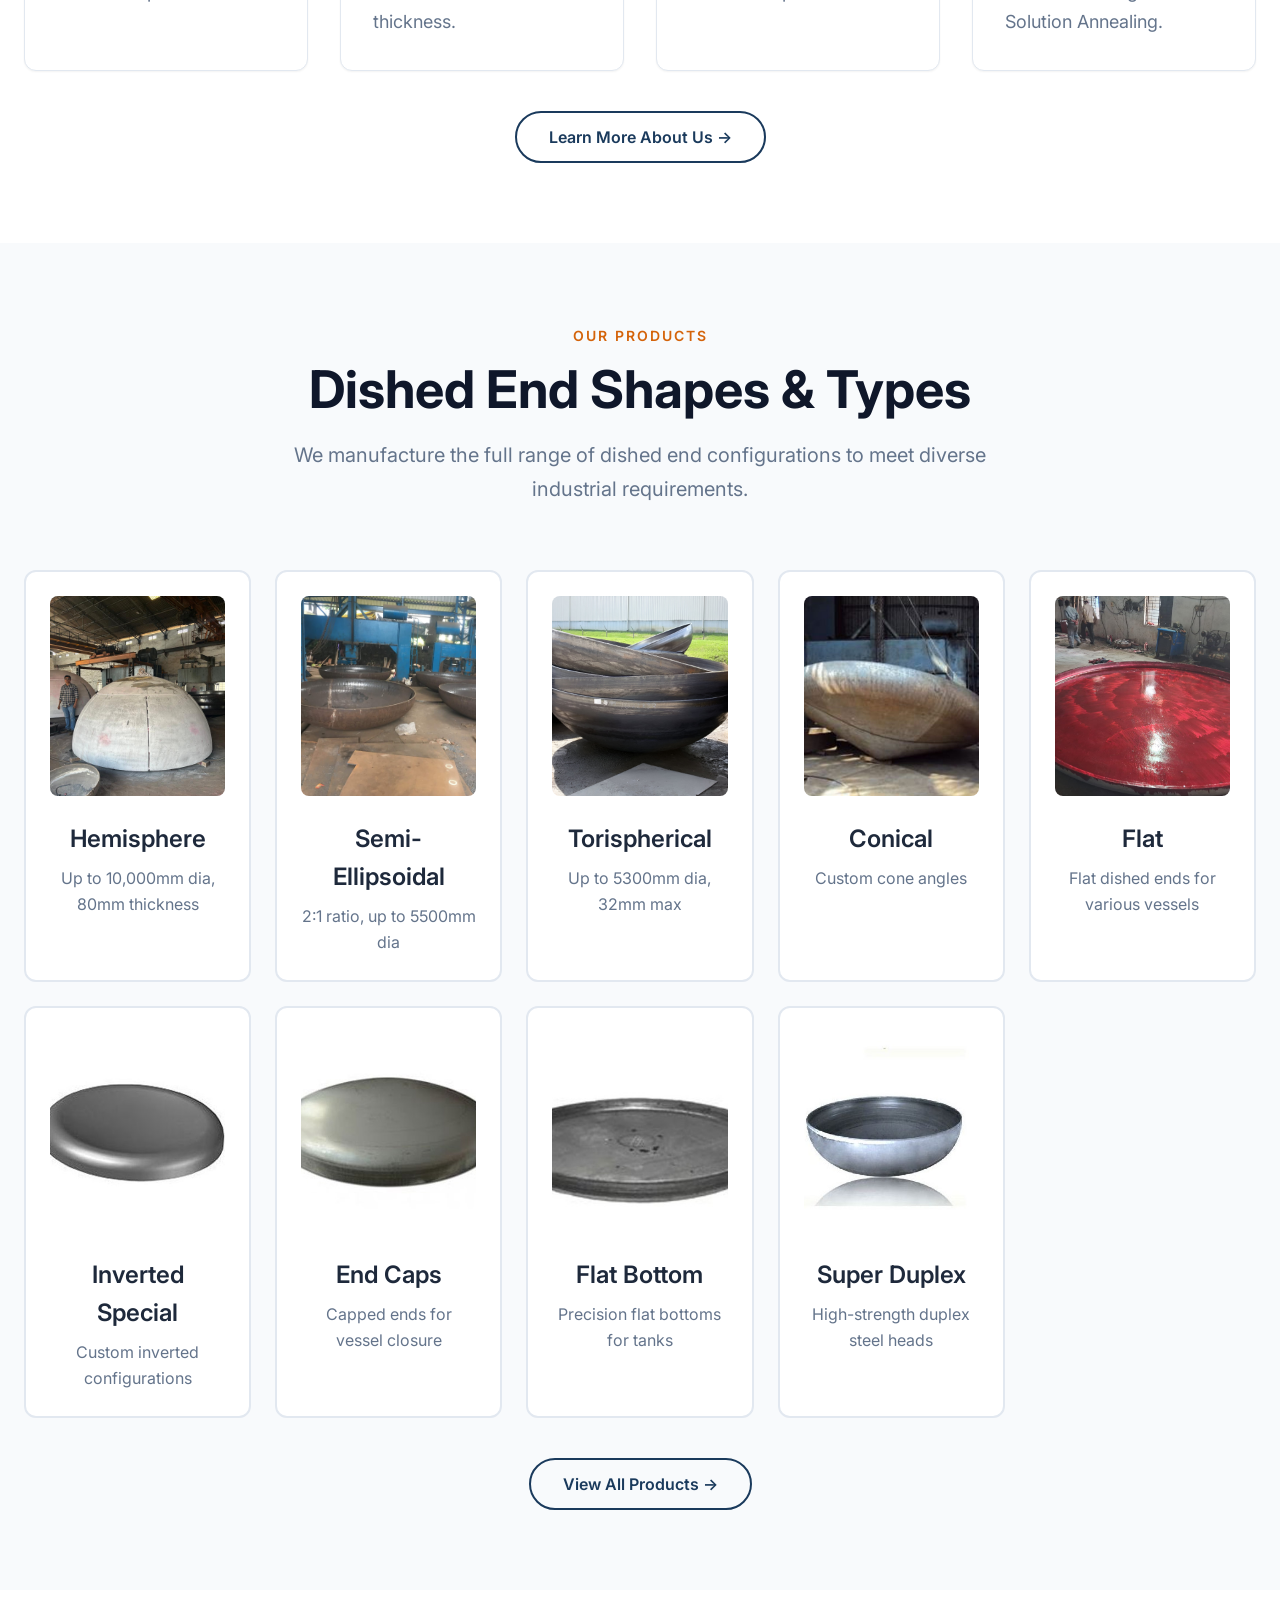
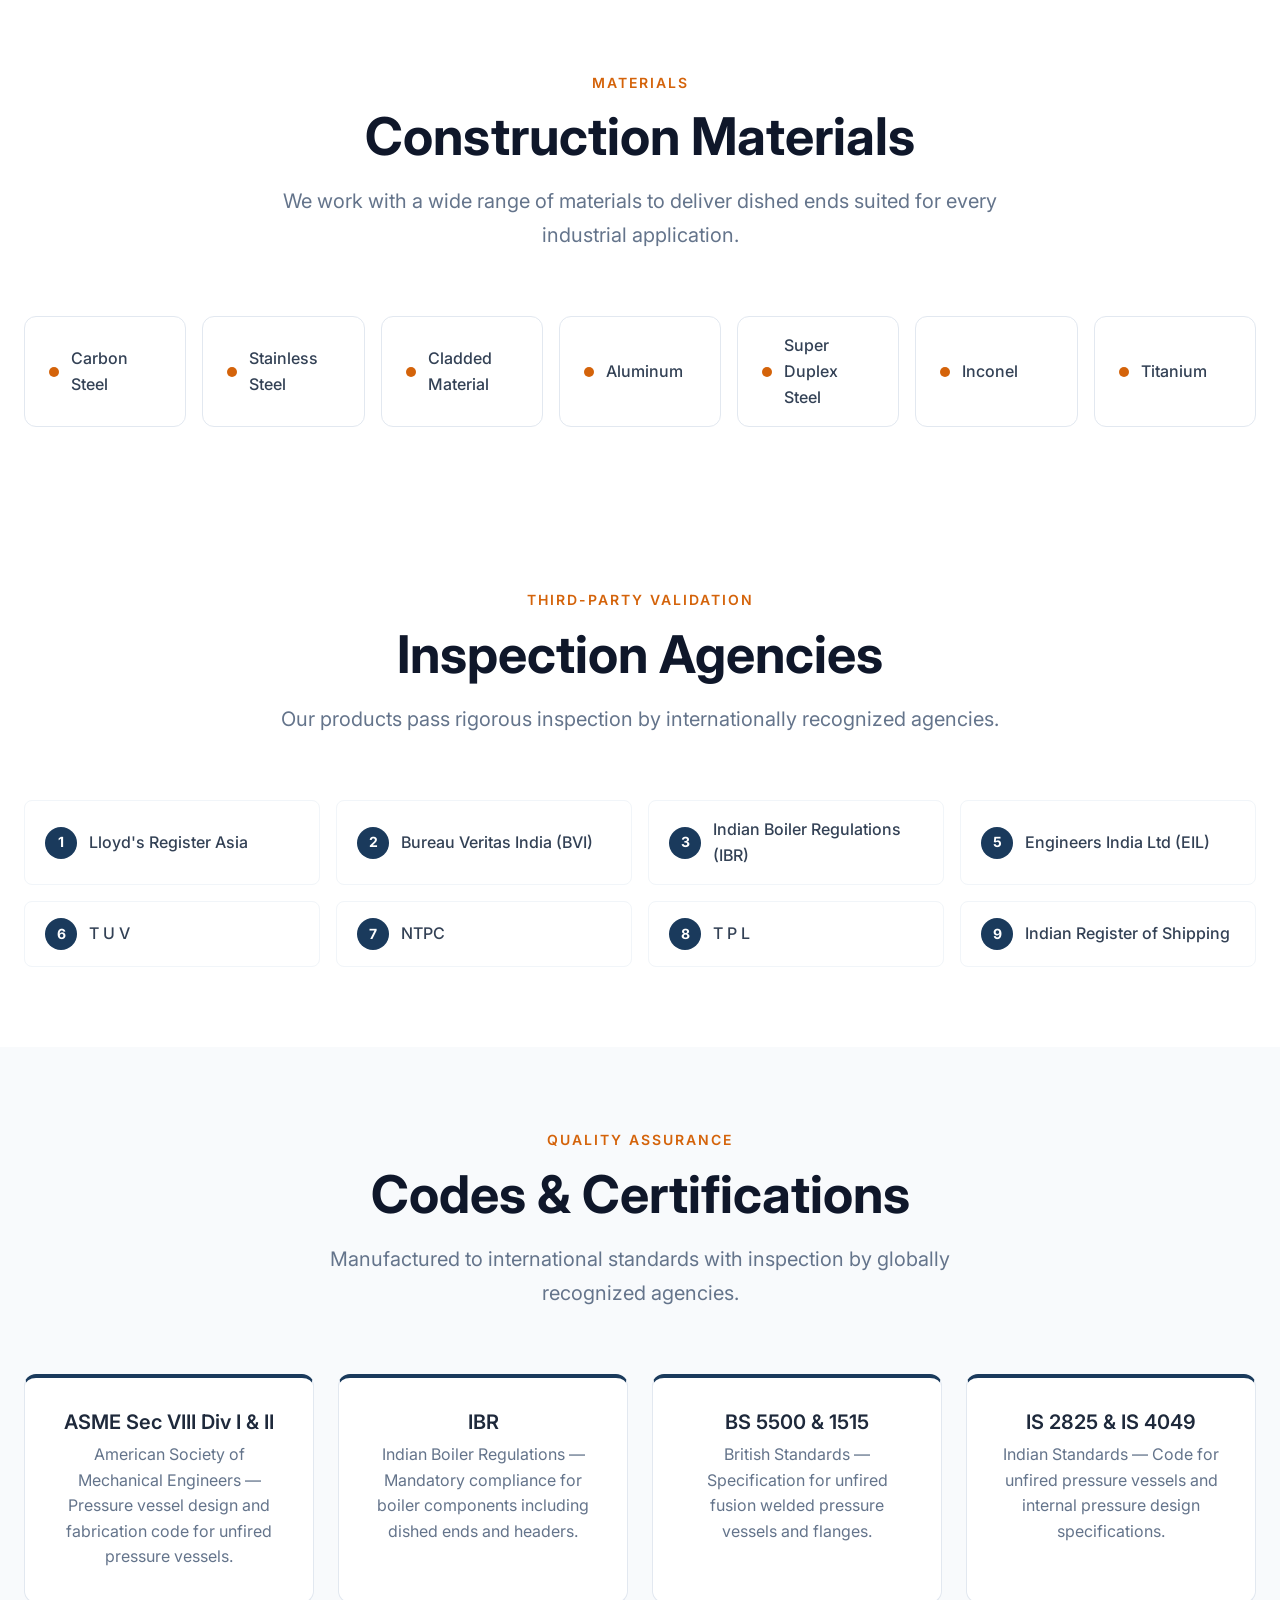
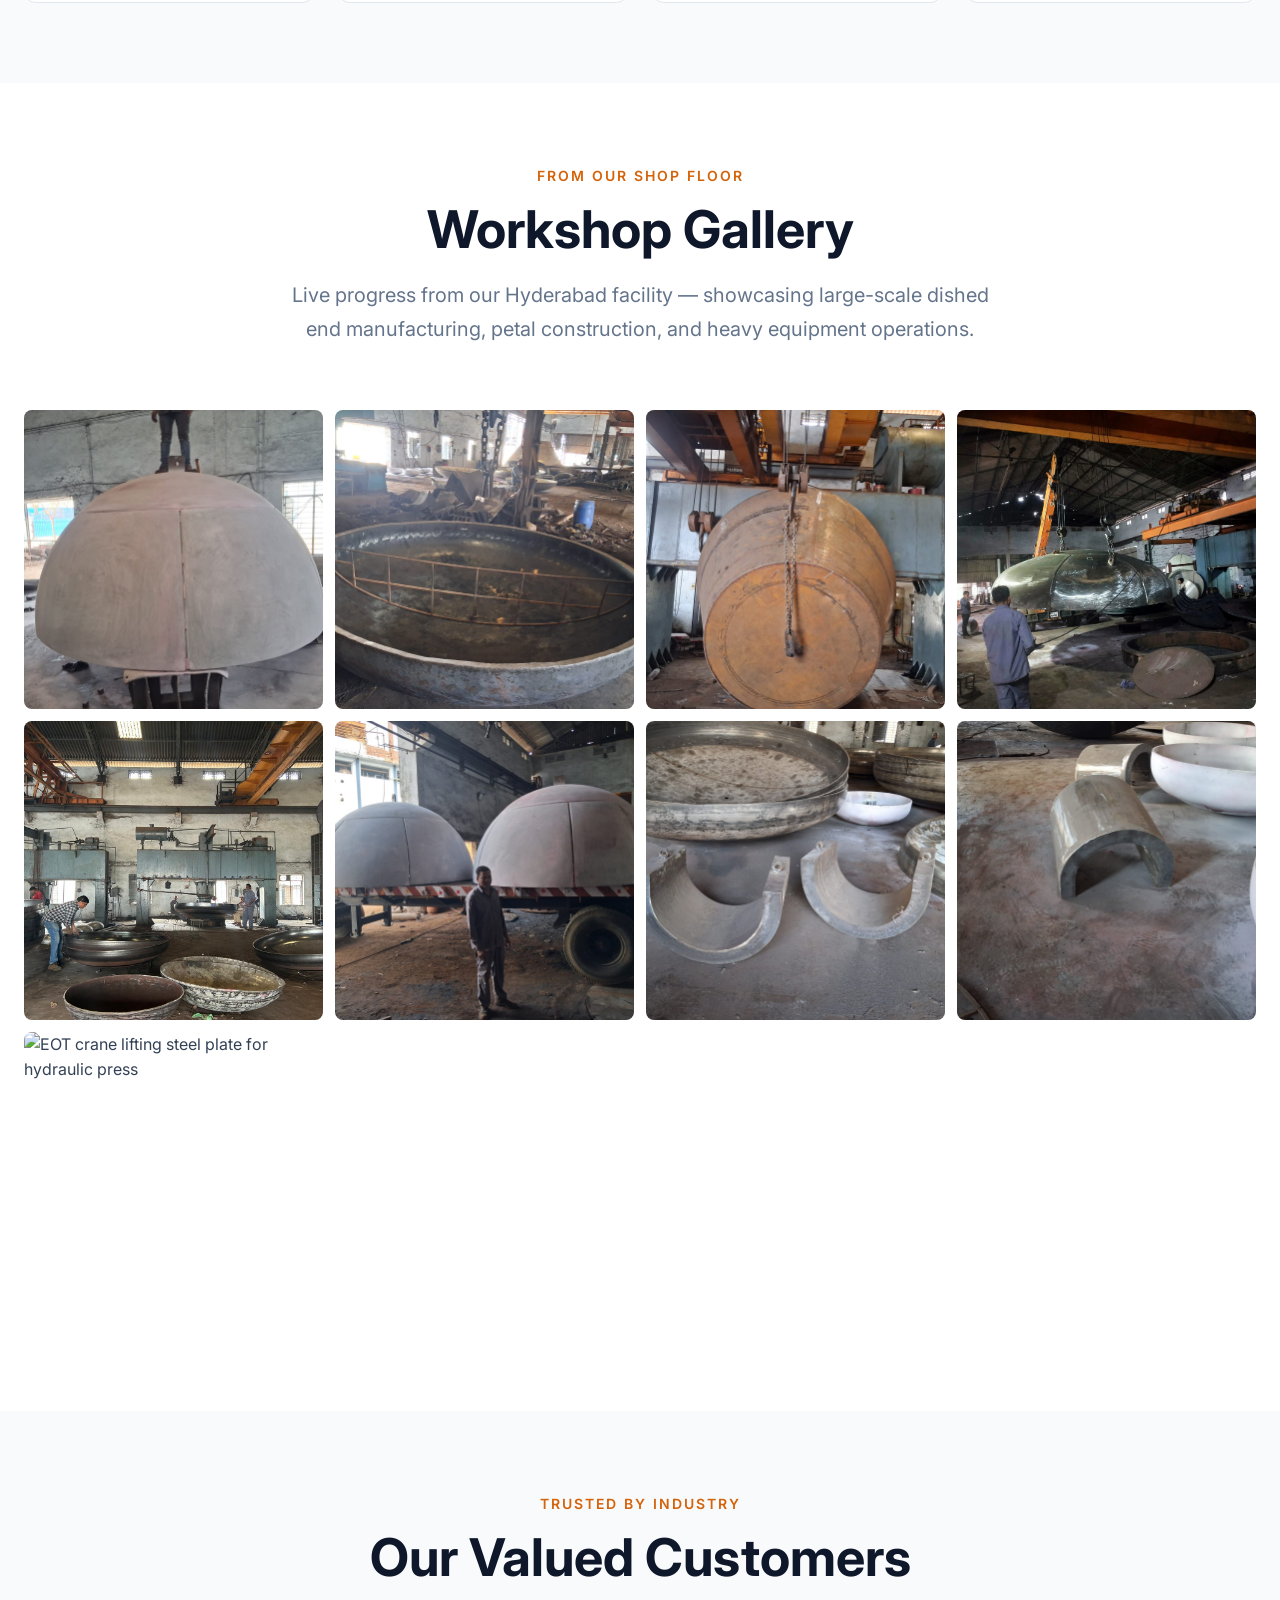
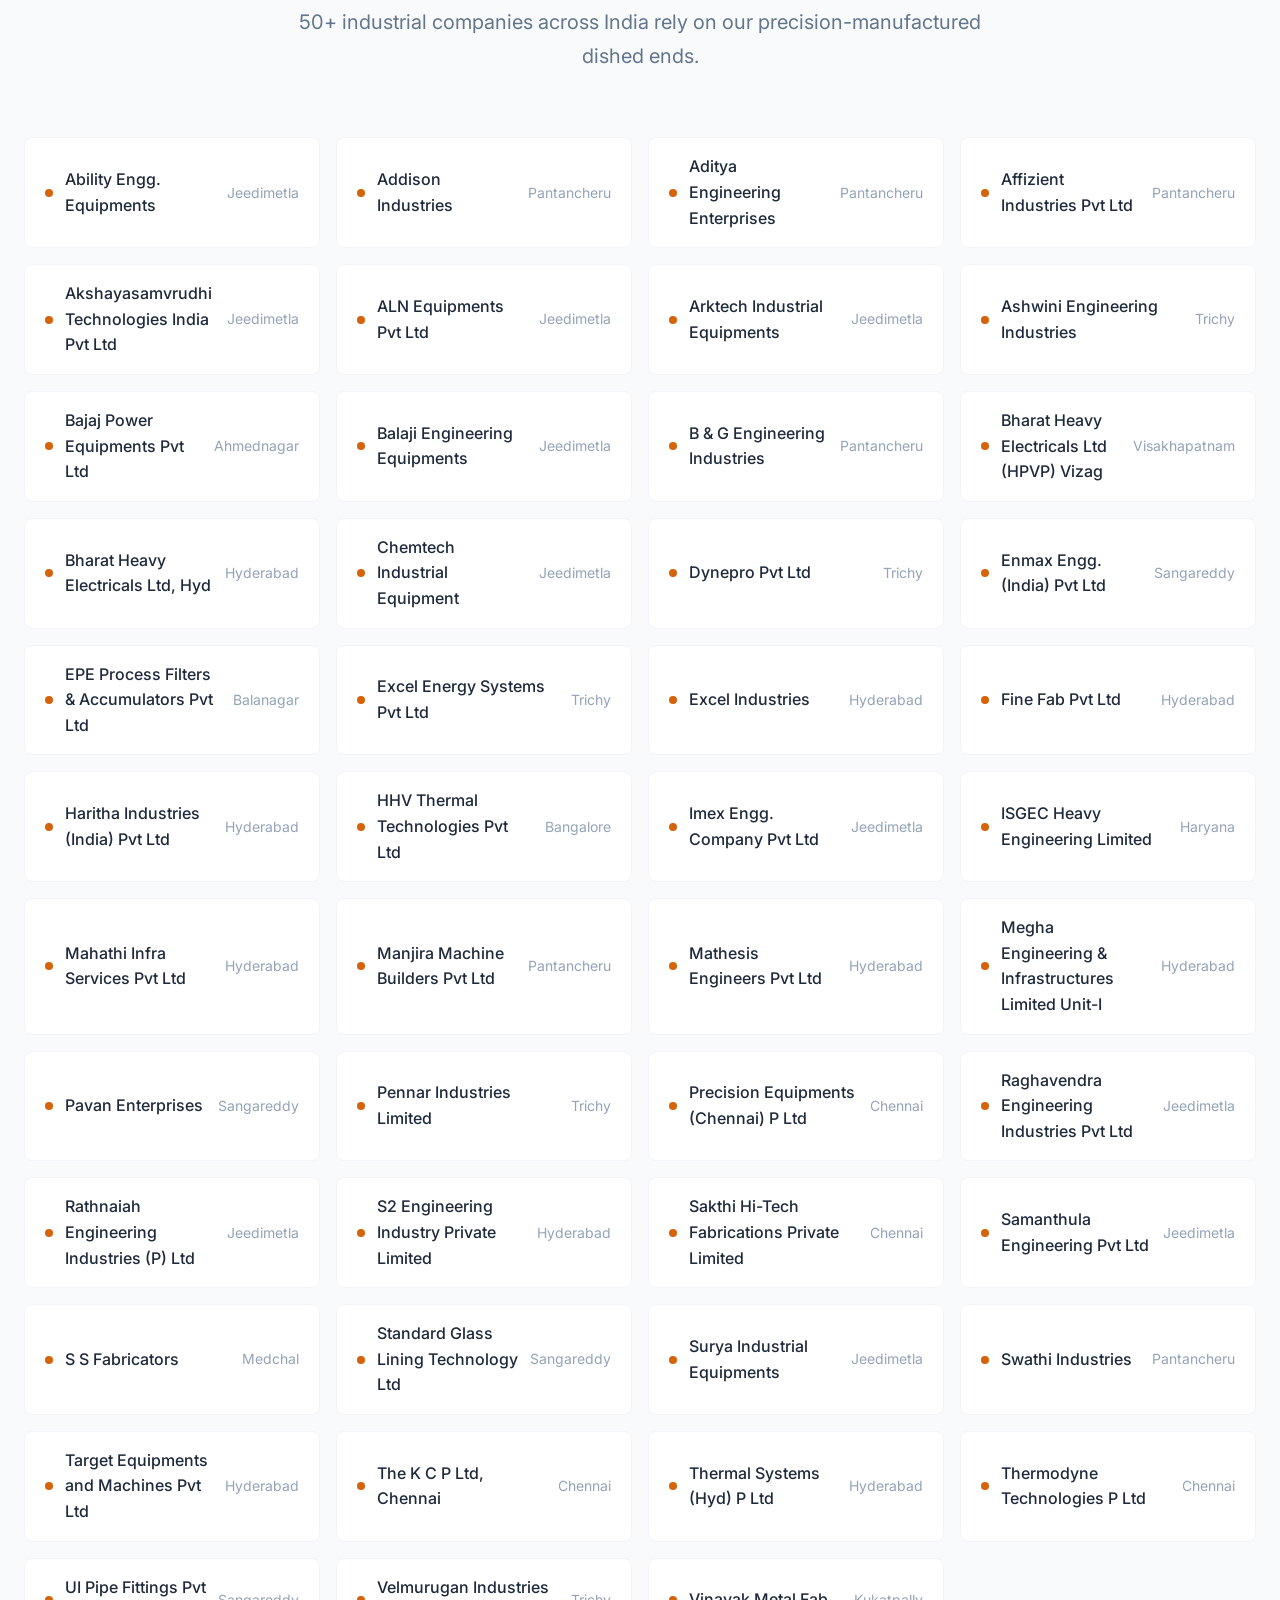
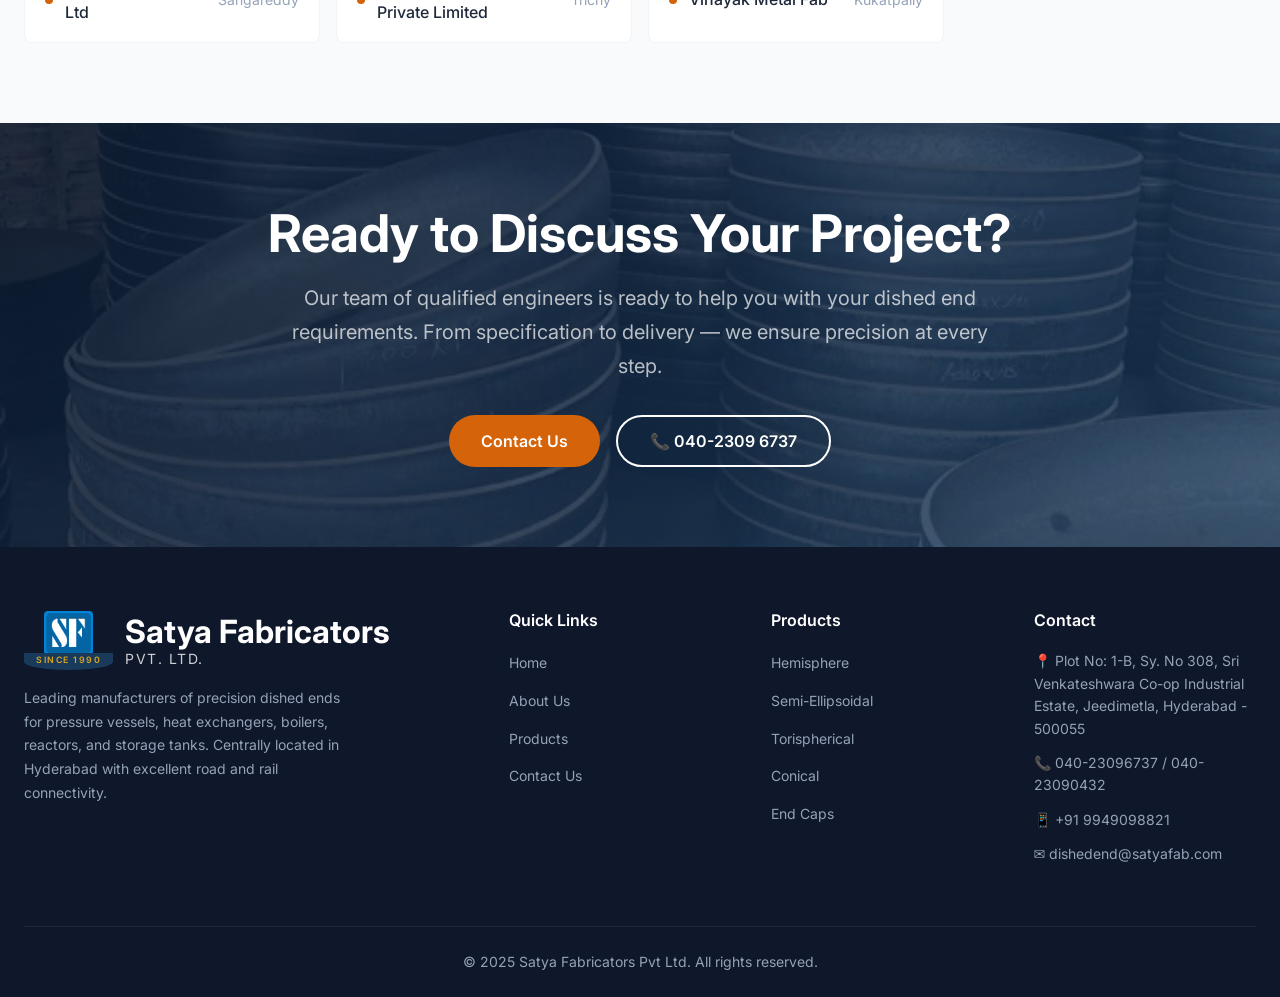
==== commit 4d315279: "UI overhaul: lightbox gallery, facilities redesign, card refinements - Added lightbox gallery with m" ====
--- a/index.html
+++ b/index.html
@@ -54,16 +54,16 @@
       <div class="banner__content">
         <div class="banner__tag">
           <span class="banner__tag-dot"></span>
-          Precision Engineering &middot; Hyderabad, India
+          Dished End Manufacturing &middot; Hyderabad, India
         </div>
         <h1 class="banner__title">
           Trusted Manufacturers of<br>
           <em>Industrial Dished Ends</em>
         </h1>
         <p class="banner__desc">
-          Cold pressing capacity from 150 to 1200 Tons. Spinning up to 4200mm diameter.
-          Serving India's leading engineering companies with ASME, BS &amp; IS certified dished ends
-          in Carbon Steel, Stainless Steel, Alloy steel &amp; cladded material.
+          Hydraulic presses capacity from 150 to 1200 Tons. Spinning up to 4200mm diameter.
+          Serving India's leading engineering companies with ASME, IBR, BS &amp; IS certified dished ends
+          in Carbon Steel, Stainless Steel, Alloy steel &amp; Cladded material.
         </p>
         <div class="banner__actions">
           <a href="products.html" class="btn btn--primary btn--lg">
@@ -82,7 +82,7 @@
       <div class="stats-bar__grid">
         <div class="stats-bar__item">
           <div class="stats-bar__value">1200T</div>
-          <div class="stats-bar__label">Max Press Capacity</div>
+          <div class="stats-bar__label">Max Press Capacity <br>Max Diameter (5300mm)</div>
         </div>
         <div class="stats-bar__divider"></div>
         <div class="stats-bar__item">
@@ -91,7 +91,7 @@
         </div>
         <div class="stats-bar__divider"></div>
         <div class="stats-bar__item">
-          <div class="stats-bar__value">47</div>
+          <div class="stats-bar__value">50+</div>
           <div class="stats-bar__label">Industrial Clients</div>
         </div>
         <div class="stats-bar__divider"></div>
@@ -113,25 +113,24 @@
       </div>
       <div class="capabilities__grid">
         <div class="capability-card reveal reveal--delay-1">
-          <img src="images/dish-end.jpg" alt="Cold Pressing" class="capability-card__img">
           <h3 class="capability-card__title">Cold Pressing</h3>
-          <p class="capability-card__text">High-capacity hydraulic presses from 150 Tons to 1200 Tons for cold pressing dished ends up to 100mm thickness and 5500mm span diameter.</p>
+          <p class="capability-card__text">High-capacity hydraulic presses from 150 Tons to 1200 Tons for cold pressing dished ends up to 90mm thickness and 5300mm span diameter.</p>
         </div>
         <div class="capability-card reveal reveal--delay-2">
-          <img src="images/stainless-steel-dish-end.jpg" alt="Spinning" class="capability-card__img">
           <h3 class="capability-card__title">Spinning</h3>
           <p class="capability-card__text">Imported Blue Valley (USA) Model 10 spinning machine with computerized facility for diameter up to 4200mm, 25mm MS and 20mm SS thickness.</p>
         </div>
         <div class="capability-card reveal reveal--delay-3">
-          <img src="images/HEMISPHERE-BY-PETAL-CONSTRUCTION.jpeg" alt="Petal and Crown" class="capability-card__img">
           <h3 class="capability-card__title">Petal &amp; Crown</h3>
-          <p class="capability-card__text">Hemisphere dished ends up to 10,000mm diameter, and 2:1 ellipsoidal/torispherical upto 10,000mm with thickness up to 80mm.</p>
+          <p class="capability-card__text">Hemisphere dished ends up to 10,000mm diameter, and 2:1 ellipsoidal/torispherical upto 10,000mm with thickness up to 90mm.</p>
         </div>
         <div class="capability-card reveal reveal--delay-4">
-          <img src="images/steel-factory.jpg" alt="Heat Treatment" class="capability-card__img">
           <h3 class="capability-card__title">Heat Treatment</h3>
-          <p class="capability-card__text">Oil-fired furnace (4.2M × 4.5M × 2.0M, 15 Ton capacity) approved by Lloyd's, IBR, EIL, and BVI for stress relieving and normalizing and Solution Annealing.</p>
-        </div>
+          <p class="capability-card__text">Oil-fired furnace (4.3M W× 4.5M L× 2.0M H, 15 Ton capacity) approved by Lloyd's, IBR, EIL, and BVI for stress relieving and normalizing and Solution Annealing.</p>
+        </div>
+      </div>
+      <div style="text-align: center; margin-top: var(--space-10);" class="reveal">
+        <a href="about.html" class="btn btn--outline-dark">Learn More About Us →</a>
       </div>
     </div>
   </section>
@@ -216,7 +215,7 @@
         </div>
         <div class="material-chip">
           <span class="material-chip__dot"></span>
-          Cladded Steel
+          Cladded Material
         </div>
         <div class="material-chip">
           <span class="material-chip__dot"></span>
@@ -233,6 +232,51 @@
         <div class="material-chip">
           <span class="material-chip__dot"></span>
           Titanium
+        </div>
+      </div>
+    </div>
+  </section>
+
+  <!-- Inspection Agencies -->
+  <section class="section" id="inspection">
+    <div class="container">
+      <div class="section__header reveal">
+        <div class="section__tag">Third-Party Validation</div>
+        <h2 class="section__title">Inspection Agencies</h2>
+        <p class="section__subtitle">Our products pass rigorous inspection by internationally recognized agencies.</p>
+      </div>
+      <div class="agencies__grid reveal">
+        <div class="agency-item">
+          <span class="agency-item__number">1</span>
+          Lloyd's Register Asia
+        </div>
+        <div class="agency-item">
+          <span class="agency-item__number">2</span>
+          Bureau Veritas India (BVI)
+        </div>
+        <div class="agency-item">
+          <span class="agency-item__number">3</span>
+          Indian Boiler Regulations (IBR)
+        </div>
+        <div class="agency-item">
+          <span class="agency-item__number">5</span>
+          Engineers India Ltd (EIL)
+        </div>
+        <div class="agency-item">
+          <span class="agency-item__number">6</span>
+          T U V
+        </div>
+        <div class="agency-item">
+          <span class="agency-item__number">7</span>
+          NTPC
+        </div>
+        <div class="agency-item">
+          <span class="agency-item__number">8</span>
+          T P L
+        </div>
+        <div class="agency-item">
+          <span class="agency-item__number">9</span>
+          Indian Register of Shipping
         </div>
       </div>
     </div>
@@ -248,24 +292,20 @@
       </div>
       <div class="certifications__grid">
         <div class="cert-card reveal reveal--delay-1">
-          <img src="images/carbon-steel-dish-end.jpg" alt="ASME" class="cert-card__img">
           <h4 class="cert-card__title">ASME Sec VIII Div I &amp; II</h4>
-          <p class="cert-card__desc">American Society of Mechanical Engineers</p>
+          <p class="cert-card__desc">American Society of Mechanical Engineers — Pressure vessel design and fabrication code for unfired pressure vessels.</p>
+        </div>
+        <div class="cert-card reveal reveal--delay-4">
+          <h4 class="cert-card__title">IBR</h4>
+          <p class="cert-card__desc">Indian Boiler Regulations — Mandatory compliance for boiler components including dished ends and headers.</p>
         </div>
         <div class="cert-card reveal reveal--delay-2">
-          <img src="images/alloy-steel-dish-end.jpg" alt="BS" class="cert-card__img">
           <h4 class="cert-card__title">BS 5500 &amp; 1515</h4>
-          <p class="cert-card__desc">British Standards Compliance</p>
+          <p class="cert-card__desc">British Standards — Specification for unfired fusion welded pressure vessels and flanges.</p>
         </div>
         <div class="cert-card reveal reveal--delay-3">
-          <img src="images/monel-dish-end.jpg" alt="IS" class="cert-card__img">
           <h4 class="cert-card__title">IS 2825 &amp; IS 4049</h4>
-          <p class="cert-card__desc">Indian Standards Specification</p>
-        </div>
-        <div class="cert-card reveal reveal--delay-4">
-          <img src="images/nickel-dish-end.jpg" alt="IBR" class="cert-card__img">
-          <h4 class="cert-card__title">IBR</h4>
-          <p class="cert-card__desc">Indian Boiler Regulations</p>
+          <p class="cert-card__desc">Indian Standards — Code for unfired pressure vessels and internal pressure design specifications.</p>
         </div>
       </div>
     </div>
@@ -279,82 +319,79 @@
         <h2 class="section__title">Workshop Gallery</h2>
         <p class="section__subtitle">Live progress from our Hyderabad facility — showcasing large-scale dished end manufacturing, petal construction, and heavy equipment operations.</p>
       </div>
-      <div class="gallery__grid reveal">
-        <div class="gallery-card">
-          <img src="images/assebled_petal_construction.jpeg" alt="Fully assembled large hemisphere dished end by petal construction method at Satya Fabricators workshop" class="gallery-card__img">
-          <div class="gallery-card__body">
-            <span class="gallery-card__tag">Petal Construction</span>
-            <div class="gallery-card__title">Assembled Petal Construction</div>
-            <div class="gallery-card__desc">Large-diameter hemisphere assembled using precision-formed petal segments welded to a central crown piece, demonstrating our specialized large-vessel capability.</div>
-          </div>
-        </div>
-        <div class="gallery-card">
-          <img src="images/Dish-end_underprogress.jpeg" alt="Large carbon steel dished end under progress with internal bracing on factory floor" class="gallery-card__img">
-          <div class="gallery-card__body">
-            <span class="gallery-card__tag">In Progress</span>
-            <div class="gallery-card__title">Dished End Under Progress</div>
-            <div class="gallery-card__desc">Heavy-gauge carbon steel dished end with internal bracing, positioned on the factory floor awaiting final forming and weld inspection.</div>
-          </div>
-        </div>
-        <div class="gallery-card">
-          <img src="images/large_cone_inprogress.jpeg" alt="Large conical dished end suspended by overhead crane during hydraulic pressing at Satya Fabricators" class="gallery-card__img">
-          <div class="gallery-card__body">
-            <span class="gallery-card__tag">Heavy Pressing</span>
-            <div class="gallery-card__title">Large Cone — Hydraulic Pressing</div>
-            <div class="gallery-card__desc">Oversized conical section lifted by chain hoist for positioning in the hydraulic press. Demonstrates our capability to handle extreme diameters and thick-gauge plates.</div>
-          </div>
-        </div>
-        <div class="gallery-card">
-          <img src="images/moving_large_dishes_with builtin_and_external_crane_facilities.jpeg" alt="Large stainless steel dished end being moved by external crane and built-in EOT crane at factory" class="gallery-card__img">
-          <div class="gallery-card__body">
-            <span class="gallery-card__tag">Crane Operations</span>
-            <div class="gallery-card__title">Moving Large Dishes with Crane Facilities</div>
-            <div class="gallery-card__desc">Finished stainless steel ellipsoidal head being loaded onto transport using our built-in EOT crane and external mobile crane working in tandem.</div>
-          </div>
-        </div>
-        <div class="gallery-card">
-          <img src="images/Multiple_orders_inprogress.jpeg" alt="Multiple dished end orders in various stages of completion on the busy factory floor with hydraulic presses" class="gallery-card__img">
-          <div class="gallery-card__body">
-            <span class="gallery-card__tag">Production Floor</span>
-            <div class="gallery-card__title">Multiple Orders In Progress</div>
-            <div class="gallery-card__desc">Busy shop floor with multiple dished end orders at various production stages — cold pressing, grinding, and inspection — across our hydraulic press bays.</div>
-          </div>
-        </div>
-        <div class="gallery-card">
-          <img src="images/Petals_ready_to_deliver.jpeg" alt="Two large petal-constructed hemisphere dished ends loaded on trailer ready for delivery" class="gallery-card__img">
-          <div class="gallery-card__body">
-            <span class="gallery-card__tag">Ready to Deliver</span>
-            <div class="gallery-card__title">Petal Hemispheres — Ready for Dispatch</div>
-            <div class="gallery-card__desc">Pair of fully fabricated large-diameter hemisphere heads by petal &amp; crown method, loaded on heavy-duty trailer for customer delivery.</div>
-          </div>
-        </div>
-        <div class="gallery-card">
-          <img src="images/prepared_half_rings.jpeg" alt="Precision-prepared half rings and knuckle segments alongside dished ends on factory floor" class="gallery-card__img">
-          <div class="gallery-card__body">
-            <span class="gallery-card__tag">Components</span>
-            <div class="gallery-card__title">Prepared Half Rings</div>
-            <div class="gallery-card__desc">Heavy-gauge half ring segments precision-cut and formed, ready for integration into large petal construction dish assemblies.</div>
-          </div>
-        </div>
-        <div class="gallery-card">
-          <img src="images/ready_half_rings.jpeg" alt="Polished stainless steel half ring component ready for assembly into large dished end" class="gallery-card__img">
-          <div class="gallery-card__body">
-            <span class="gallery-card__tag">Components</span>
-            <div class="gallery-card__title">Stainless Steel Half Rings</div>
-            <div class="gallery-card__desc">Mirror-polished stainless steel half ring segment, precision-formed for welding into large-diameter dished end constructions.</div>
-          </div>
-        </div>
-        <div class="gallery-card">
-          <img src="images/Utilization_of_Crane_for_Large_Hydraulic_Press.jpeg" alt="Overhead EOT crane lifting heavy steel plate for positioning on large hydraulic press" class="gallery-card__img">
-          <div class="gallery-card__body">
-            <span class="gallery-card__tag">Heavy Equipment</span>
-            <div class="gallery-card__title">Crane Utilization for Hydraulic Press</div>
-            <div class="gallery-card__desc">10-metric-ton EOT crane positioning heavy steel plate blanks onto our large-capacity hydraulic press for cold forming operations.</div>
-          </div>
-        </div>
-      </div>
-    </div>
-  </section>
+      <div class="lightbox-grid reveal">
+        <div class="lightbox-item" data-title="Assembled Petal Construction" data-desc="Large-diameter hemisphere assembled using precision-formed petal segments welded to a central crown piece.">
+          <img src="images/assebled_petal_construction.jpeg" alt="Fully assembled large hemisphere dished end by petal construction method">
+          <div class="lightbox-item__overlay">
+            <span class="lightbox-item__caption">Assembled Petal Construction</span>
+          </div>
+        </div>
+        <div class="lightbox-item" data-title="Dished End Under Progress" data-desc="Heavy-gauge carbon steel dished end with internal bracing, awaiting final forming and weld inspection.">
+          <img src="images/Dish-end_underprogress.jpeg" alt="Large carbon steel dished end under progress with internal bracing">
+          <div class="lightbox-item__overlay">
+            <span class="lightbox-item__caption">Dished End Under Progress</span>
+          </div>
+        </div>
+        <div class="lightbox-item" data-title="Large Cone — Hydraulic Pressing" data-desc="Oversized conical section lifted by chain hoist for positioning in the hydraulic press.">
+          <img src="images/large_cone_inprogress.jpeg" alt="Large conical dished end suspended by overhead crane during hydraulic pressing">
+          <div class="lightbox-item__overlay">
+            <span class="lightbox-item__caption">Large Cone — Hydraulic Pressing</span>
+          </div>
+        </div>
+        <div class="lightbox-item" data-title="Moving Large Dishes with Crane Facilities" data-desc="Finished stainless steel ellipsoidal head being loaded using built-in EOT crane and external mobile crane.">
+          <img src="images/moving_large_dishes_with builtin_and_external_crane_facilities.jpeg" alt="Large dished end being moved by crane facilities">
+          <div class="lightbox-item__overlay">
+            <span class="lightbox-item__caption">Crane Operations</span>
+          </div>
+        </div>
+        <div class="lightbox-item" data-title="Multiple Orders In Progress" data-desc="Busy shop floor with multiple dished end orders at various production stages — cold pressing, grinding, and inspection.">
+          <img src="images/Multiple_orders_inprogress.jpeg" alt="Multiple dished end orders in various stages of completion">
+          <div class="lightbox-item__overlay">
+            <span class="lightbox-item__caption">Multiple Orders In Progress</span>
+          </div>
+        </div>
+        <div class="lightbox-item" data-title="Petal Hemispheres — Ready for Dispatch" data-desc="Pair of fully fabricated large-diameter hemisphere heads loaded on heavy-duty trailer for delivery.">
+          <img src="images/Petals_ready_to_deliver.jpeg" alt="Two large petal-constructed hemisphere dished ends on trailer">
+          <div class="lightbox-item__overlay">
+            <span class="lightbox-item__caption">Ready for Dispatch</span>
+          </div>
+        </div>
+        <div class="lightbox-item" data-title="Prepared Half Rings" data-desc="Heavy-gauge half ring segments precision-cut and formed for large petal construction assemblies.">
+          <img src="images/prepared_half_rings.jpeg" alt="Precision-prepared half rings and knuckle segments">
+          <div class="lightbox-item__overlay">
+            <span class="lightbox-item__caption">Prepared Half Rings</span>
+          </div>
+        </div>
+        <div class="lightbox-item" data-title="Stainless Steel Half Rings" data-desc="Mirror-polished stainless steel half ring segment, precision-formed for large-diameter dished end constructions.">
+          <img src="images/ready_half_rings.jpeg" alt="Polished stainless steel half ring component">
+          <div class="lightbox-item__overlay">
+            <span class="lightbox-item__caption">SS Half Rings</span>
+          </div>
+        </div>
+        <div class="lightbox-item" data-title="Crane Utilization for Hydraulic Press" data-desc="10-metric-ton EOT crane positioning heavy steel plate blanks onto our large-capacity hydraulic press.">
+          <img src="images/Utilization_of_Crane_for_Large_Hydraulic_Press.jpeg" alt="EOT crane lifting steel plate for hydraulic press">
+          <div class="lightbox-item__overlay">
+            <span class="lightbox-item__caption">Crane &amp; Hydraulic Press</span>
+          </div>
+        </div>
+      </div>
+    </div>
+  </section>
+
+  <!-- Lightbox Modal -->
+  <div class="lightbox" id="lightbox">
+    <button class="lightbox__close" aria-label="Close">&times;</button>
+    <button class="lightbox__prev" aria-label="Previous">&#10094;</button>
+    <button class="lightbox__next" aria-label="Next">&#10095;</button>
+    <div class="lightbox__content">
+      <img src="" alt="" class="lightbox__img" id="lightboxImg">
+      <div class="lightbox__info">
+        <h3 class="lightbox__title" id="lightboxTitle"></h3>
+        <p class="lightbox__desc" id="lightboxDesc"></p>
+        <span class="lightbox__counter" id="lightboxCounter"></span>
+      </div>
+    </div>
+  </div>
 
   <!-- Customers Section -->
   <section class="section section--alt" id="customers">
@@ -362,7 +399,7 @@
       <div class="section__header reveal">
         <div class="section__tag">Trusted By Industry</div>
         <h2 class="section__title">Our Valued Customers</h2>
-        <p class="section__subtitle">47 industrial companies across India rely on our precision-manufactured dished ends.</p>
+        <p class="section__subtitle">50+ industrial companies across India rely on our precision-manufactured dished ends.</p>
       </div>
       <div class="customers__grid reveal">
         <div class="customer-item">
--- a/css/styles.css
+++ b/css/styles.css
@@ -584,9 +584,9 @@
   top: 0;
   left: 0;
   width: 100%;
-  height: 3px;
+  height: 4px;
   background: var(--color-accent);
-  transform: scaleX(0);
+  transform: scaleX(1);
   transform-origin: left;
   transition: transform var(--transition-base);
 }
@@ -848,6 +848,7 @@
   background: var(--color-white);
   border-radius: var(--radius-lg);
   border: 1px solid var(--color-gray-200);
+  border-top: 4px solid var(--color-primary);
   text-align: center;
   transition: all var(--transition-base);
 }
@@ -855,15 +856,6 @@
 .cert-card:hover {
   border-color: var(--color-primary);
   box-shadow: var(--shadow-md);
-}
-
-.cert-card__img {
-  width: 100%;
-  height: 200px;
-  object-fit: cover;
-  margin-bottom: var(--space-6);
-  border-radius: var(--radius-md);
-  background: var(--color-off-white);
 }
 
 .cert-card__title {
@@ -877,6 +869,149 @@
   color: var(--color-gray-500);
   margin-top: var(--space-2);
 }
+
+/* --- Lightbox Gallery --- */
+.lightbox-grid {
+  display: grid;
+  grid-template-columns: repeat(4, 1fr);
+  gap: var(--space-3);
+}
+
+.lightbox-item {
+  position: relative;
+  border-radius: var(--radius-md);
+  overflow: hidden;
+  cursor: pointer;
+  aspect-ratio: 1;
+}
+
+.lightbox-item img {
+  width: 100%;
+  height: 100%;
+  object-fit: cover;
+  transition: transform 0.3s ease;
+}
+
+.lightbox-item:hover img {
+  transform: scale(1.05);
+}
+
+.lightbox-item__overlay {
+  position: absolute;
+  inset: 0;
+  background: linear-gradient(to top, rgba(0,0,0,0.7) 0%, transparent 50%);
+  display: flex;
+  align-items: flex-end;
+  padding: var(--space-3);
+  opacity: 0;
+  transition: opacity 0.3s ease;
+}
+
+.lightbox-item:hover .lightbox-item__overlay {
+  opacity: 1;
+}
+
+.lightbox-item__caption {
+  color: var(--color-white);
+  font-size: var(--text-sm);
+  font-weight: 500;
+}
+
+/* Lightbox Modal */
+.lightbox {
+  display: none;
+  position: fixed;
+  inset: 0;
+  z-index: 9999;
+  background: rgba(0, 0, 0, 0.92);
+  align-items: center;
+  justify-content: center;
+  padding: var(--space-6);
+}
+
+.lightbox--active {
+  display: flex;
+}
+
+.lightbox__content {
+  max-width: 900px;
+  width: 100%;
+  text-align: center;
+}
+
+.lightbox__img {
+  max-width: 100%;
+  max-height: 70vh;
+  border-radius: var(--radius-md);
+  object-fit: contain;
+}
+
+.lightbox__info {
+  margin-top: var(--space-4);
+  color: var(--color-white);
+}
+
+.lightbox__title {
+  font-size: var(--text-xl);
+  font-weight: 600;
+  margin-bottom: var(--space-2);
+}
+
+.lightbox__desc {
+  font-size: var(--text-base);
+  opacity: 0.7;
+  line-height: 1.6;
+}
+
+.lightbox__counter {
+  display: inline-block;
+  margin-top: var(--space-3);
+  font-size: var(--text-sm);
+  opacity: 0.5;
+}
+
+.lightbox__close {
+  position: absolute;
+  top: var(--space-4);
+  right: var(--space-6);
+  background: none;
+  border: none;
+  color: var(--color-white);
+  font-size: 2.5rem;
+  cursor: pointer;
+  z-index: 10;
+  line-height: 1;
+  opacity: 0.7;
+  transition: opacity 0.2s;
+}
+
+.lightbox__close:hover { opacity: 1; }
+
+.lightbox__prev,
+.lightbox__next {
+  position: absolute;
+  top: 50%;
+  transform: translateY(-50%);
+  background: rgba(255,255,255,0.1);
+  border: none;
+  color: var(--color-white);
+  font-size: 2rem;
+  padding: var(--space-3) var(--space-4);
+  cursor: pointer;
+  border-radius: var(--radius-md);
+  z-index: 10;
+  opacity: 0.7;
+  transition: opacity 0.2s, background 0.2s;
+}
+
+.lightbox__prev:hover,
+.lightbox__next:hover {
+  opacity: 1;
+  background: rgba(255,255,255,0.2);
+}
+
+.lightbox__prev { left: var(--space-4); }
+.lightbox__next { right: var(--space-4); }
 
 /* --- Contact Section --- */
 .contact__grid {
@@ -1183,6 +1318,10 @@
   .footer__grid {
     grid-template-columns: 1fr 1fr;
     gap: var(--space-8);
+  }
+
+  .lightbox-grid {
+    grid-template-columns: repeat(3, 1fr);
   }
 }
 
@@ -1268,8 +1407,7 @@
   }
 
   .capability-card__img,
-  .product-card__img,
-  .cert-card__img {
+  .product-card__img {
     height: 160px;
   }
 
@@ -1298,6 +1436,17 @@
 
   .stats-bar__value {
     font-size: var(--text-2xl);
+  }
+
+  .lightbox-grid {
+    grid-template-columns: repeat(2, 1fr);
+    gap: var(--space-2);
+  }
+
+  .lightbox__prev,
+  .lightbox__next {
+    padding: var(--space-2) var(--space-3);
+    font-size: 1.5rem;
   }
 
   .container {
--- a/css/pages.css
+++ b/css/pages.css
@@ -12,6 +12,9 @@
 }
 
 .about-banner__image {
+  width: 100%;
+  height: 400px;
+  object-fit: cover;
   border-radius: var(--radius-xl);
   box-shadow: var(--shadow-xl);
 }
@@ -28,54 +31,139 @@
   margin-bottom: var(--space-5);
 }
 
-/* Facility Cards */
-.facility__grid {
+/* Facilities Section */
+
+.facility-highlight {
+  background: var(--color-white);
+  border-radius: var(--radius-lg);
+  padding: var(--space-8);
+  display: flex;
+  align-items: center;
+  gap: var(--space-8);
+  margin-bottom: var(--space-8);
+  border: 1px solid var(--color-gray-200);
+  border-left: 5px solid #d84315;
+  box-shadow: var(--shadow-md);
+  position: relative;
+  overflow: hidden;
+}
+
+.facility-highlight::after {
+  content: '';
+  position: absolute;
+  top: 0;
+  right: 0;
+  width: 120px;
+  height: 100%;
+  background: linear-gradient(135deg, transparent 40%, rgba(216, 67, 21, 0.06));
+  pointer-events: none;
+}
+
+.facility-highlight__icon {
+  width: 56px;
+  height: 56px;
+  background: linear-gradient(135deg, #d84315, #ff6e40);
+  border-radius: 12px;
+  display: flex;
+  align-items: center;
+  justify-content: center;
+  font-size: 1.5rem;
+  flex-shrink: 0;
+  box-shadow: 0 4px 12px rgba(216, 67, 21, 0.25);
+}
+
+.facility-highlight__title {
+  font-size: var(--text-2xl);
+  font-weight: 700;
+  margin-bottom: var(--space-2);
+  color: var(--color-gray-900);
+  letter-spacing: -0.02em;
+}
+
+.facility-highlight__desc {
+  font-size: var(--text-base);
+  color: var(--color-gray-600);
+  margin-bottom: var(--space-2);
+  line-height: 1.6;
+}
+
+.facility-highlight__desc strong {
+  color: var(--color-gray-800);
+}
+
+.facility-highlight__approved {
+  font-size: var(--text-sm);
+  color: #d84315;
+  font-weight: 500;
+  margin-top: var(--space-2);
+  display: inline-flex;
+  align-items: center;
+  gap: var(--space-2);
+}
+
+.facility-highlight__approved::before {
+  content: '✓';
+  font-weight: 700;
+  font-size: 0.75rem;
+  width: 18px;
+  height: 18px;
+  background: rgba(216, 67, 21, 0.1);
+  border-radius: 50%;
+  display: inline-flex;
+  align-items: center;
+  justify-content: center;
+}
+
+.facilities-list {
   display: grid;
   grid-template-columns: repeat(auto-fit, minmax(280px, 1fr));
   gap: var(--space-6);
 }
 
-.facility-card {
+.facilities-list__group {
   background: var(--color-white);
   border-radius: var(--radius-lg);
-  padding: var(--space-8);
+  padding: var(--space-6);
   border: 1px solid var(--color-gray-200);
+  border-top: 4px solid var(--color-accent);
   transition: all var(--transition-base);
 }
 
-.facility-card:hover {
+.facilities-list__group:hover {
   border-color: var(--color-primary);
+  border-top-color: var(--color-primary);
   box-shadow: var(--shadow-md);
 }
 
-.facility-card__img {
-  width: 100%;
-  height: 200px;
-  object-fit: cover;
-  margin-bottom: var(--space-6);
-  border-radius: var(--radius-md);
-  background: var(--color-off-white);
-}
-
-.facility-card__title {
-  font-size: var(--text-2xl);
+.facilities-list__heading {
+  font-size: var(--text-lg);
   font-weight: 600;
-  margin-bottom: var(--space-4);
   color: var(--color-gray-800);
-}
-
-.facility-card__list {
+  margin-bottom: var(--space-3);
+}
+
+.facilities-list__items {
   list-style: none;
 }
 
-.facility-card__list li {
+.facilities-list__items li {
   font-size: var(--text-base);
   color: var(--color-gray-500);
   padding: var(--space-2) 0;
   border-bottom: 1px solid var(--color-gray-100);
-}
-
-.facility-card__list li:last-child {
+  padding-left: var(--space-4);
+  position: relative;
+}
+
+.facilities-list__items li::before {
+  content: "▸";
+  position: absolute;
+  left: 0;
+  color: var(--color-accent);
+  font-weight: 700;
+}
+
+.facilities-list__items li:last-child {
   border-bottom: none;
 }
 
@@ -301,6 +389,10 @@
     grid-template-columns: 1fr;
   }
 
+  .about-banner__image {
+    height: 300px;
+  }
+
   .gallery__grid {
     grid-template-columns: repeat(2, 1fr);
   }
@@ -325,12 +417,13 @@
     height: 200px;
   }
 
-  .facility__grid {
-    grid-template-columns: 1fr;
-  }
-
-  .facility-card__img {
-    height: 160px;
+  .facilities-list {
+    grid-template-columns: 1fr;
+  }
+
+  .facility-highlight {
+    flex-direction: column;
+    text-align: center;
   }
 
   .product-detail__img {
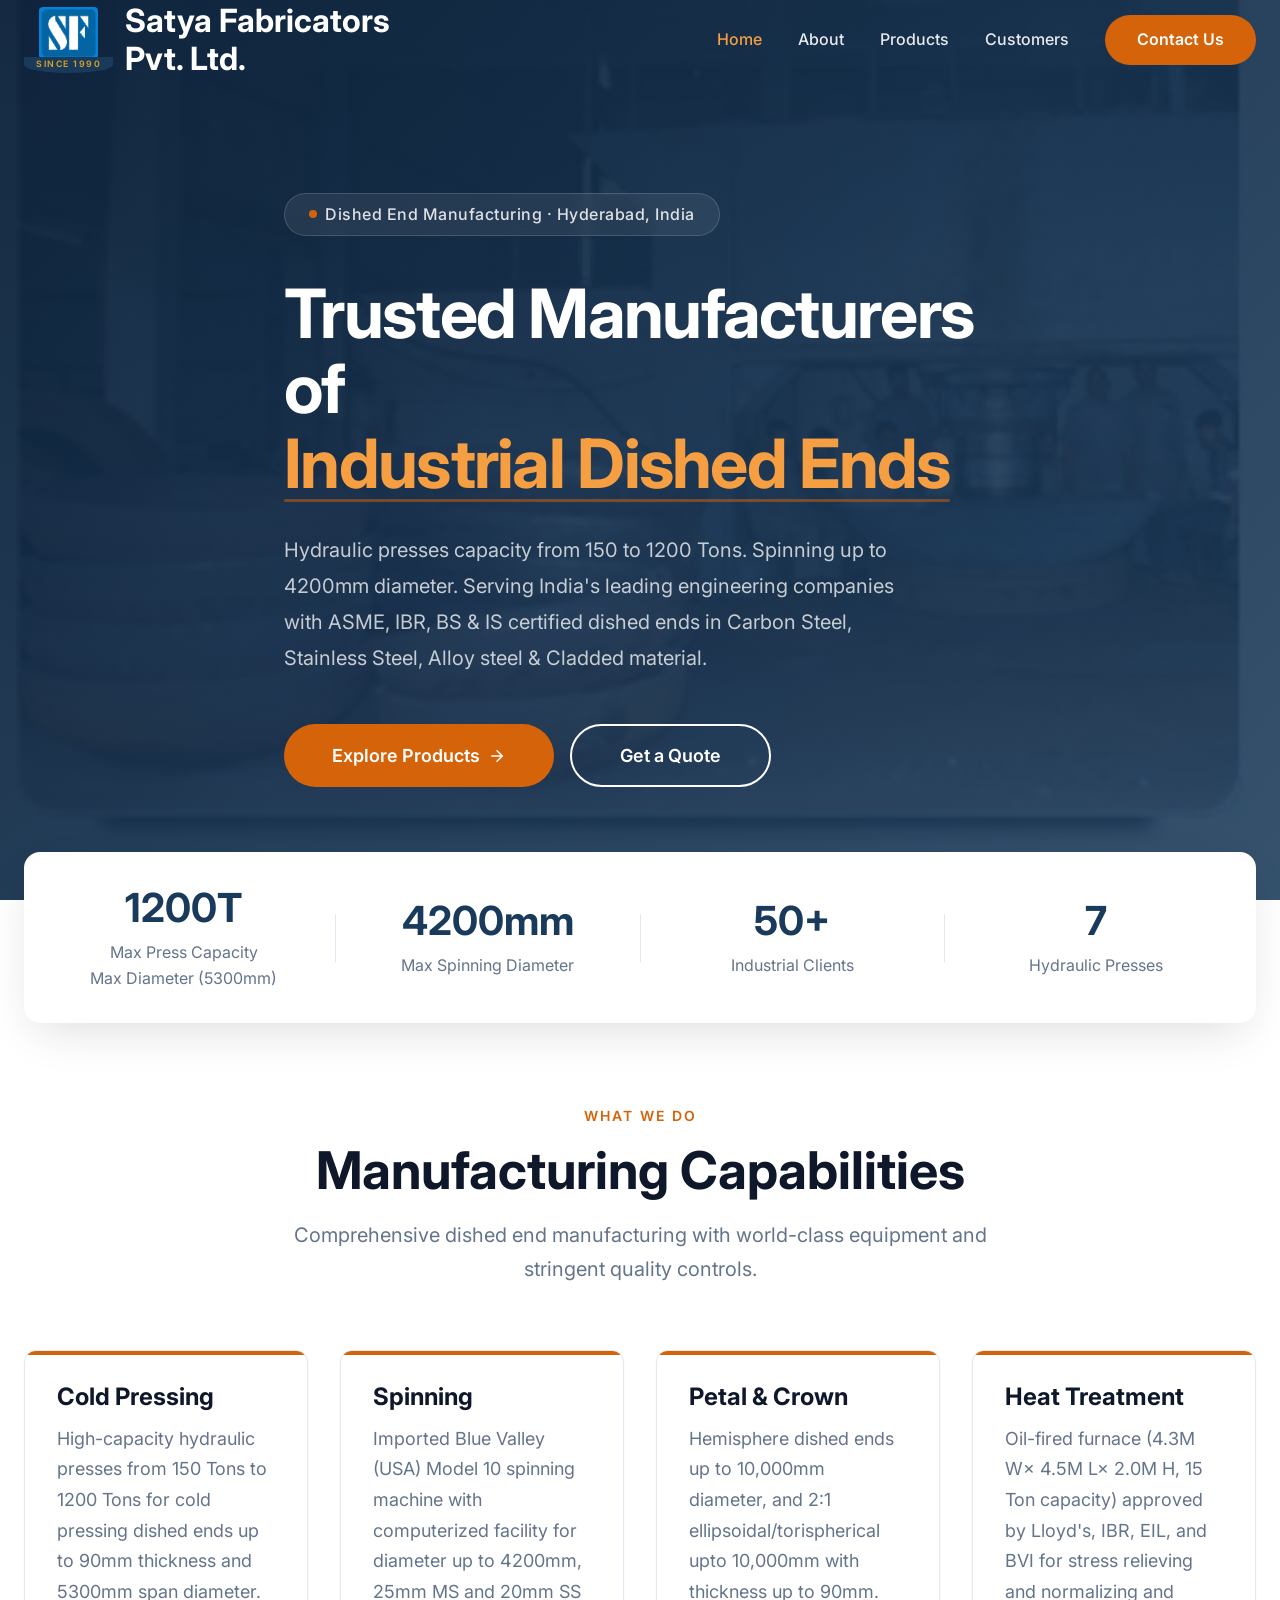
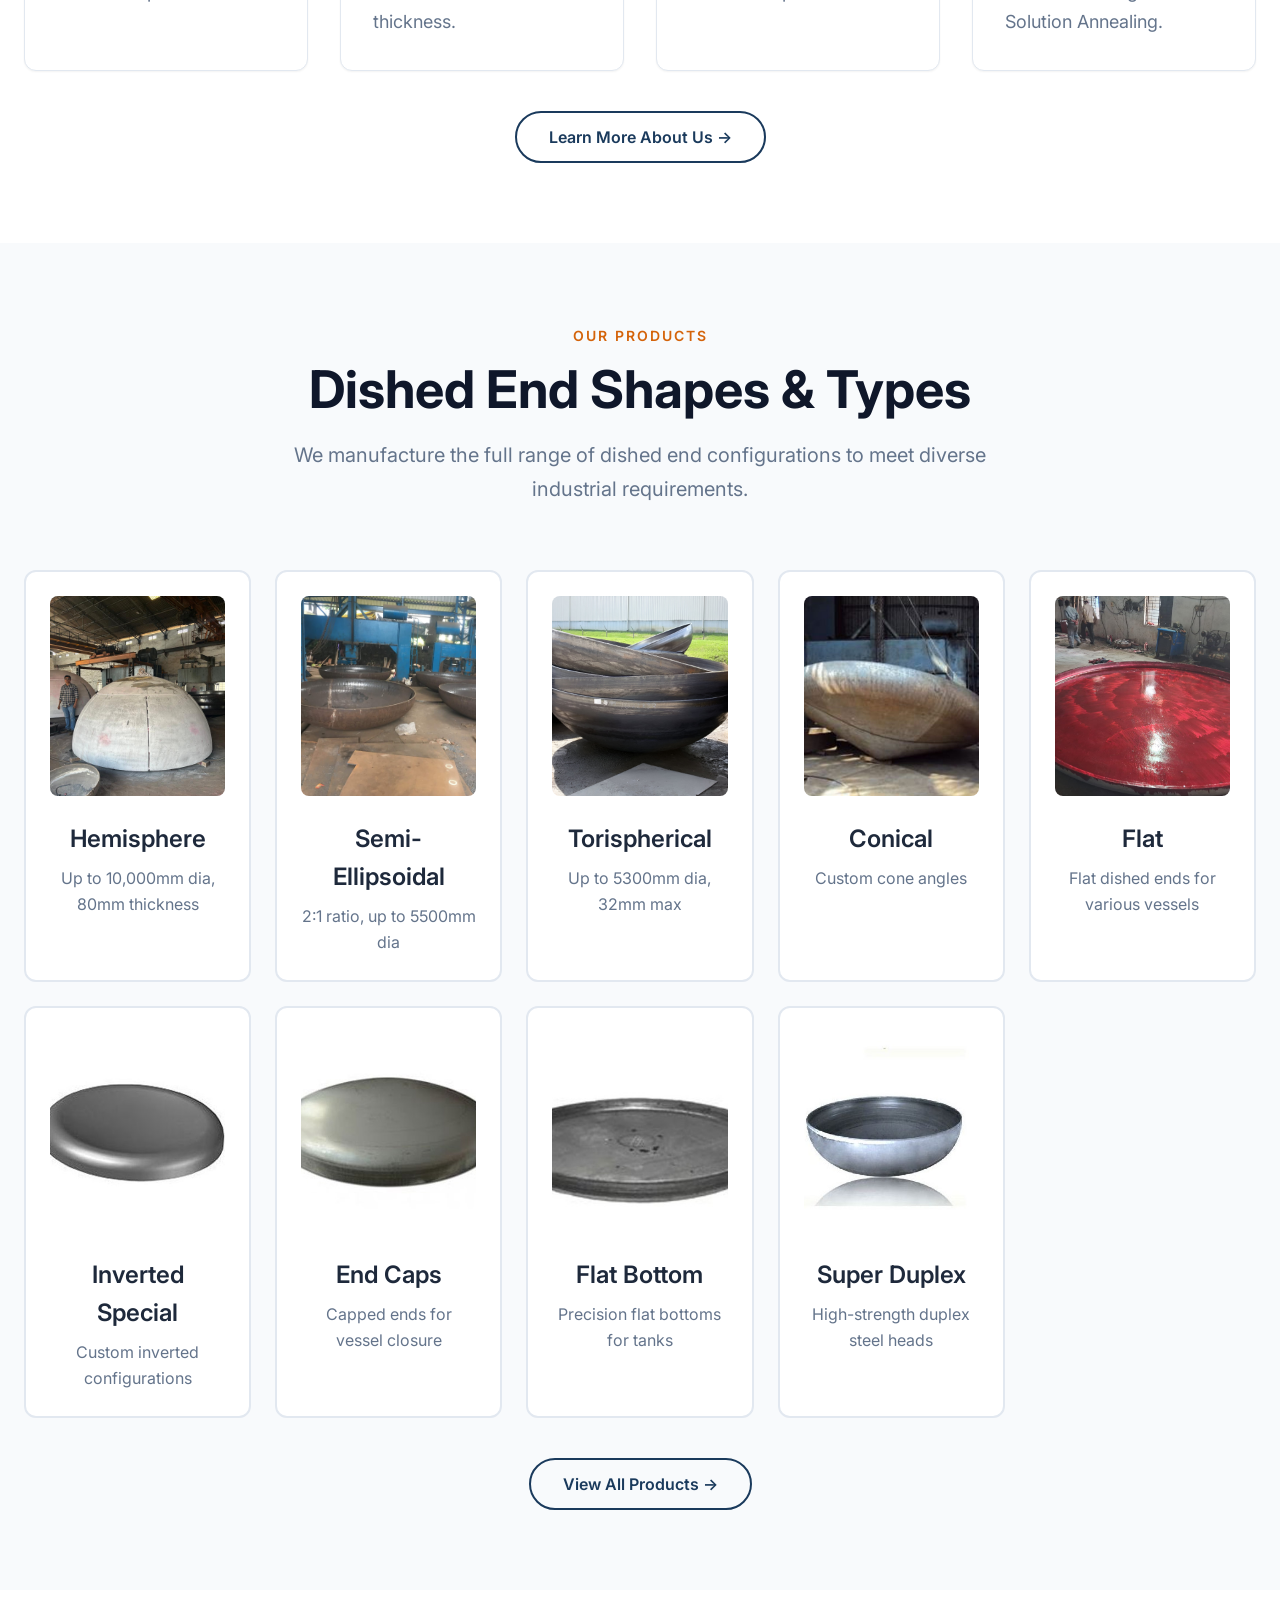
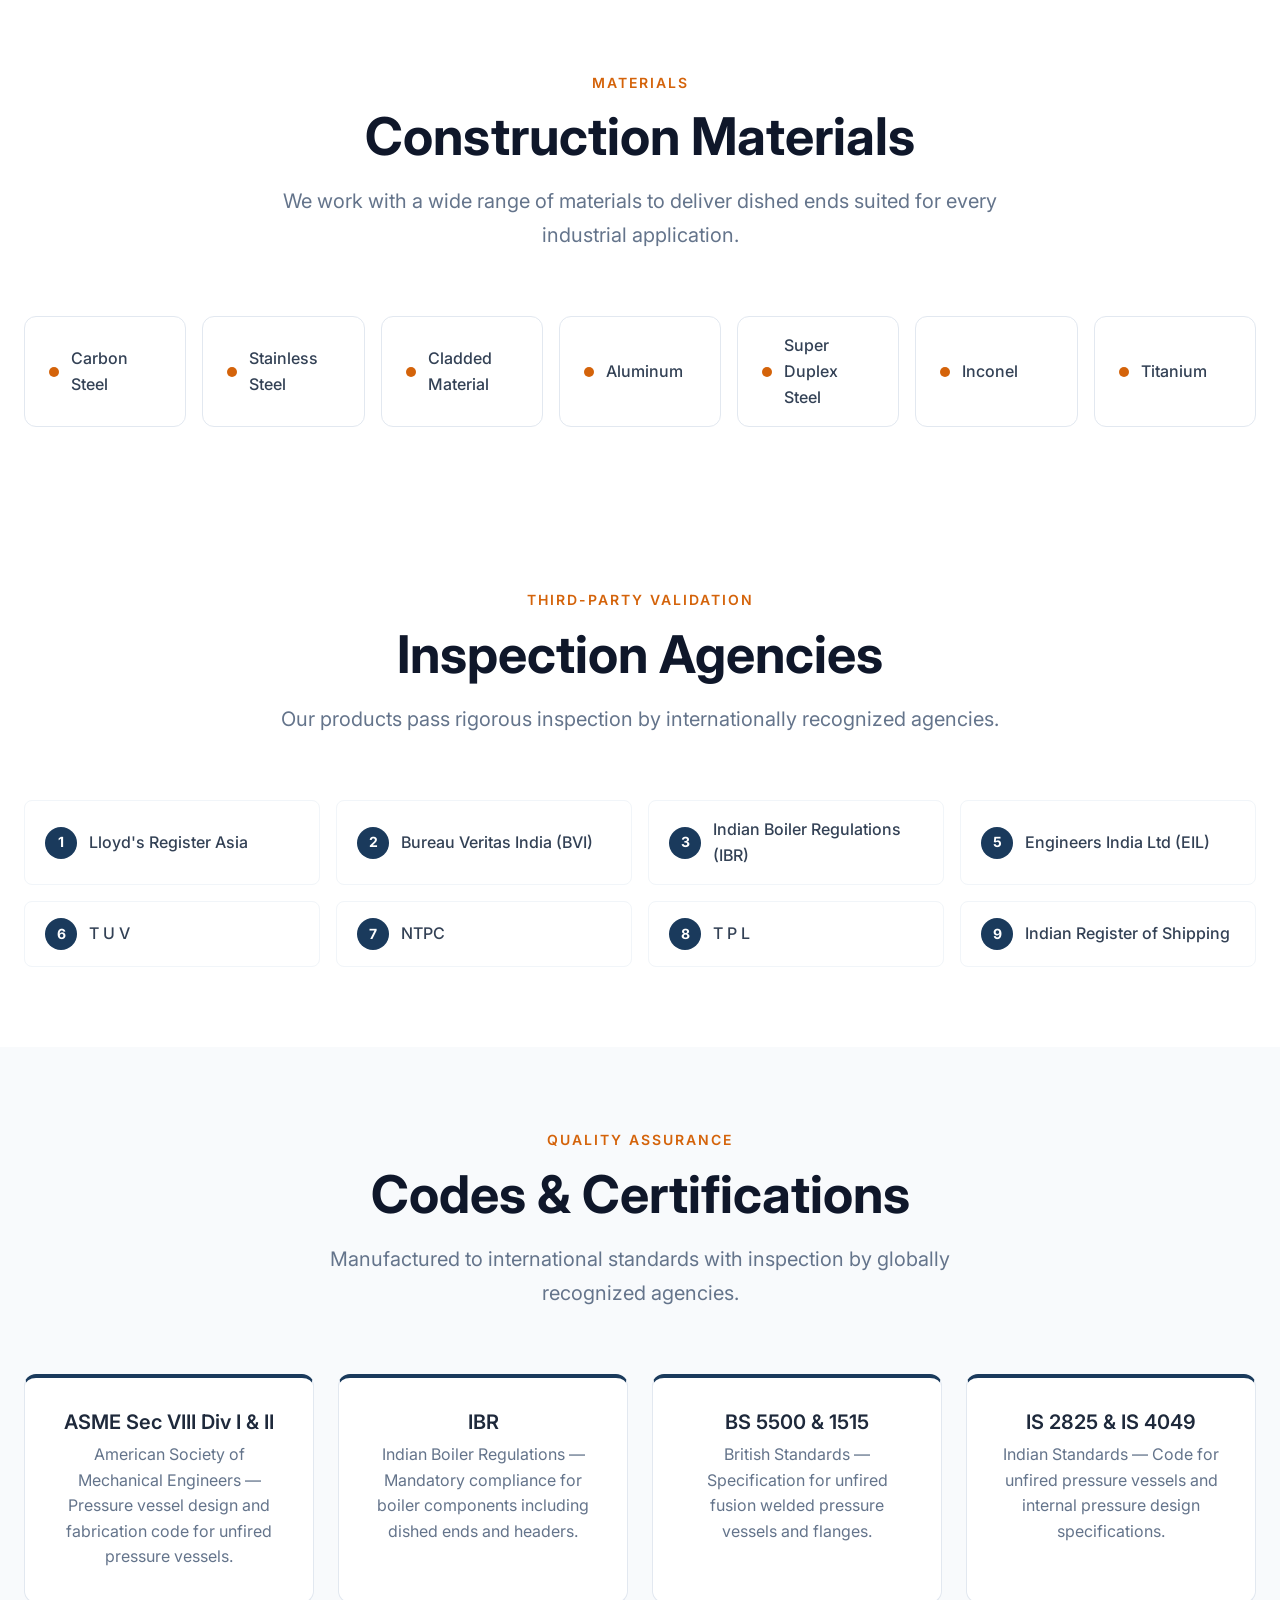
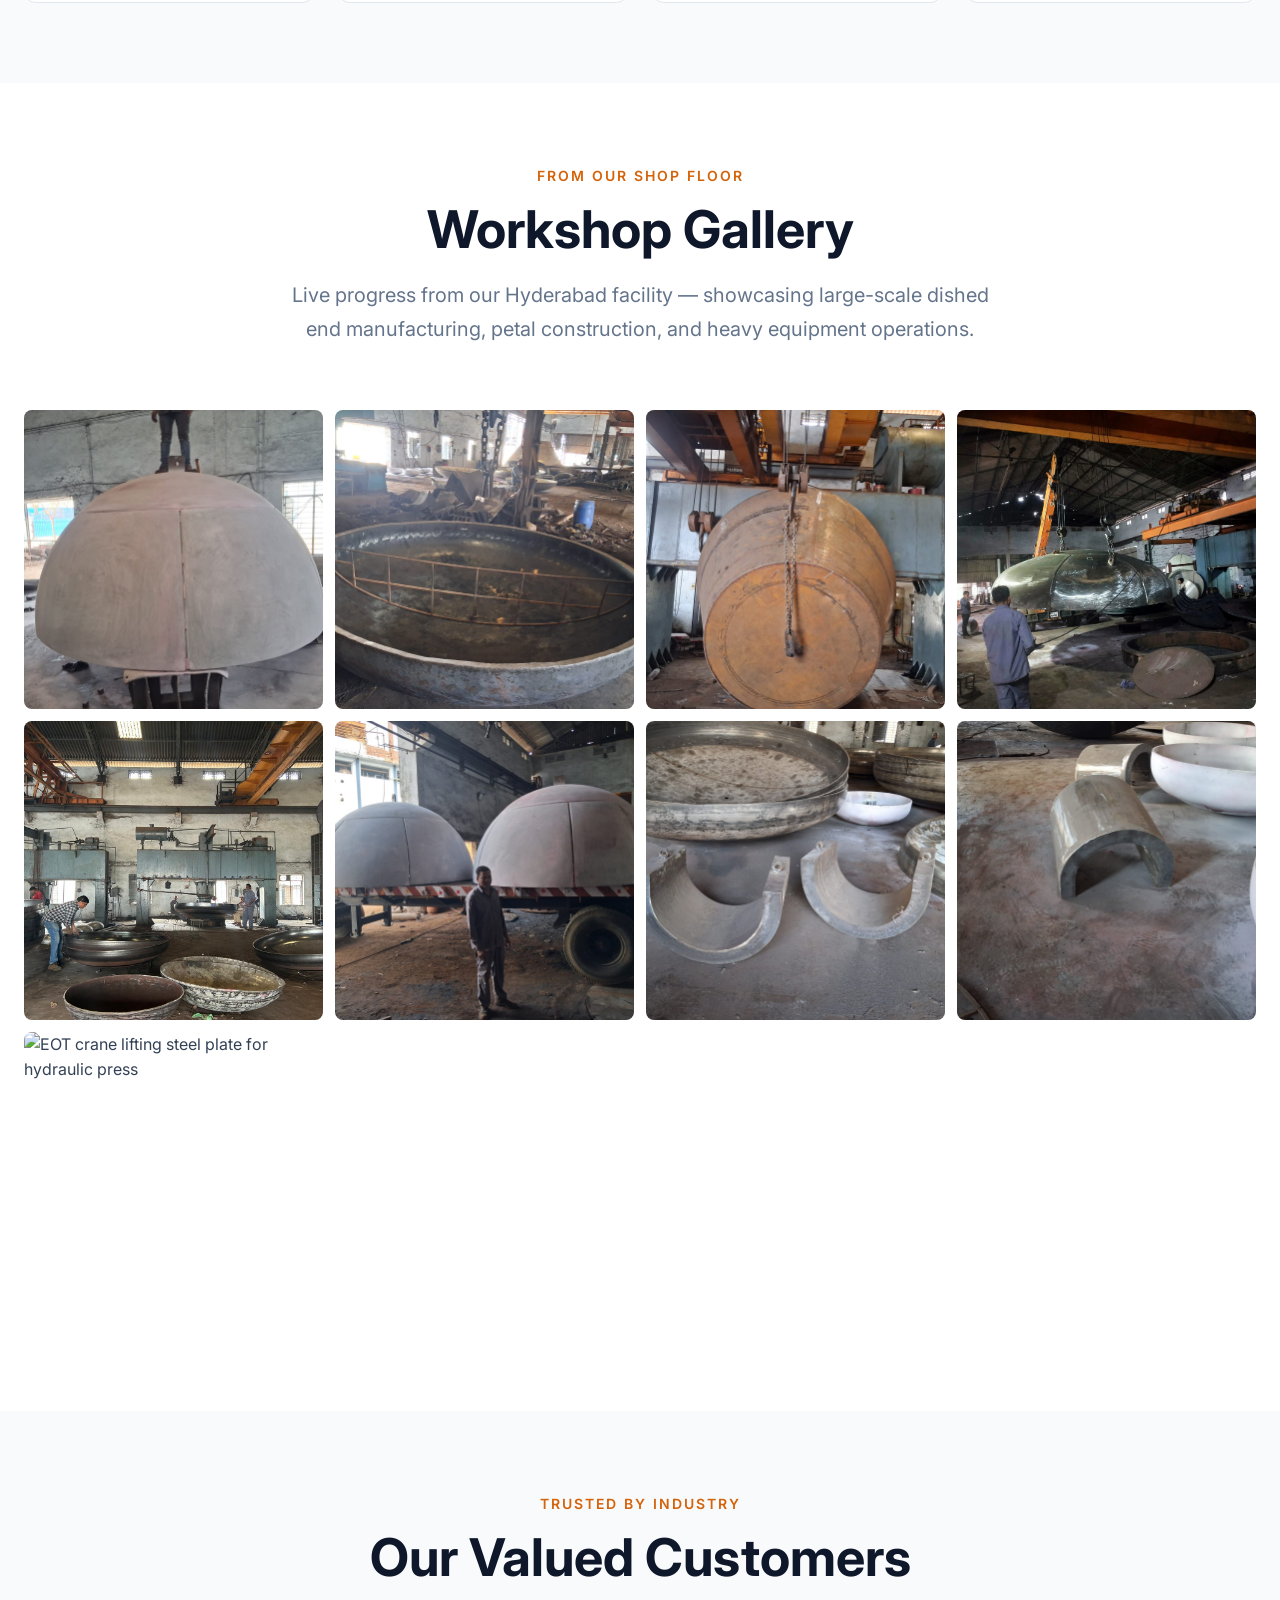
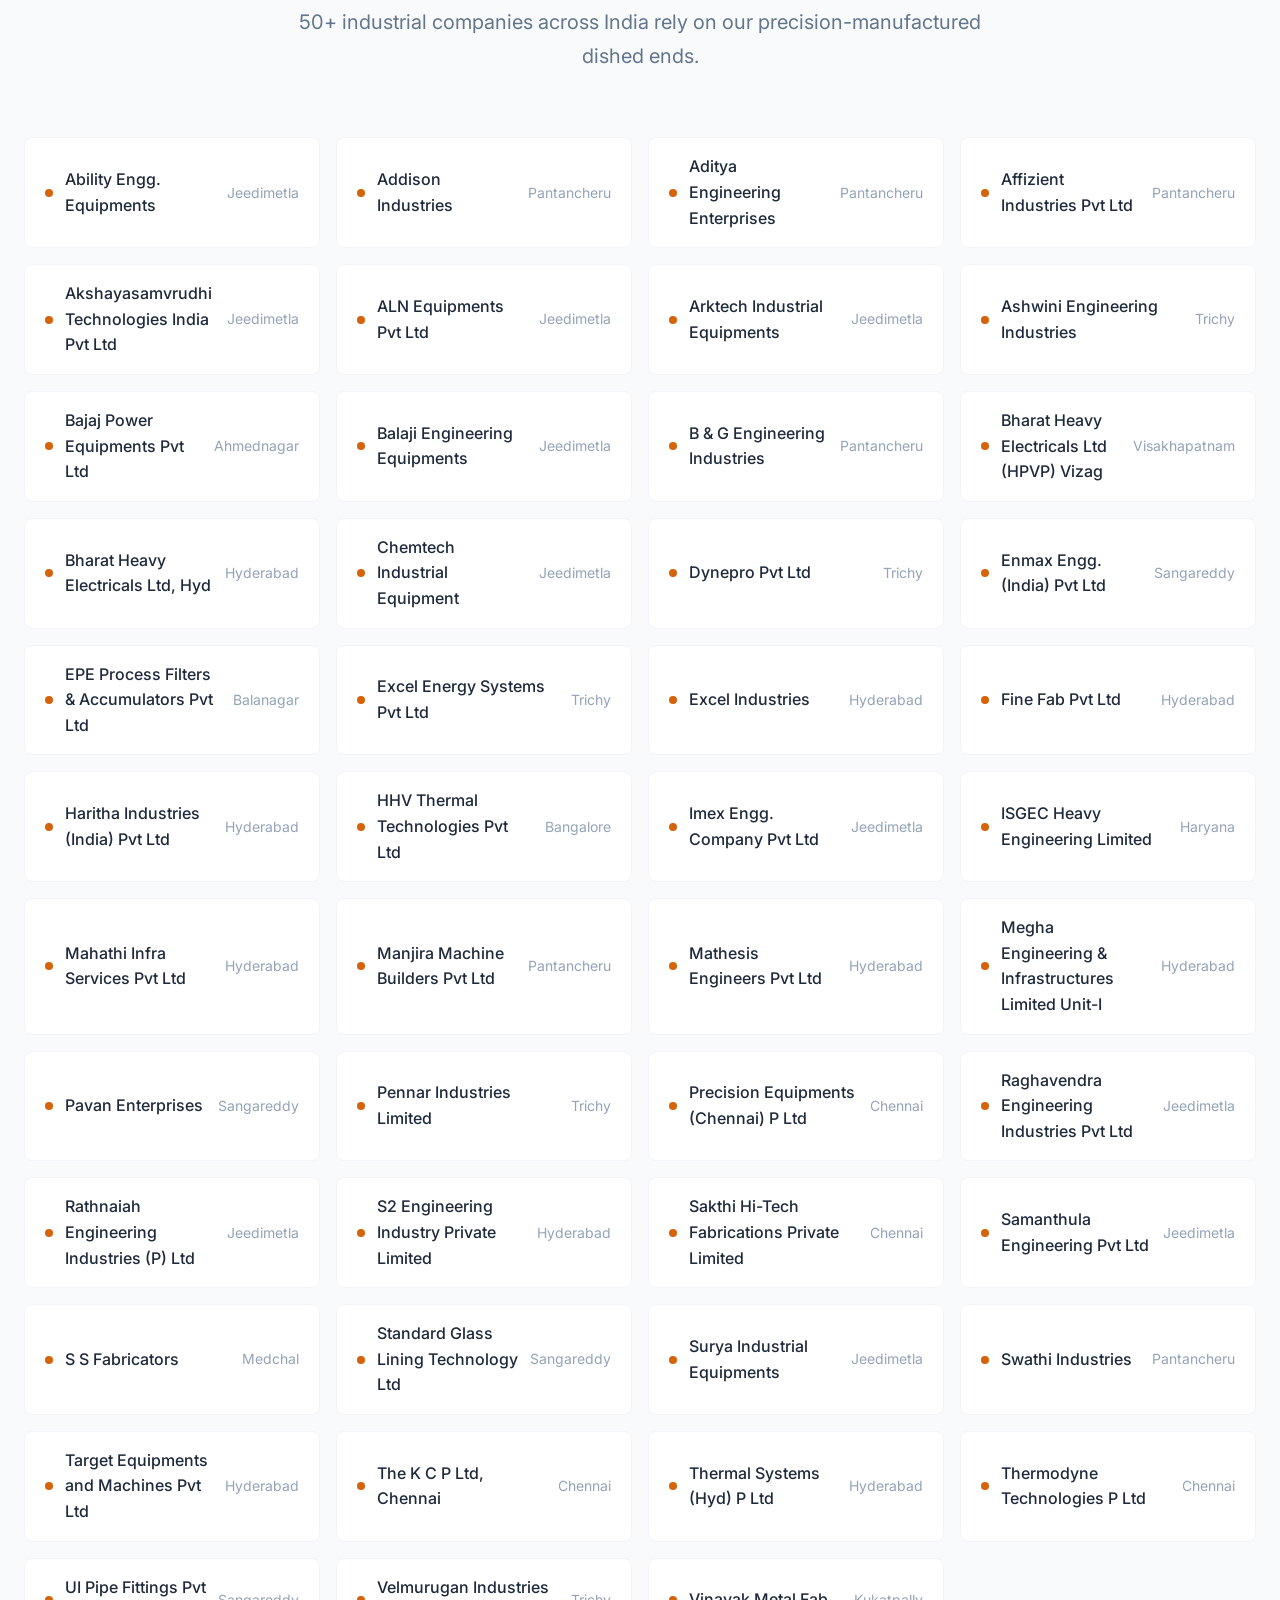
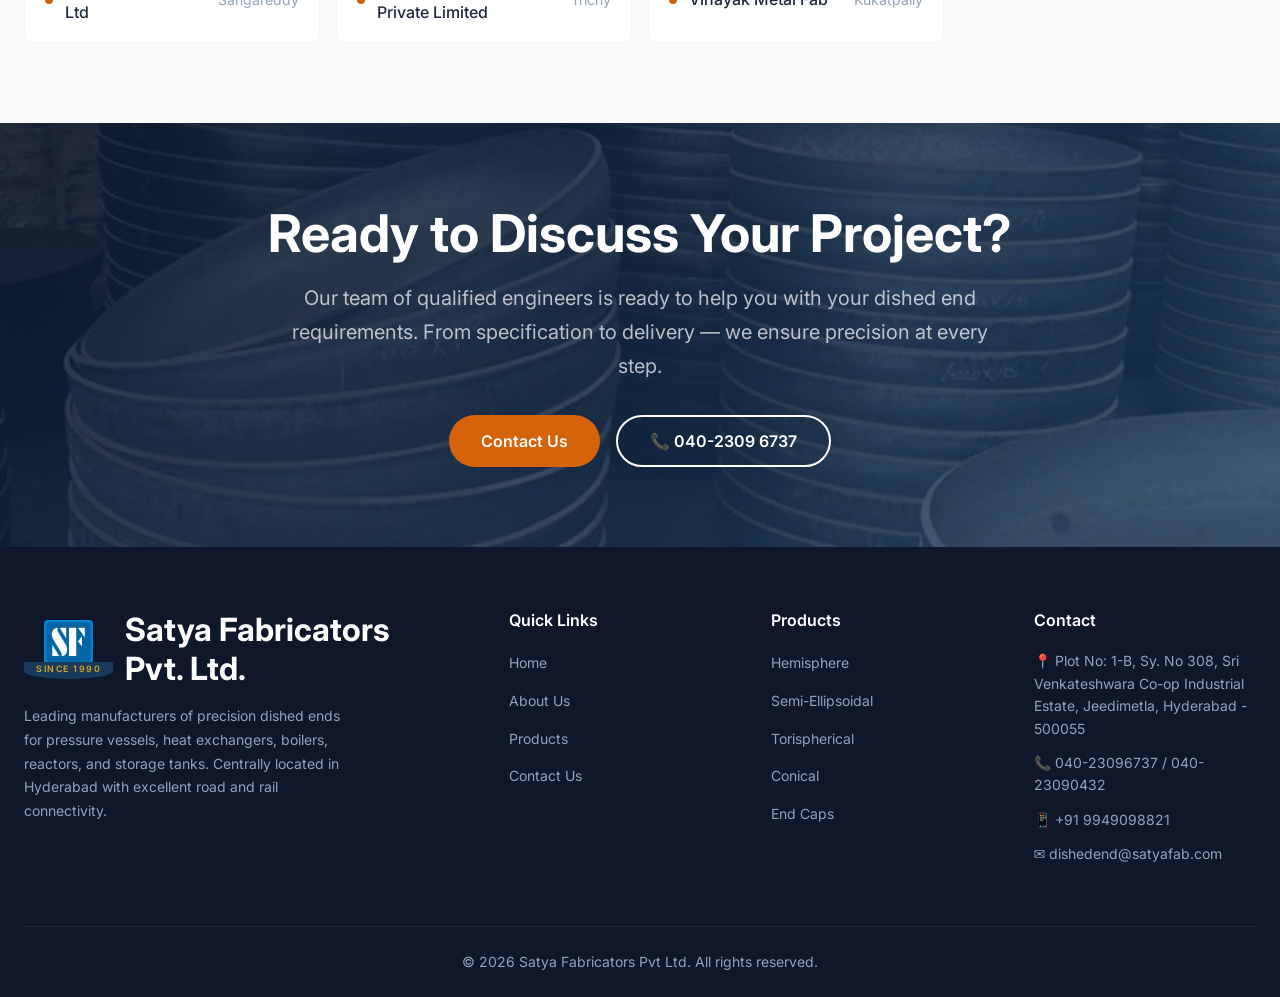
==== commit 1fddcb45: "Add Google Apps Script contact form backend, UI refinements - Contact form now submits to Google App" ====
--- a/index.html
+++ b/index.html
@@ -671,7 +671,7 @@
             </div>
             <div class="header__logo-text" style="color: var(--color-white);">
               Satya Fabricators
-              <span>Pvt. Ltd.</span>
+              <br>Pvt. Ltd.<br>
             </div>
           </div>
           <p>Leading manufacturers of precision dished ends for pressure vessels, heat exchangers, boilers, reactors, and storage tanks. Centrally located in Hyderabad with excellent road and rail connectivity.</p>
@@ -704,7 +704,7 @@
         </div>
       </div>
       <div class="footer__bottom">
-        &copy; 2025 Satya Fabricators Pvt Ltd. All rights reserved.
+        &copy; 2026 Satya Fabricators Pvt Ltd. All rights reserved.
       </div>
     </div>
   </footer>
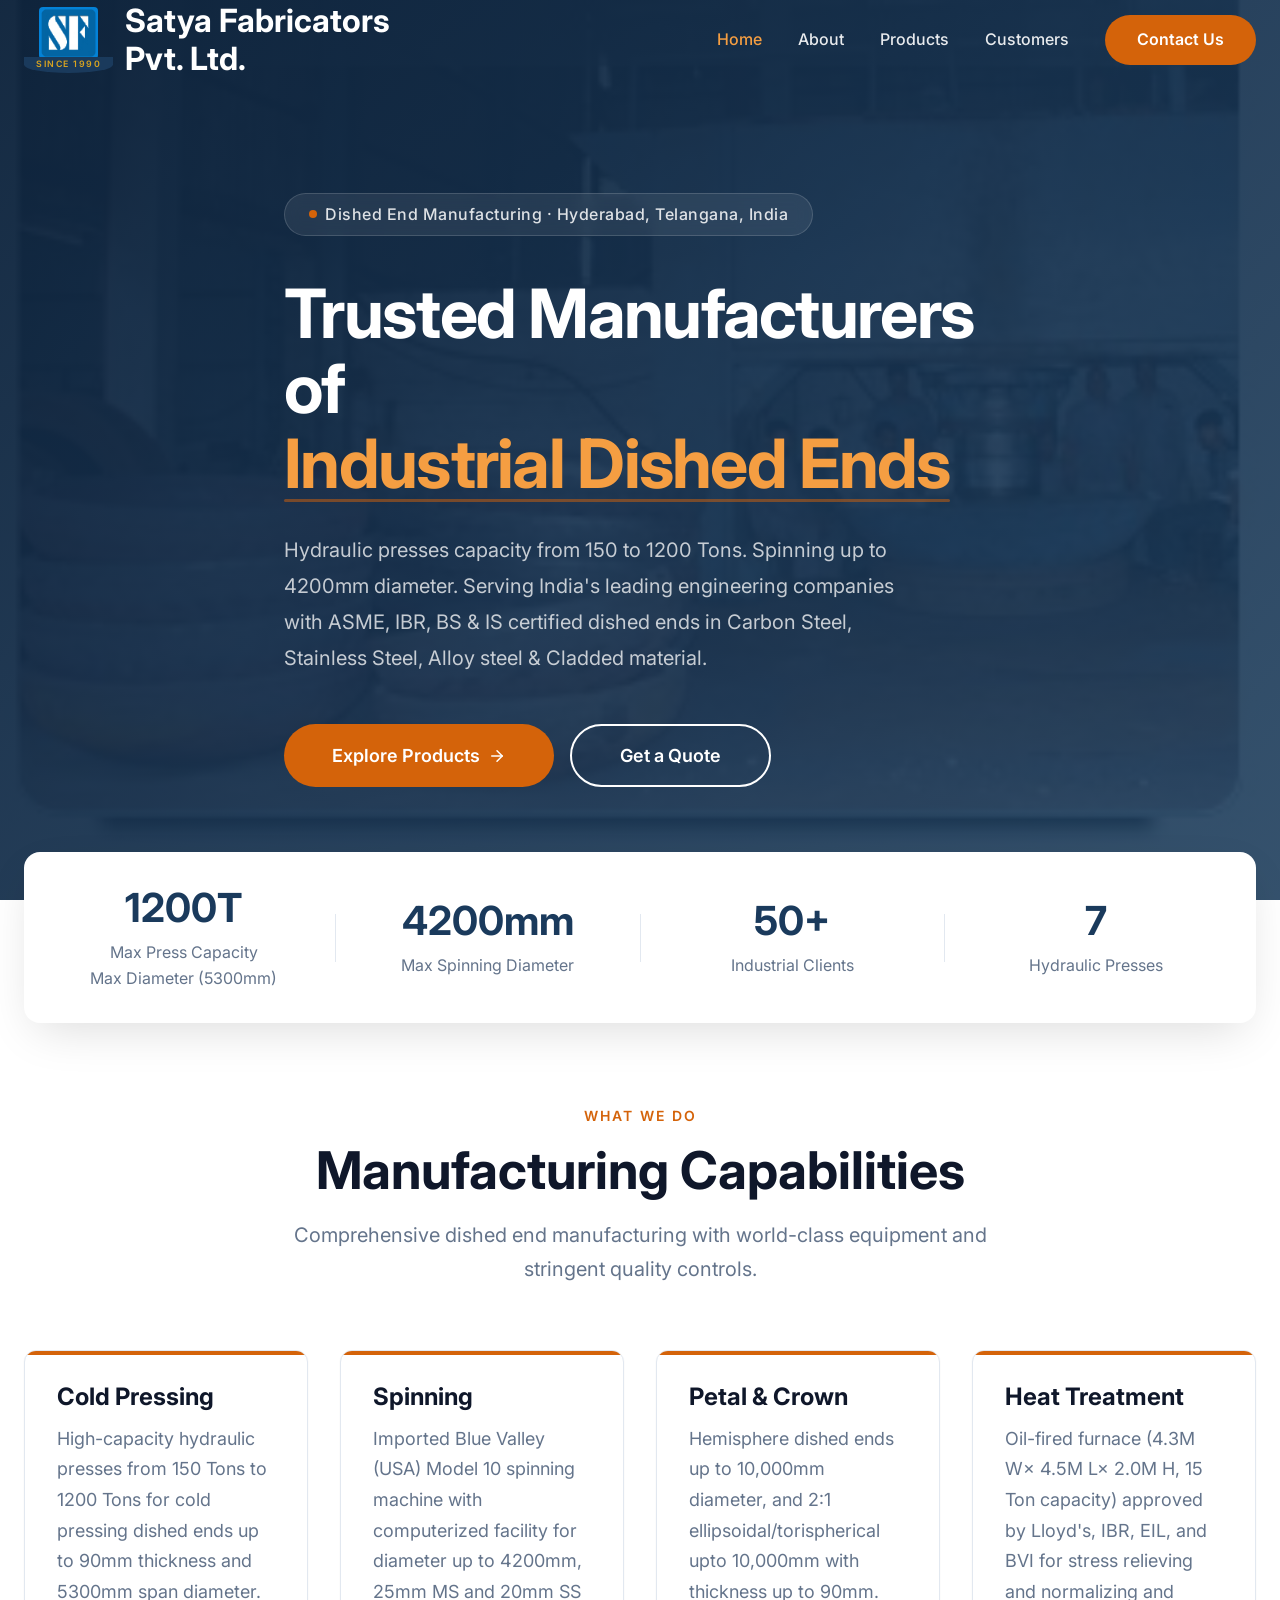
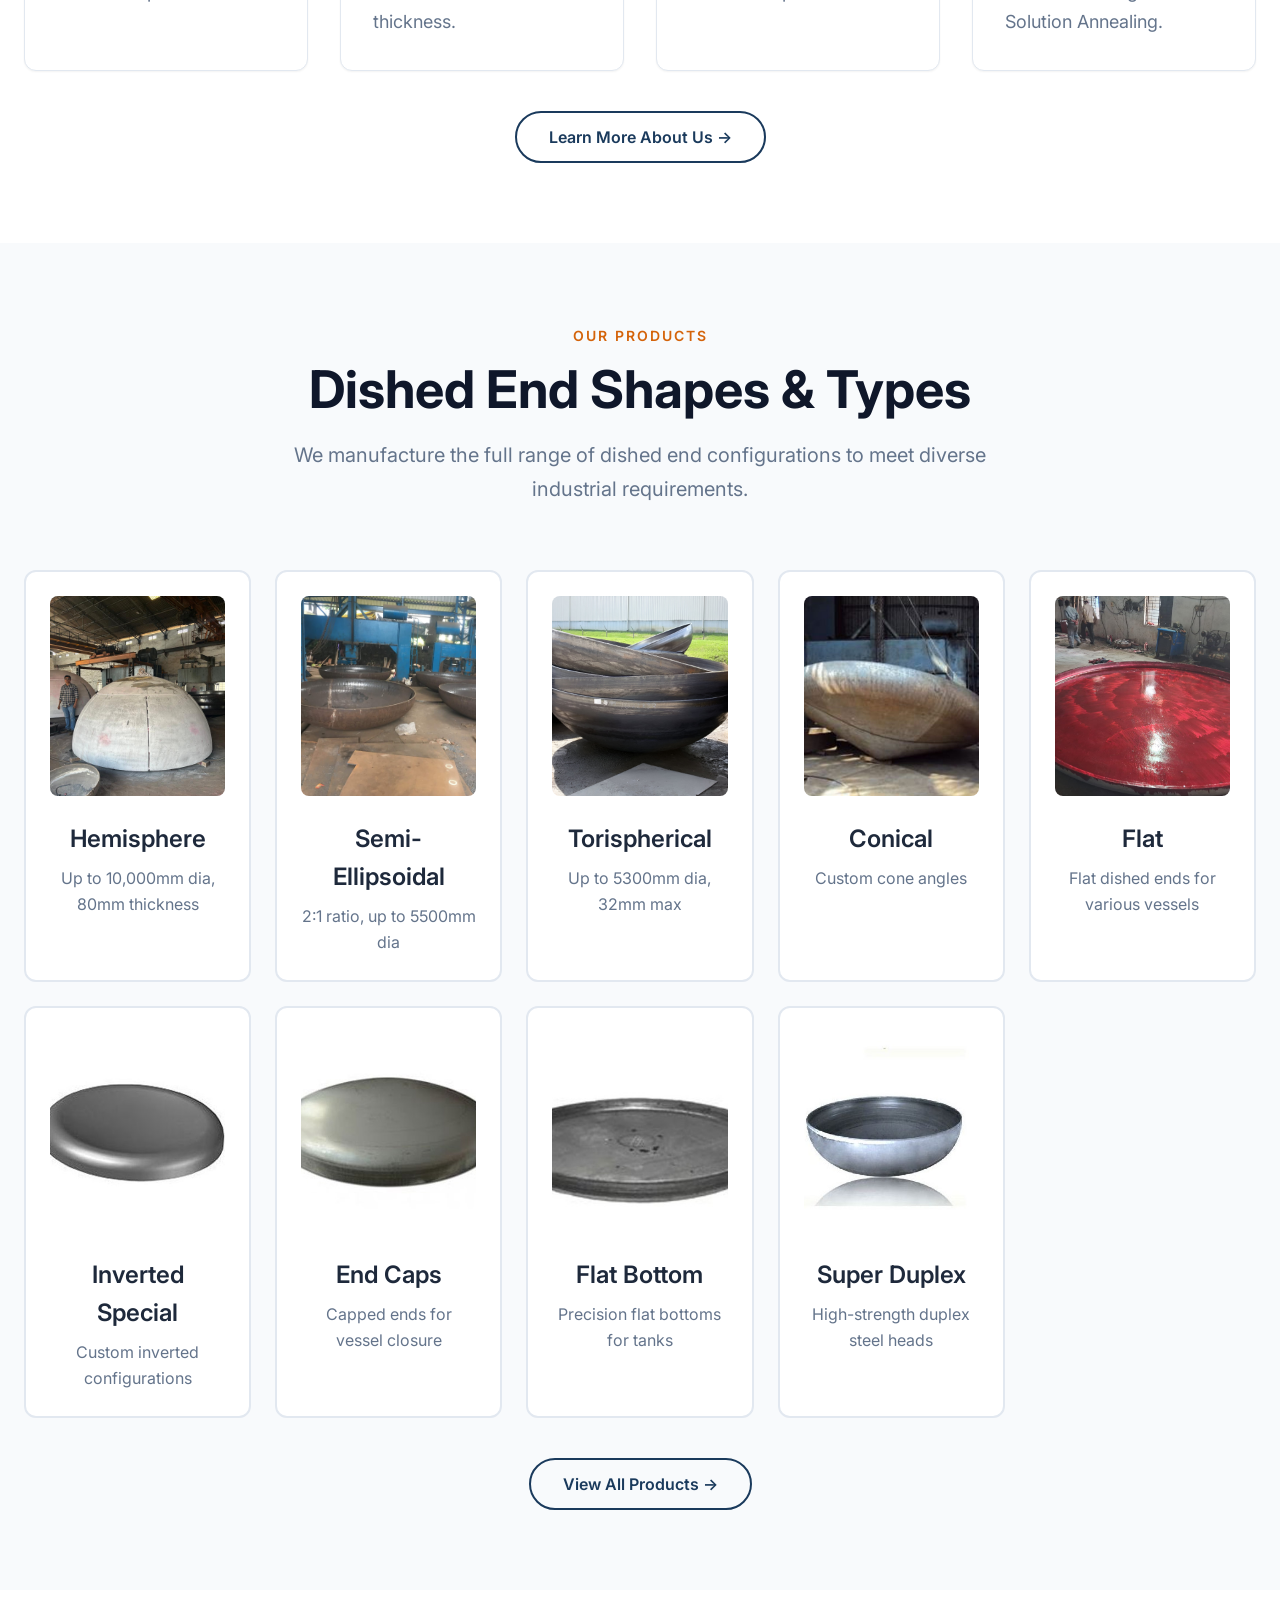
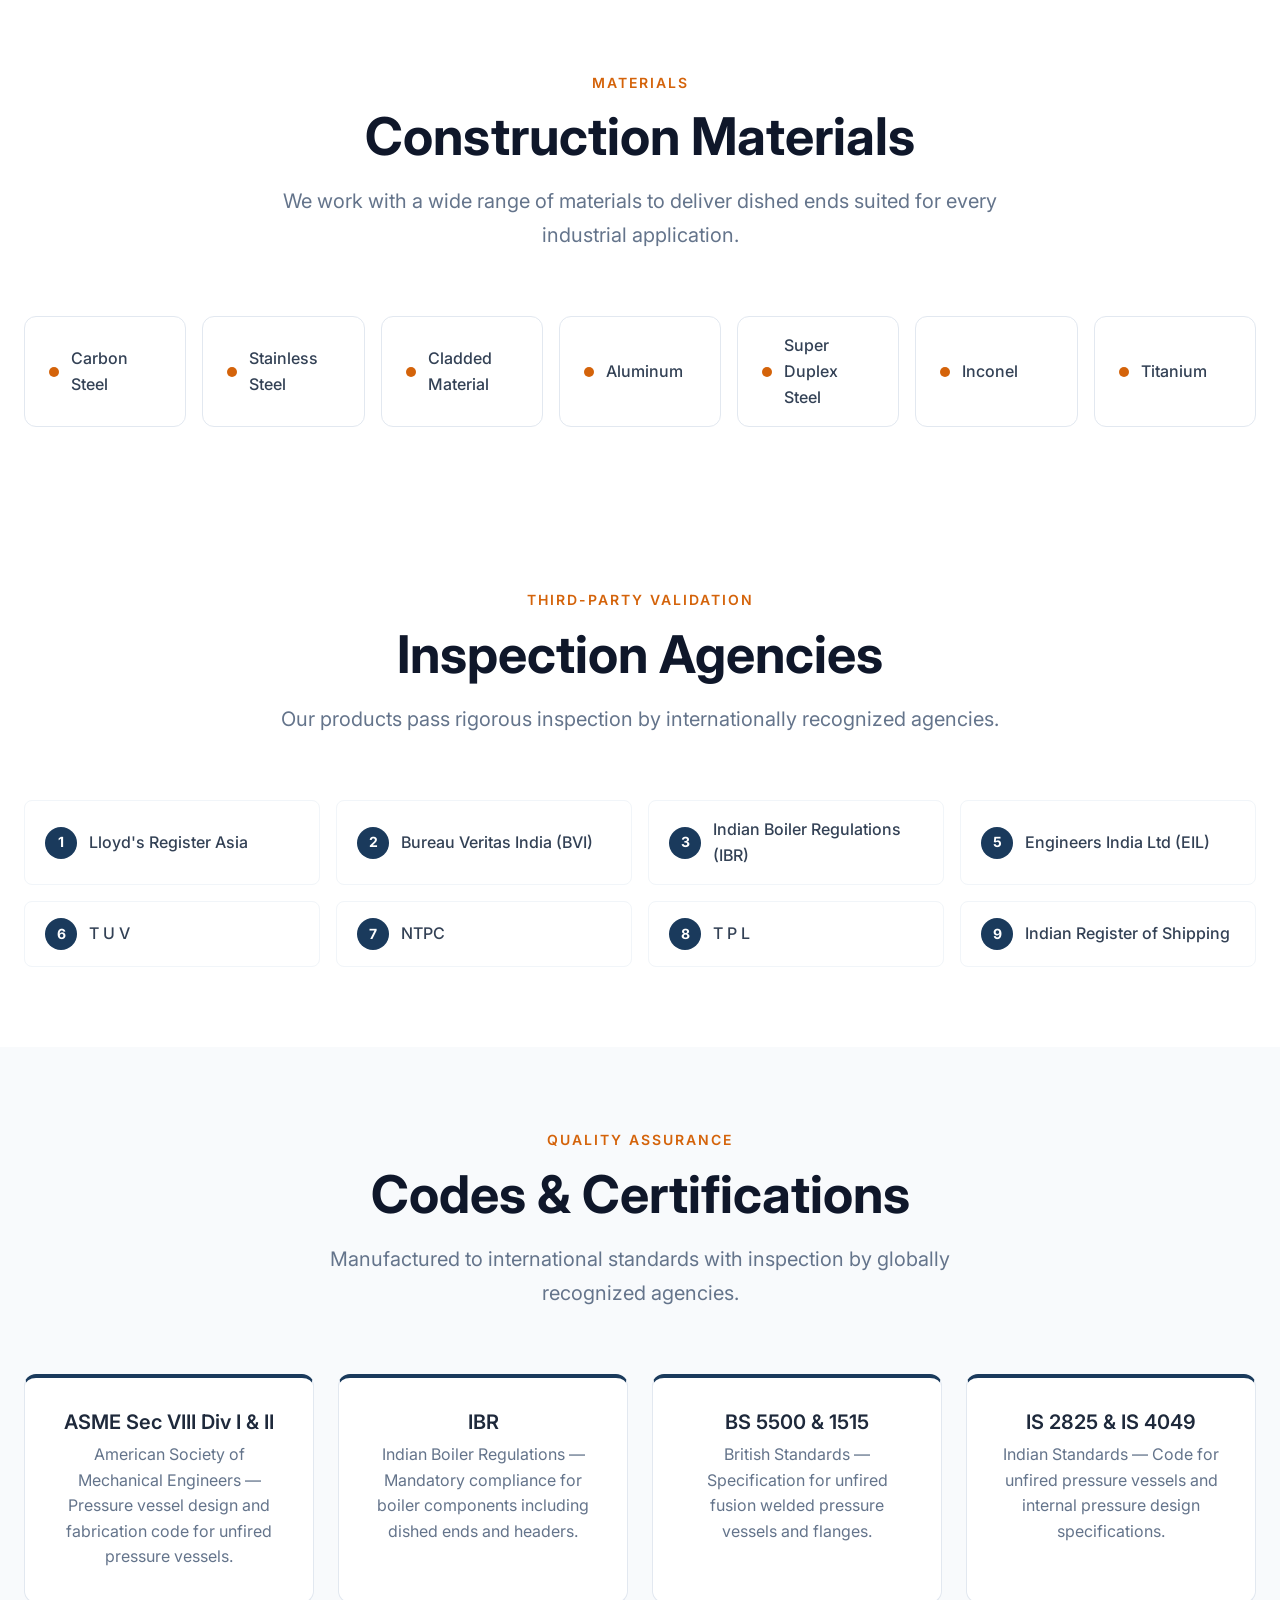
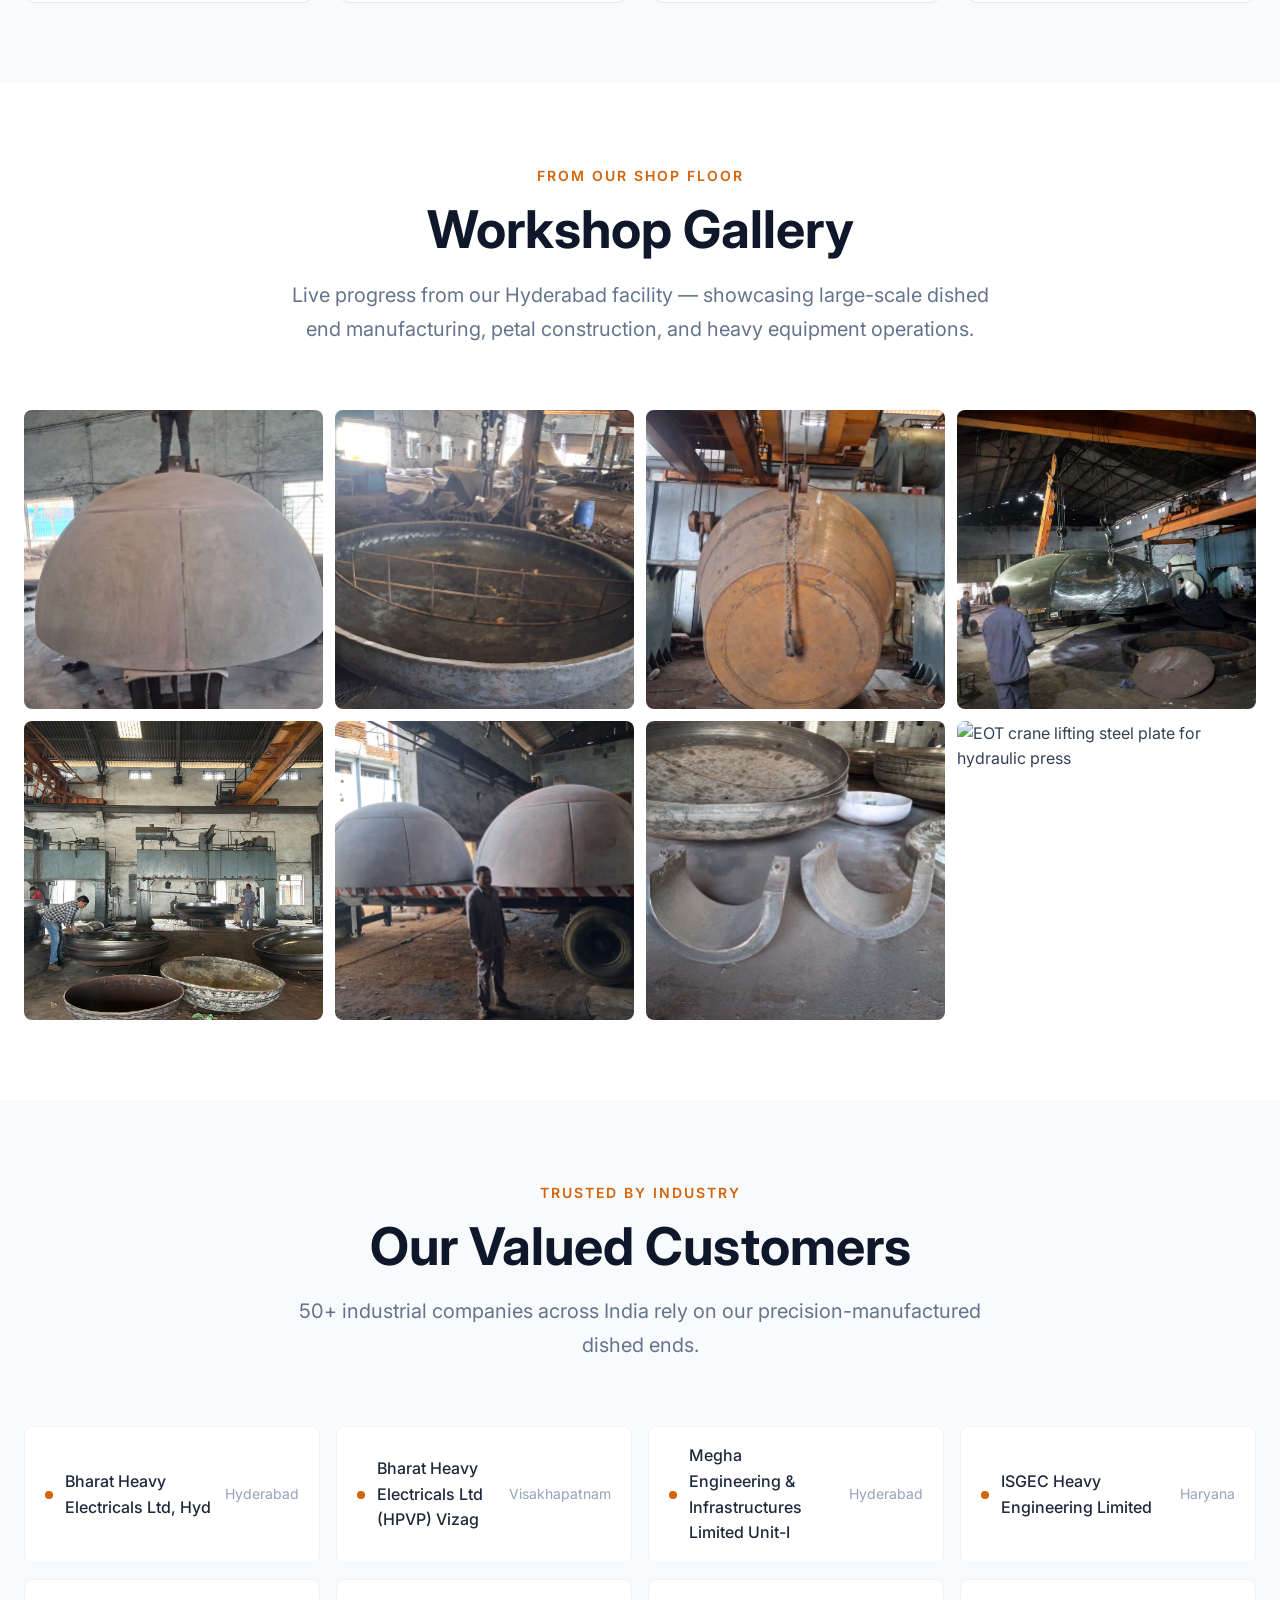
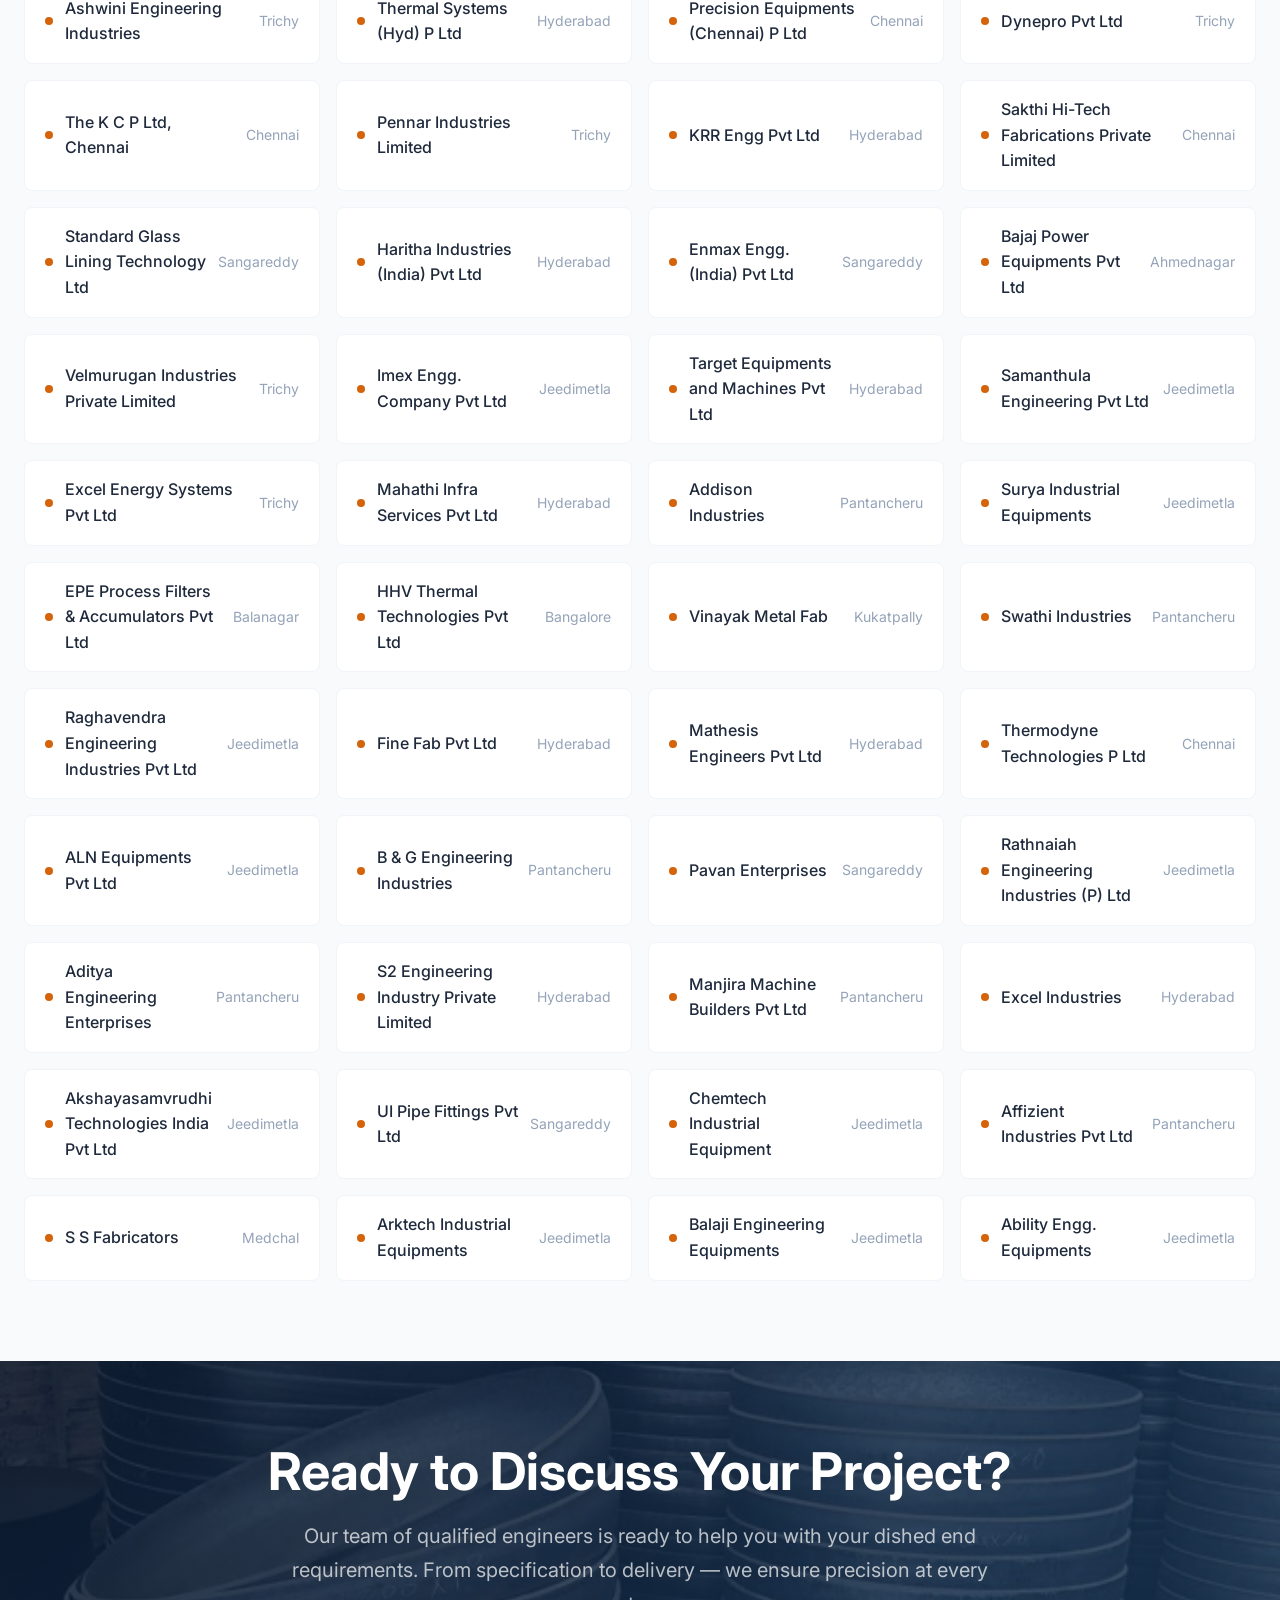
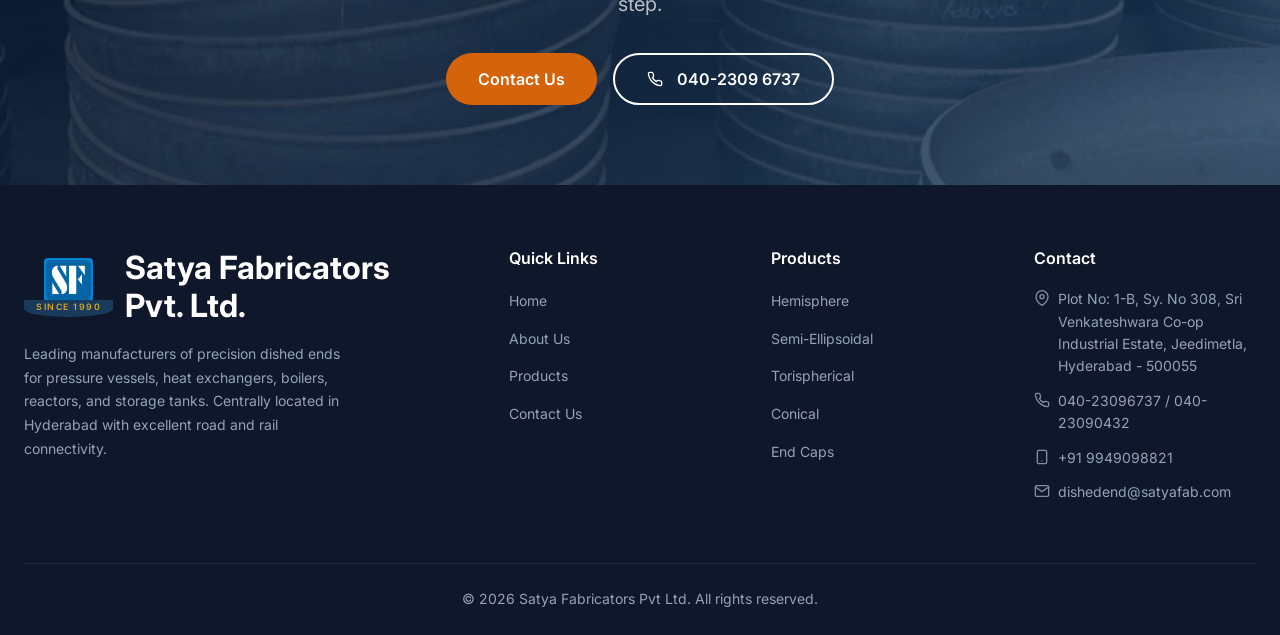
==== commit 2295a29a: "SEO, customer reorder, and professional SVG icons update - Added 'Telangana, India' to all page titl" ====
--- a/index.html
+++ b/index.html
@@ -4,7 +4,7 @@
   <meta charset="UTF-8">
   <meta name="viewport" content="width=device-width, initial-scale=1.0">
   <meta name="description" content="Satya Fabricators Pvt Ltd — Leading manufacturer of Dished Ends for pressure vessels, heat exchangers, boilers and reactors. Cold pressing up to 1200 Tons, Hyderabad, India.">
-  <title>Satya Fabricators Pvt Ltd — Dished End Manufacturers</title>
+  <title>Satya Fabricators Pvt Ltd — Dished End Manufacturers | Telangana, India</title>
   <link rel="preconnect" href="https://fonts.googleapis.com">
   <link rel="preconnect" href="https://fonts.gstatic.com" crossorigin>
   <link href="https://fonts.googleapis.com/css2?family=Inter:wght@400;500;600;700&display=swap" rel="stylesheet">
@@ -54,7 +54,7 @@
       <div class="banner__content">
         <div class="banner__tag">
           <span class="banner__tag-dot"></span>
-          Dished End Manufacturing &middot; Hyderabad, India
+          Dished End Manufacturing &middot; Hyderabad, Telangana, India
         </div>
         <h1 class="banner__title">
           Trusted Manufacturers of<br>
@@ -362,12 +362,6 @@
             <span class="lightbox-item__caption">Prepared Half Rings</span>
           </div>
         </div>
-        <div class="lightbox-item" data-title="Stainless Steel Half Rings" data-desc="Mirror-polished stainless steel half ring segment, precision-formed for large-diameter dished end constructions.">
-          <img src="images/ready_half_rings.jpeg" alt="Polished stainless steel half ring component">
-          <div class="lightbox-item__overlay">
-            <span class="lightbox-item__caption">SS Half Rings</span>
-          </div>
-        </div>
         <div class="lightbox-item" data-title="Crane Utilization for Hydraulic Press" data-desc="10-metric-ton EOT crane positioning heavy steel plate blanks onto our large-capacity hydraulic press.">
           <img src="images/Utilization_of_Crane_for_Large_Hydraulic_Press.jpeg" alt="EOT crane lifting steel plate for hydraulic press">
           <div class="lightbox-item__overlay">
@@ -404,8 +398,113 @@
       <div class="customers__grid reveal">
         <div class="customer-item">
           <span class="customer-item__marker"></span>
-          <span class="customer-item__name">Ability Engg. Equipments</span>
-          <span class="customer-item__location">Jeedimetla</span>
+          <span class="customer-item__name">Bharat Heavy Electricals Ltd, Hyd</span>
+          <span class="customer-item__location">Hyderabad</span>
+        </div>
+        <div class="customer-item">
+          <span class="customer-item__marker"></span>
+          <span class="customer-item__name">Bharat Heavy Electricals Ltd (HPVP) Vizag</span>
+          <span class="customer-item__location">Visakhapatnam</span>
+        </div>
+        <div class="customer-item">
+          <span class="customer-item__marker"></span>
+          <span class="customer-item__name">Megha Engineering &amp; Infrastructures Limited Unit-I</span>
+          <span class="customer-item__location">Hyderabad</span>
+        </div>
+        <div class="customer-item">
+          <span class="customer-item__marker"></span>
+          <span class="customer-item__name">ISGEC Heavy Engineering Limited</span>
+          <span class="customer-item__location">Haryana</span>
+        </div>
+        <div class="customer-item">
+          <span class="customer-item__marker"></span>
+          <span class="customer-item__name">Ashwini Engineering Industries</span>
+          <span class="customer-item__location">Trichy</span>
+        </div>
+        <div class="customer-item">
+          <span class="customer-item__marker"></span>
+          <span class="customer-item__name">Thermal Systems (Hyd) P Ltd</span>
+          <span class="customer-item__location">Hyderabad</span>
+        </div>
+        <div class="customer-item">
+          <span class="customer-item__marker"></span>
+          <span class="customer-item__name">Precision Equipments (Chennai) P Ltd</span>
+          <span class="customer-item__location">Chennai</span>
+        </div>
+        <div class="customer-item">
+          <span class="customer-item__marker"></span>
+          <span class="customer-item__name">Dynepro Pvt Ltd</span>
+          <span class="customer-item__location">Trichy</span>
+        </div>
+        <div class="customer-item">
+          <span class="customer-item__marker"></span>
+          <span class="customer-item__name">The K C P Ltd, Chennai</span>
+          <span class="customer-item__location">Chennai</span>
+        </div>
+        <div class="customer-item">
+          <span class="customer-item__marker"></span>
+          <span class="customer-item__name">Pennar Industries Limited</span>
+          <span class="customer-item__location">Trichy</span>
+        </div>
+        <div class="customer-item">
+          <span class="customer-item__marker"></span>
+          <span class="customer-item__name">KRR Engg Pvt Ltd</span>
+          <span class="customer-item__location">Hyderabad</span>
+        </div>
+        <div class="customer-item">
+          <span class="customer-item__marker"></span>
+          <span class="customer-item__name">Sakthi Hi-Tech Fabrications Private Limited</span>
+          <span class="customer-item__location">Chennai</span>
+        </div>
+        <div class="customer-item">
+          <span class="customer-item__marker"></span>
+          <span class="customer-item__name">Standard Glass Lining Technology Ltd</span>
+          <span class="customer-item__location">Sangareddy</span>
+        </div>
+        <div class="customer-item">
+          <span class="customer-item__marker"></span>
+          <span class="customer-item__name">Haritha Industries (India) Pvt Ltd</span>
+          <span class="customer-item__location">Hyderabad</span>
+        </div>
+        <div class="customer-item">
+          <span class="customer-item__marker"></span>
+          <span class="customer-item__name">Enmax Engg. (India) Pvt Ltd</span>
+          <span class="customer-item__location">Sangareddy</span>
+        </div>
+        <div class="customer-item">
+          <span class="customer-item__marker"></span>
+          <span class="customer-item__name">Bajaj Power Equipments Pvt Ltd</span>
+          <span class="customer-item__location">Ahmednagar</span>
+        </div>
+        <div class="customer-item">
+          <span class="customer-item__marker"></span>
+          <span class="customer-item__name">Velmurugan Industries Private Limited</span>
+          <span class="customer-item__location">Trichy</span>
+        </div>
+        <div class="customer-item">
+          <span class="customer-item__marker"></span>
+          <span class="customer-item__name">Imex Engg. Company Pvt Ltd</span>
+          <span class="customer-item__location">Jeedimetla</span>
+        </div>
+        <div class="customer-item">
+          <span class="customer-item__marker"></span>
+          <span class="customer-item__name">Target Equipments and Machines Pvt Ltd</span>
+          <span class="customer-item__location">Hyderabad</span>
+        </div>
+        <div class="customer-item">
+          <span class="customer-item__marker"></span>
+          <span class="customer-item__name">Samanthula Engineering Pvt Ltd</span>
+          <span class="customer-item__location">Jeedimetla</span>
+        </div>
+        <div class="customer-item">
+          <span class="customer-item__marker"></span>
+          <span class="customer-item__name">Excel Energy Systems Pvt Ltd</span>
+          <span class="customer-item__location">Trichy</span>
+        </div>
+        <div class="customer-item">
+          <span class="customer-item__marker"></span>
+          <span class="customer-item__name">Mahathi Infra Services Pvt Ltd</span>
+          <span class="customer-item__location">Hyderabad</span>
         </div>
         <div class="customer-item">
           <span class="customer-item__marker"></span>
@@ -414,228 +513,128 @@
         </div>
         <div class="customer-item">
           <span class="customer-item__marker"></span>
+          <span class="customer-item__name">Surya Industrial Equipments</span>
+          <span class="customer-item__location">Jeedimetla</span>
+        </div>
+        <div class="customer-item">
+          <span class="customer-item__marker"></span>
+          <span class="customer-item__name">EPE Process Filters &amp; Accumulators Pvt Ltd</span>
+          <span class="customer-item__location">Balanagar</span>
+        </div>
+        <div class="customer-item">
+          <span class="customer-item__marker"></span>
+          <span class="customer-item__name">HHV Thermal Technologies Pvt Ltd</span>
+          <span class="customer-item__location">Bangalore</span>
+        </div>
+        <div class="customer-item">
+          <span class="customer-item__marker"></span>
+          <span class="customer-item__name">Vinayak Metal Fab</span>
+          <span class="customer-item__location">Kukatpally</span>
+        </div>
+        <div class="customer-item">
+          <span class="customer-item__marker"></span>
+          <span class="customer-item__name">Swathi Industries</span>
+          <span class="customer-item__location">Pantancheru</span>
+        </div>
+        <div class="customer-item">
+          <span class="customer-item__marker"></span>
+          <span class="customer-item__name">Raghavendra Engineering Industries Pvt Ltd</span>
+          <span class="customer-item__location">Jeedimetla</span>
+        </div>
+        <div class="customer-item">
+          <span class="customer-item__marker"></span>
+          <span class="customer-item__name">Fine Fab Pvt Ltd</span>
+          <span class="customer-item__location">Hyderabad</span>
+        </div>
+        <div class="customer-item">
+          <span class="customer-item__marker"></span>
+          <span class="customer-item__name">Mathesis Engineers Pvt Ltd</span>
+          <span class="customer-item__location">Hyderabad</span>
+        </div>
+        <div class="customer-item">
+          <span class="customer-item__marker"></span>
+          <span class="customer-item__name">Thermodyne Technologies P Ltd</span>
+          <span class="customer-item__location">Chennai</span>
+        </div>
+        <div class="customer-item">
+          <span class="customer-item__marker"></span>
+          <span class="customer-item__name">ALN Equipments Pvt Ltd</span>
+          <span class="customer-item__location">Jeedimetla</span>
+        </div>
+        <div class="customer-item">
+          <span class="customer-item__marker"></span>
+          <span class="customer-item__name">B &amp; G Engineering Industries</span>
+          <span class="customer-item__location">Pantancheru</span>
+        </div>
+        <div class="customer-item">
+          <span class="customer-item__marker"></span>
+          <span class="customer-item__name">Pavan Enterprises</span>
+          <span class="customer-item__location">Sangareddy</span>
+        </div>
+        <div class="customer-item">
+          <span class="customer-item__marker"></span>
+          <span class="customer-item__name">Rathnaiah Engineering Industries (P) Ltd</span>
+          <span class="customer-item__location">Jeedimetla</span>
+        </div>
+        <div class="customer-item">
+          <span class="customer-item__marker"></span>
           <span class="customer-item__name">Aditya Engineering Enterprises</span>
           <span class="customer-item__location">Pantancheru</span>
         </div>
         <div class="customer-item">
           <span class="customer-item__marker"></span>
+          <span class="customer-item__name">S2 Engineering Industry Private Limited</span>
+          <span class="customer-item__location">Hyderabad</span>
+        </div>
+        <div class="customer-item">
+          <span class="customer-item__marker"></span>
+          <span class="customer-item__name">Manjira Machine Builders Pvt Ltd</span>
+          <span class="customer-item__location">Pantancheru</span>
+        </div>
+        <div class="customer-item">
+          <span class="customer-item__marker"></span>
+          <span class="customer-item__name">Excel Industries</span>
+          <span class="customer-item__location">Hyderabad</span>
+        </div>
+        <div class="customer-item">
+          <span class="customer-item__marker"></span>
+          <span class="customer-item__name">Akshayasamvrudhi Technologies India Pvt Ltd</span>
+          <span class="customer-item__location">Jeedimetla</span>
+        </div>
+        <div class="customer-item">
+          <span class="customer-item__marker"></span>
+          <span class="customer-item__name">UI Pipe Fittings Pvt Ltd</span>
+          <span class="customer-item__location">Sangareddy</span>
+        </div>
+        <div class="customer-item">
+          <span class="customer-item__marker"></span>
+          <span class="customer-item__name">Chemtech Industrial Equipment</span>
+          <span class="customer-item__location">Jeedimetla</span>
+        </div>
+        <div class="customer-item">
+          <span class="customer-item__marker"></span>
           <span class="customer-item__name">Affizient Industries Pvt Ltd</span>
           <span class="customer-item__location">Pantancheru</span>
         </div>
         <div class="customer-item">
           <span class="customer-item__marker"></span>
-          <span class="customer-item__name">Akshayasamvrudhi Technologies India Pvt Ltd</span>
-          <span class="customer-item__location">Jeedimetla</span>
-        </div>
-        <div class="customer-item">
-          <span class="customer-item__marker"></span>
-          <span class="customer-item__name">ALN Equipments Pvt Ltd</span>
-          <span class="customer-item__location">Jeedimetla</span>
-        </div>
-        <div class="customer-item">
-          <span class="customer-item__marker"></span>
-          <span class="customer-item__name">Arktech Industrial Equipments</span>
-          <span class="customer-item__location">Jeedimetla</span>
-        </div>
-        <div class="customer-item">
-          <span class="customer-item__marker"></span>
-          <span class="customer-item__name">Ashwini Engineering Industries</span>
-          <span class="customer-item__location">Trichy</span>
-        </div>
-        <div class="customer-item">
-          <span class="customer-item__marker"></span>
-          <span class="customer-item__name">Bajaj Power Equipments Pvt Ltd</span>
-          <span class="customer-item__location">Ahmednagar</span>
-        </div>
-        <div class="customer-item">
-          <span class="customer-item__marker"></span>
-          <span class="customer-item__name">Balaji Engineering Equipments</span>
-          <span class="customer-item__location">Jeedimetla</span>
-        </div>
-        <div class="customer-item">
-          <span class="customer-item__marker"></span>
-          <span class="customer-item__name">B &amp; G Engineering Industries</span>
-          <span class="customer-item__location">Pantancheru</span>
-        </div>
-        <div class="customer-item">
-          <span class="customer-item__marker"></span>
-          <span class="customer-item__name">Bharat Heavy Electricals Ltd (HPVP) Vizag</span>
-          <span class="customer-item__location">Visakhapatnam</span>
-        </div>
-        <div class="customer-item">
-          <span class="customer-item__marker"></span>
-          <span class="customer-item__name">Bharat Heavy Electricals Ltd, Hyd</span>
-          <span class="customer-item__location">Hyderabad</span>
-        </div>
-        <div class="customer-item">
-          <span class="customer-item__marker"></span>
-          <span class="customer-item__name">Chemtech Industrial Equipment</span>
-          <span class="customer-item__location">Jeedimetla</span>
-        </div>
-        <div class="customer-item">
-          <span class="customer-item__marker"></span>
-          <span class="customer-item__name">Dynepro Pvt Ltd</span>
-          <span class="customer-item__location">Trichy</span>
-        </div>
-        <div class="customer-item">
-          <span class="customer-item__marker"></span>
-          <span class="customer-item__name">Enmax Engg. (India) Pvt Ltd</span>
-          <span class="customer-item__location">Sangareddy</span>
-        </div>
-        <div class="customer-item">
-          <span class="customer-item__marker"></span>
-          <span class="customer-item__name">EPE Process Filters &amp; Accumulators Pvt Ltd</span>
-          <span class="customer-item__location">Balanagar</span>
-        </div>
-        <div class="customer-item">
-          <span class="customer-item__marker"></span>
-          <span class="customer-item__name">Excel Energy Systems Pvt Ltd</span>
-          <span class="customer-item__location">Trichy</span>
-        </div>
-        <div class="customer-item">
-          <span class="customer-item__marker"></span>
-          <span class="customer-item__name">Excel Industries</span>
-          <span class="customer-item__location">Hyderabad</span>
-        </div>
-        <div class="customer-item">
-          <span class="customer-item__marker"></span>
-          <span class="customer-item__name">Fine Fab Pvt Ltd</span>
-          <span class="customer-item__location">Hyderabad</span>
-        </div>
-        <div class="customer-item">
-          <span class="customer-item__marker"></span>
-          <span class="customer-item__name">Haritha Industries (India) Pvt Ltd</span>
-          <span class="customer-item__location">Hyderabad</span>
-        </div>
-        <div class="customer-item">
-          <span class="customer-item__marker"></span>
-          <span class="customer-item__name">HHV Thermal Technologies Pvt Ltd</span>
-          <span class="customer-item__location">Bangalore</span>
-        </div>
-        <div class="customer-item">
-          <span class="customer-item__marker"></span>
-          <span class="customer-item__name">Imex Engg. Company Pvt Ltd</span>
-          <span class="customer-item__location">Jeedimetla</span>
-        </div>
-        <div class="customer-item">
-          <span class="customer-item__marker"></span>
-          <span class="customer-item__name">ISGEC Heavy Engineering Limited</span>
-          <span class="customer-item__location">Haryana</span>
-        </div>
-        <div class="customer-item">
-          <span class="customer-item__marker"></span>
-          <span class="customer-item__name">Mahathi Infra Services Pvt Ltd</span>
-          <span class="customer-item__location">Hyderabad</span>
-        </div>
-        <div class="customer-item">
-          <span class="customer-item__marker"></span>
-          <span class="customer-item__name">Manjira Machine Builders Pvt Ltd</span>
-          <span class="customer-item__location">Pantancheru</span>
-        </div>
-        <div class="customer-item">
-          <span class="customer-item__marker"></span>
-          <span class="customer-item__name">Mathesis Engineers Pvt Ltd</span>
-          <span class="customer-item__location">Hyderabad</span>
-        </div>
-        <div class="customer-item">
-          <span class="customer-item__marker"></span>
-          <span class="customer-item__name">Megha Engineering &amp; Infrastructures Limited Unit-I</span>
-          <span class="customer-item__location">Hyderabad</span>
-        </div>
-        <div class="customer-item">
-          <span class="customer-item__marker"></span>
-          <span class="customer-item__name">Pavan Enterprises</span>
-          <span class="customer-item__location">Sangareddy</span>
-        </div>
-        <div class="customer-item">
-          <span class="customer-item__marker"></span>
-          <span class="customer-item__name">Pennar Industries Limited</span>
-          <span class="customer-item__location">Trichy</span>
-        </div>
-        <div class="customer-item">
-          <span class="customer-item__marker"></span>
-          <span class="customer-item__name">Precision Equipments (Chennai) P Ltd</span>
-          <span class="customer-item__location">Chennai</span>
-        </div>
-        <div class="customer-item">
-          <span class="customer-item__marker"></span>
-          <span class="customer-item__name">Raghavendra Engineering Industries Pvt Ltd</span>
-          <span class="customer-item__location">Jeedimetla</span>
-        </div>
-        <div class="customer-item">
-          <span class="customer-item__marker"></span>
-          <span class="customer-item__name">Rathnaiah Engineering Industries (P) Ltd</span>
-          <span class="customer-item__location">Jeedimetla</span>
-        </div>
-        <div class="customer-item">
-          <span class="customer-item__marker"></span>
-          <span class="customer-item__name">S2 Engineering Industry Private Limited</span>
-          <span class="customer-item__location">Hyderabad</span>
-        </div>
-        <div class="customer-item">
-          <span class="customer-item__marker"></span>
-          <span class="customer-item__name">Sakthi Hi-Tech Fabrications Private Limited</span>
-          <span class="customer-item__location">Chennai</span>
-        </div>
-        <div class="customer-item">
-          <span class="customer-item__marker"></span>
-          <span class="customer-item__name">Samanthula Engineering Pvt Ltd</span>
-          <span class="customer-item__location">Jeedimetla</span>
-        </div>
-        <div class="customer-item">
-          <span class="customer-item__marker"></span>
           <span class="customer-item__name">S S Fabricators</span>
           <span class="customer-item__location">Medchal</span>
         </div>
         <div class="customer-item">
           <span class="customer-item__marker"></span>
-          <span class="customer-item__name">Standard Glass Lining Technology Ltd</span>
-          <span class="customer-item__location">Sangareddy</span>
-        </div>
-        <div class="customer-item">
-          <span class="customer-item__marker"></span>
-          <span class="customer-item__name">Surya Industrial Equipments</span>
-          <span class="customer-item__location">Jeedimetla</span>
-        </div>
-        <div class="customer-item">
-          <span class="customer-item__marker"></span>
-          <span class="customer-item__name">Swathi Industries</span>
-          <span class="customer-item__location">Pantancheru</span>
-        </div>
-        <div class="customer-item">
-          <span class="customer-item__marker"></span>
-          <span class="customer-item__name">Target Equipments and Machines Pvt Ltd</span>
-          <span class="customer-item__location">Hyderabad</span>
-        </div>
-        <div class="customer-item">
-          <span class="customer-item__marker"></span>
-          <span class="customer-item__name">The K C P Ltd, Chennai</span>
-          <span class="customer-item__location">Chennai</span>
-        </div>
-        <div class="customer-item">
-          <span class="customer-item__marker"></span>
-          <span class="customer-item__name">Thermal Systems (Hyd) P Ltd</span>
-          <span class="customer-item__location">Hyderabad</span>
-        </div>
-        <div class="customer-item">
-          <span class="customer-item__marker"></span>
-          <span class="customer-item__name">Thermodyne Technologies P Ltd</span>
-          <span class="customer-item__location">Chennai</span>
-        </div>
-        <div class="customer-item">
-          <span class="customer-item__marker"></span>
-          <span class="customer-item__name">UI Pipe Fittings Pvt Ltd</span>
-          <span class="customer-item__location">Sangareddy</span>
-        </div>
-        <div class="customer-item">
-          <span class="customer-item__marker"></span>
-          <span class="customer-item__name">Velmurugan Industries Private Limited</span>
-          <span class="customer-item__location">Trichy</span>
-        </div>
-        <div class="customer-item">
-          <span class="customer-item__marker"></span>
-          <span class="customer-item__name">Vinayak Metal Fab</span>
-          <span class="customer-item__location">Kukatpally</span>
+          <span class="customer-item__name">Arktech Industrial Equipments</span>
+          <span class="customer-item__location">Jeedimetla</span>
+        </div>
+        <div class="customer-item">
+          <span class="customer-item__marker"></span>
+          <span class="customer-item__name">Balaji Engineering Equipments</span>
+          <span class="customer-item__location">Jeedimetla</span>
+        </div>
+        <div class="customer-item">
+          <span class="customer-item__marker"></span>
+          <span class="customer-item__name">Ability Engg. Equipments</span>
+          <span class="customer-item__location">Jeedimetla</span>
         </div>
       </div>
     </div>
@@ -653,7 +652,7 @@
         </p>
         <div style="display: flex; gap: var(--space-4); justify-content: center; flex-wrap: wrap;">
           <a href="contact.html" class="btn btn--primary">Contact Us</a>
-          <a href="tel:04023096737" class="btn btn--outline">📞 040-2309 6737</a>
+          <a href="tel:04023096737" class="btn btn--outline"><svg xmlns="http://www.w3.org/2000/svg" width="16" height="16" viewBox="0 0 24 24" fill="none" stroke="currentColor" stroke-width="2" stroke-linecap="round" stroke-linejoin="round" style="vertical-align: middle; margin-right: 0.4rem;"><path d="M22 16.92v3a2 2 0 0 1-2.18 2 19.79 19.79 0 0 1-8.63-3.07 19.5 19.5 0 0 1-6-6 19.79 19.79 0 0 1-3.07-8.67A2 2 0 0 1 4.11 2h3a2 2 0 0 1 2 1.72 12.84 12.84 0 0 0 .7 2.81 2 2 0 0 1-.45 2.11L8.09 9.91a16 16 0 0 0 6 6l1.27-1.27a2 2 0 0 1 2.11-.45 12.84 12.84 0 0 0 2.81.7A2 2 0 0 1 22 16.92z"></path></svg>040-2309 6737</a>
         </div>
       </div>
     </div>
@@ -697,10 +696,10 @@
         </div>
         <div>
           <h4 class="footer__title">Contact</h4>
-          <div class="footer__contact-item">📍 Plot No: 1-B, Sy. No 308, Sri Venkateshwara Co-op Industrial Estate, Jeedimetla, Hyderabad - 500055</div>
-          <div class="footer__contact-item">📞 040-23096737 / 040-23090432</div>
-          <div class="footer__contact-item">📱 +91 9949098821</div>
-          <div class="footer__contact-item">✉️ dishedend@satyafab.com</div>
+          <div class="footer__contact-item"><svg xmlns="http://www.w3.org/2000/svg" width="16" height="16" viewBox="0 0 24 24" fill="none" stroke="currentColor" stroke-width="2" stroke-linecap="round" stroke-linejoin="round"><path d="M21 10c0 7-9 13-9 13s-9-6-9-13a9 9 0 0 1 18 0z"></path><circle cx="12" cy="10" r="3"></circle></svg> Plot No: 1-B, Sy. No 308, Sri Venkateshwara Co-op Industrial Estate, Jeedimetla, Hyderabad - 500055</div>
+          <div class="footer__contact-item"><svg xmlns="http://www.w3.org/2000/svg" width="16" height="16" viewBox="0 0 24 24" fill="none" stroke="currentColor" stroke-width="2" stroke-linecap="round" stroke-linejoin="round"><path d="M22 16.92v3a2 2 0 0 1-2.18 2 19.79 19.79 0 0 1-8.63-3.07 19.5 19.5 0 0 1-6-6 19.79 19.79 0 0 1-3.07-8.67A2 2 0 0 1 4.11 2h3a2 2 0 0 1 2 1.72 12.84 12.84 0 0 0 .7 2.81 2 2 0 0 1-.45 2.11L8.09 9.91a16 16 0 0 0 6 6l1.27-1.27a2 2 0 0 1 2.11-.45 12.84 12.84 0 0 0 2.81.7A2 2 0 0 1 22 16.92z"></path></svg> 040-23096737 / 040-23090432</div>
+          <div class="footer__contact-item"><svg xmlns="http://www.w3.org/2000/svg" width="16" height="16" viewBox="0 0 24 24" fill="none" stroke="currentColor" stroke-width="2" stroke-linecap="round" stroke-linejoin="round"><rect x="5" y="2" width="14" height="20" rx="2" ry="2"></rect><line x1="12" y1="18" x2="12.01" y2="18"></line></svg> +91 9949098821</div>
+          <div class="footer__contact-item"><svg xmlns="http://www.w3.org/2000/svg" width="16" height="16" viewBox="0 0 24 24" fill="none" stroke="currentColor" stroke-width="2" stroke-linecap="round" stroke-linejoin="round"><path d="M4 4h16c1.1 0 2 .9 2 2v12c0 1.1-.9 2-2 2H4c-1.1 0-2-.9-2-2V6c0-1.1.9-2 2-2z"></path><polyline points="22,6 12,13 2,6"></polyline></svg> dishedend@satyafab.com</div>
         </div>
       </div>
       <div class="footer__bottom">
--- a/css/styles.css
+++ b/css/styles.css
@@ -1188,6 +1188,12 @@
   align-items: flex-start;
 }
 
+.footer__contact-item svg {
+  flex-shrink: 0;
+  margin-top: 2px;
+  opacity: 0.85;
+}
+
 .footer__bottom {
   padding: var(--space-6) 0;
   text-align: center;
--- a/css/pages.css
+++ b/css/pages.css
@@ -288,6 +288,21 @@
   font-size: var(--text-2xl);
   margin-bottom: var(--space-4);
   color: var(--color-gray-800);
+  display: flex;
+  align-items: center;
+  gap: 0.6rem;
+}
+
+.contact-icon {
+  display: inline-flex;
+  align-items: center;
+  justify-content: center;
+  width: 40px;
+  height: 40px;
+  border-radius: 50%;
+  background: var(--color-accent, #2563eb);
+  color: #fff;
+  flex-shrink: 0;
 }
 
 .contact-info-block p {
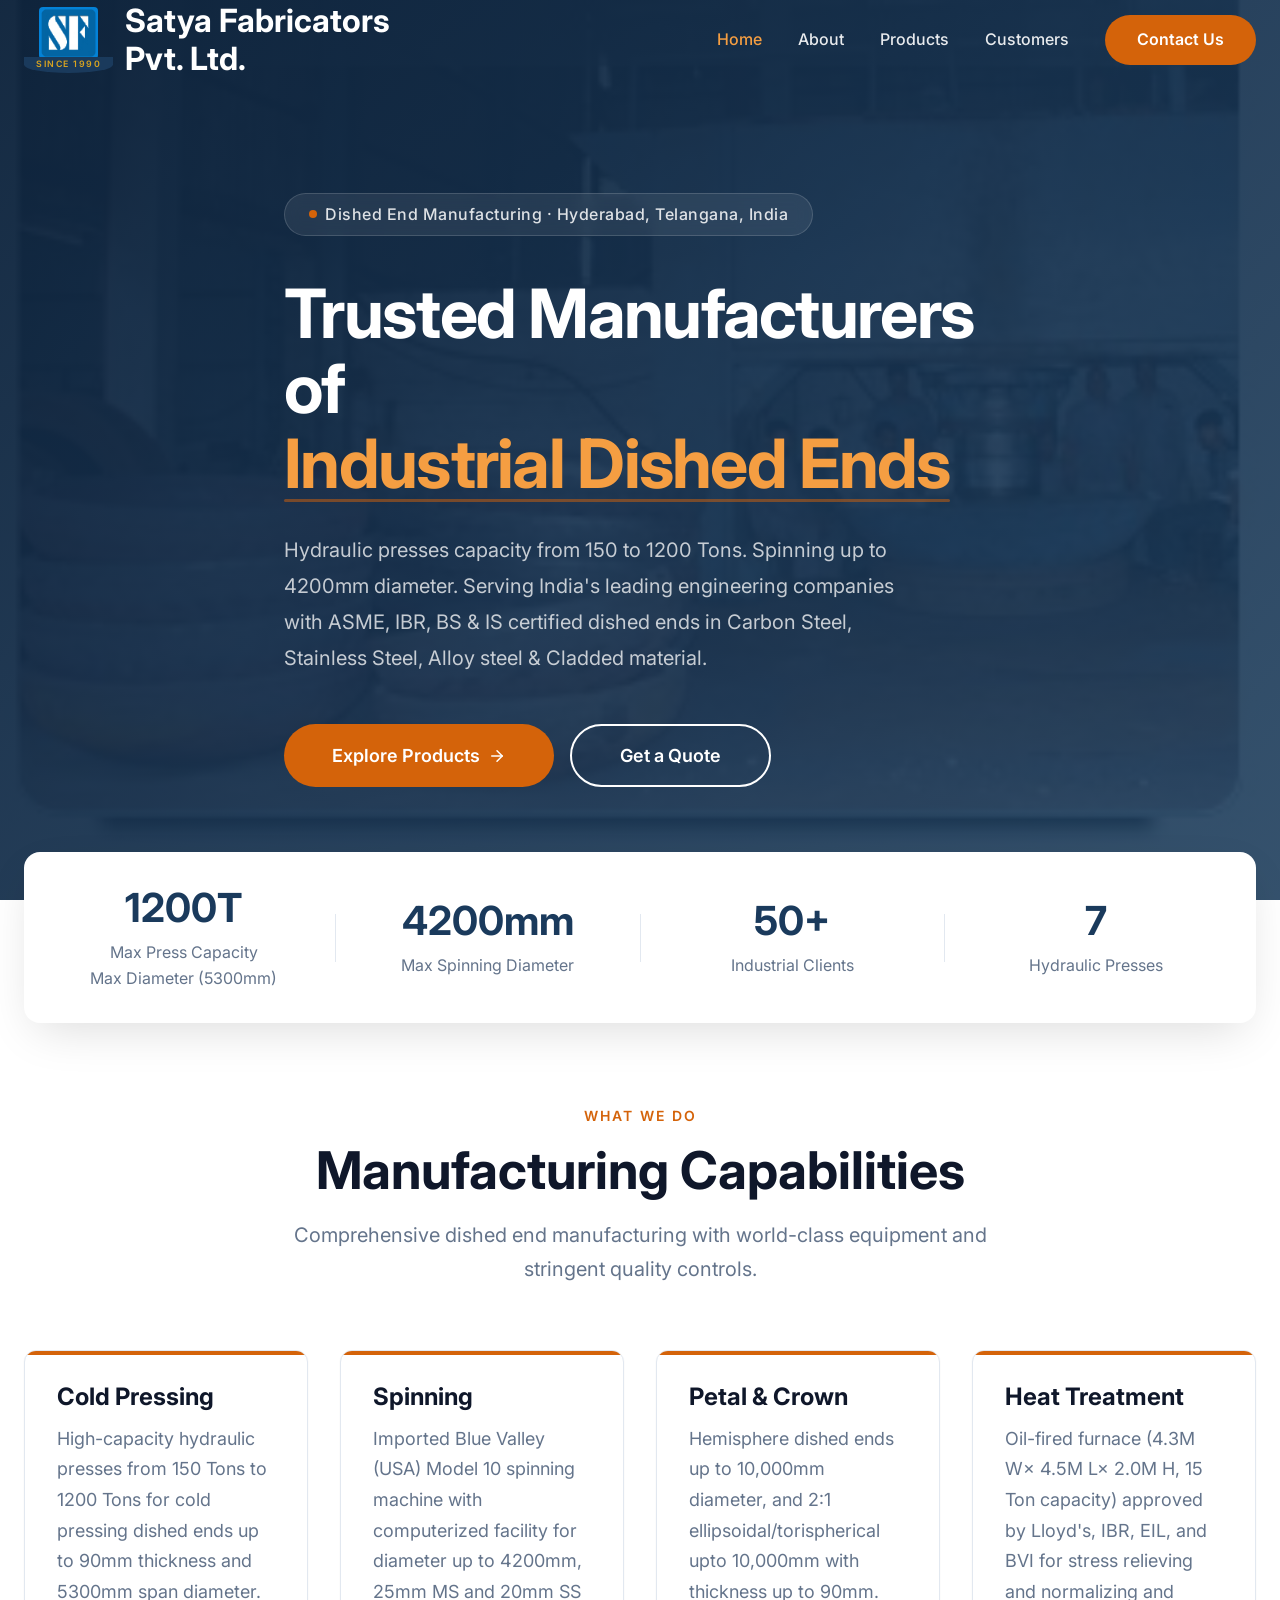
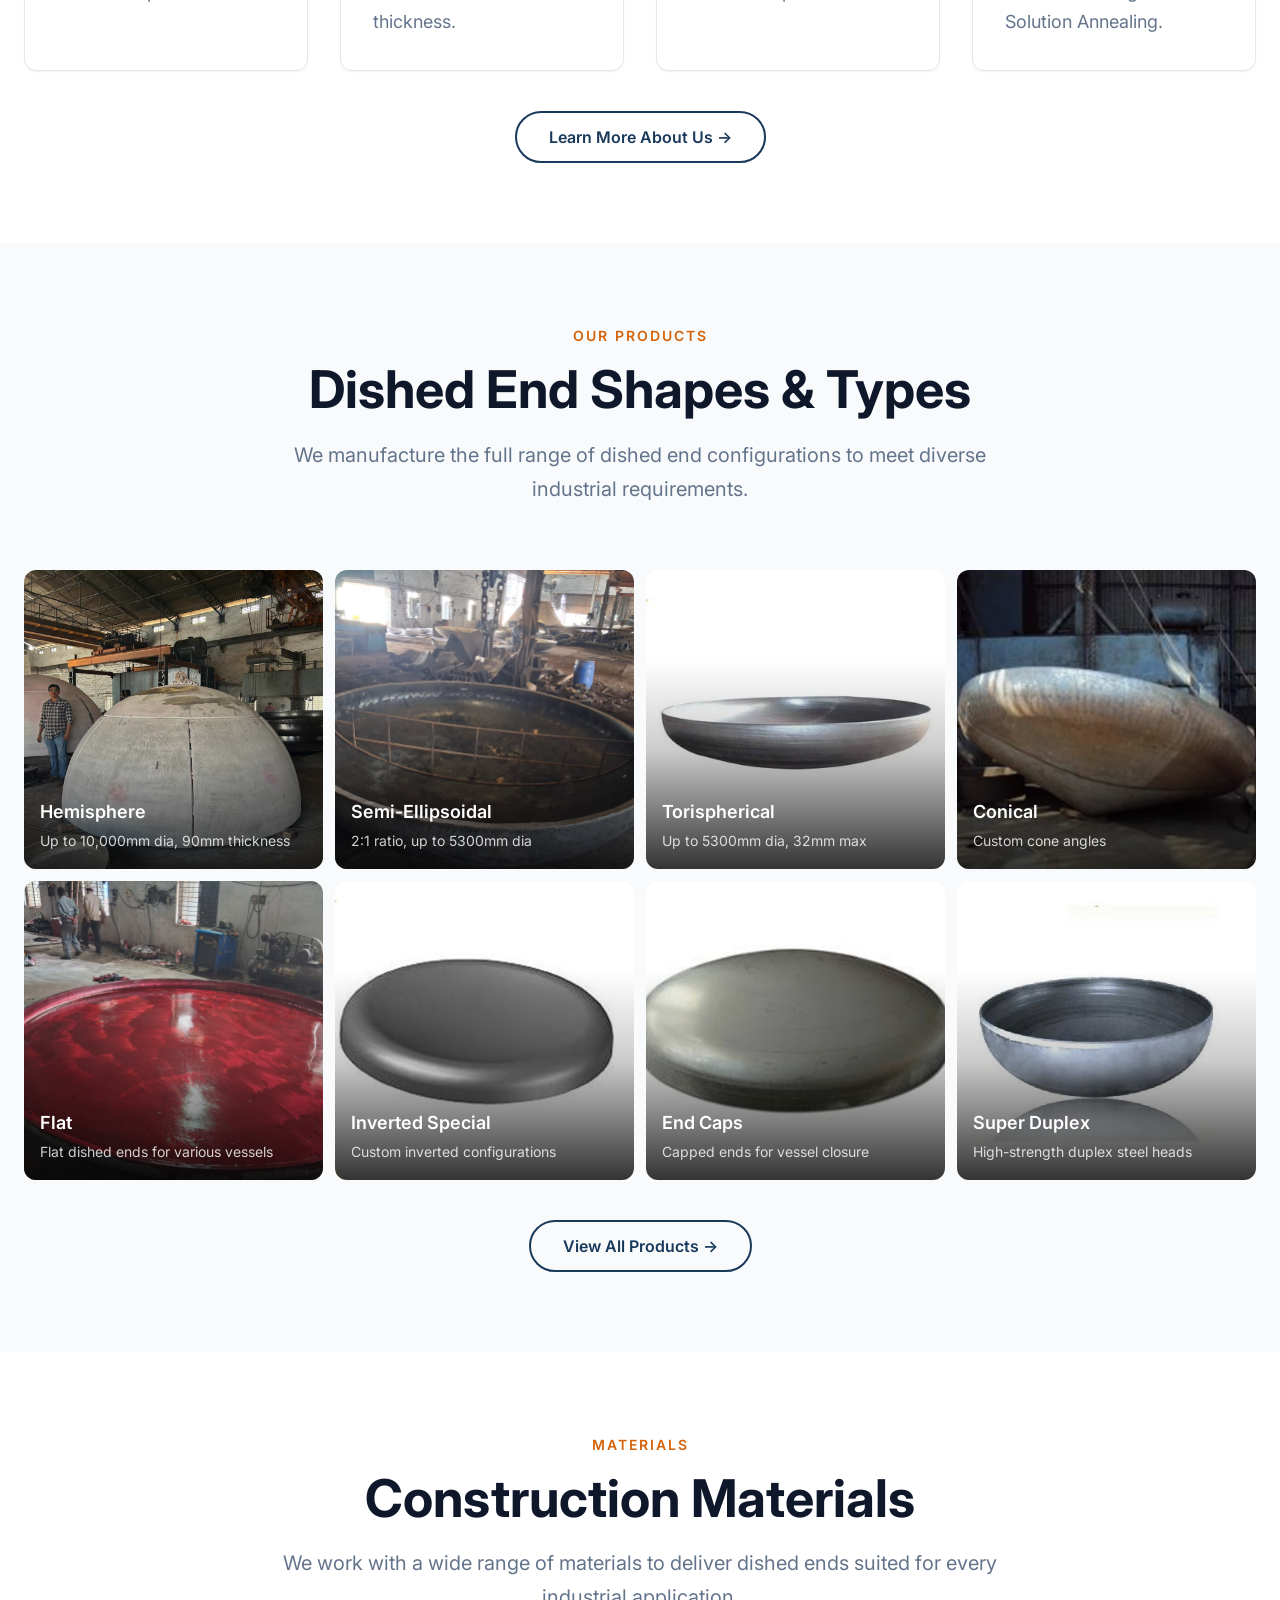
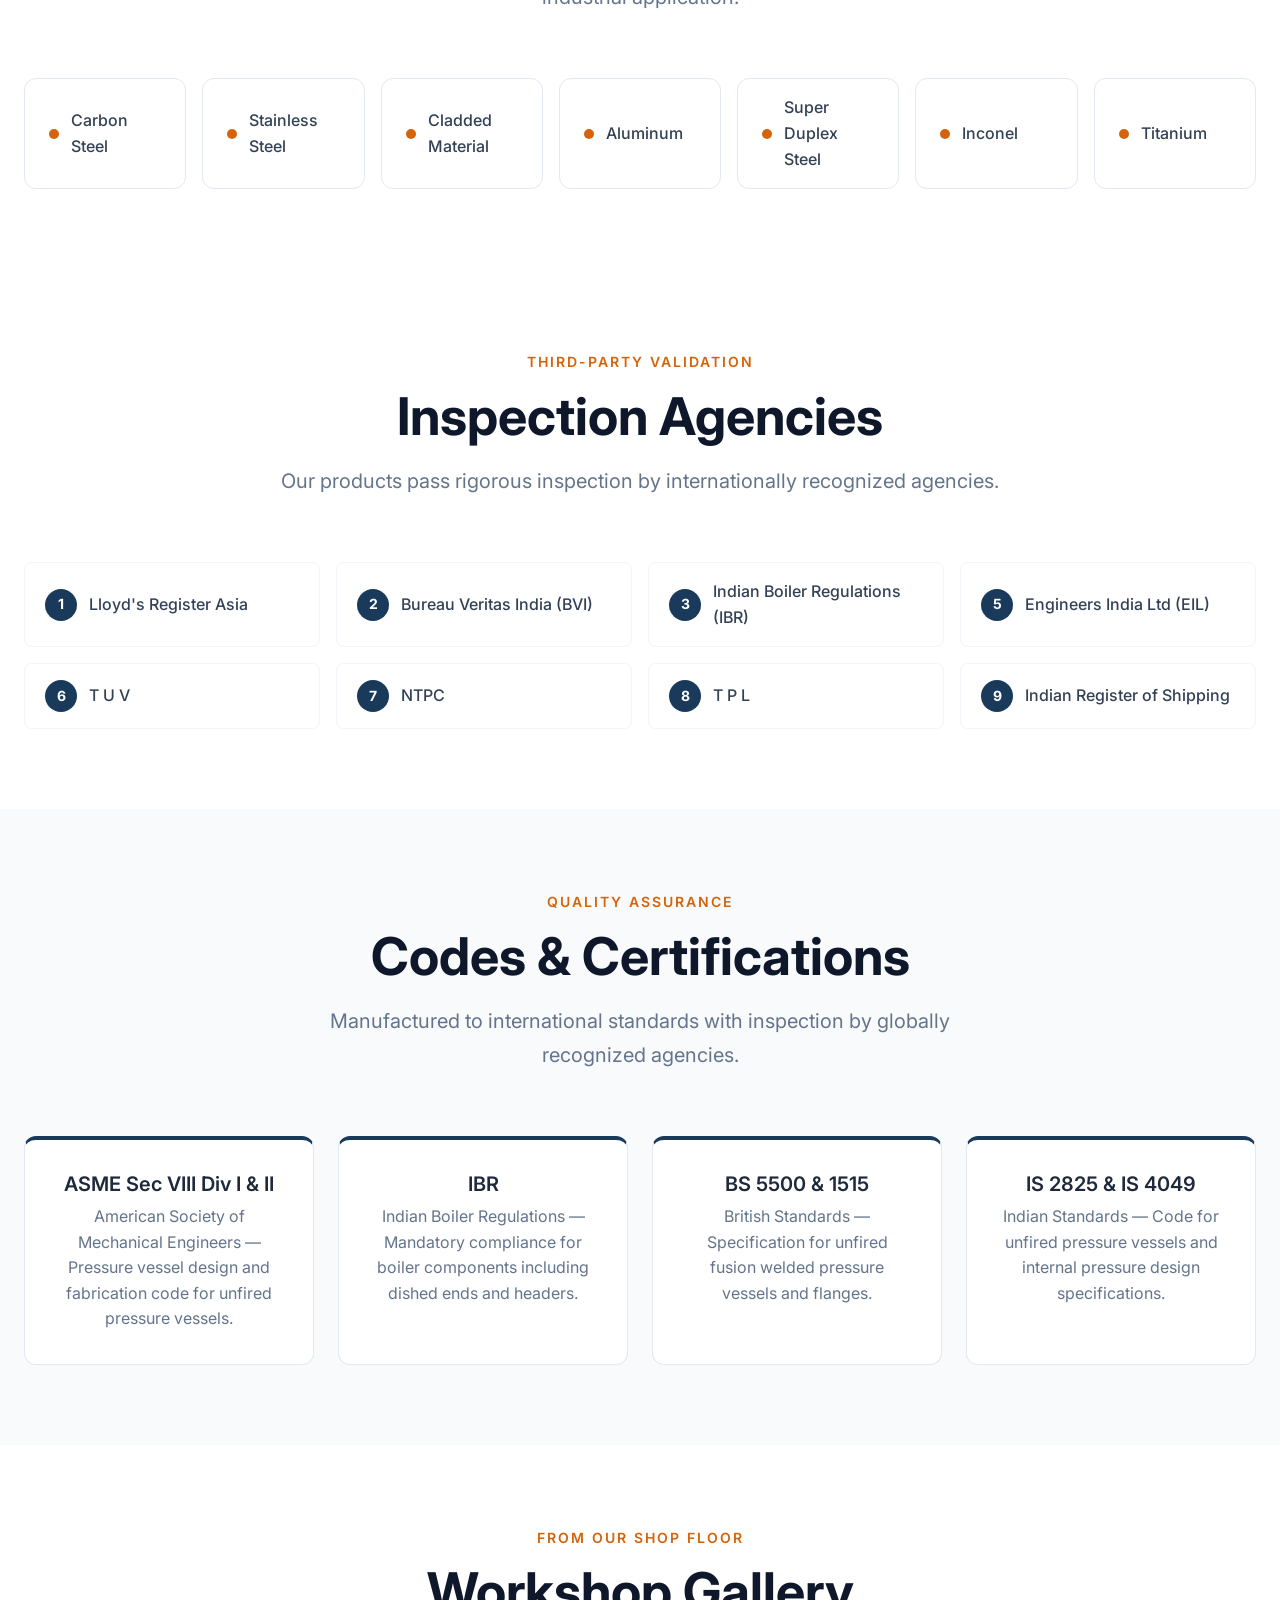
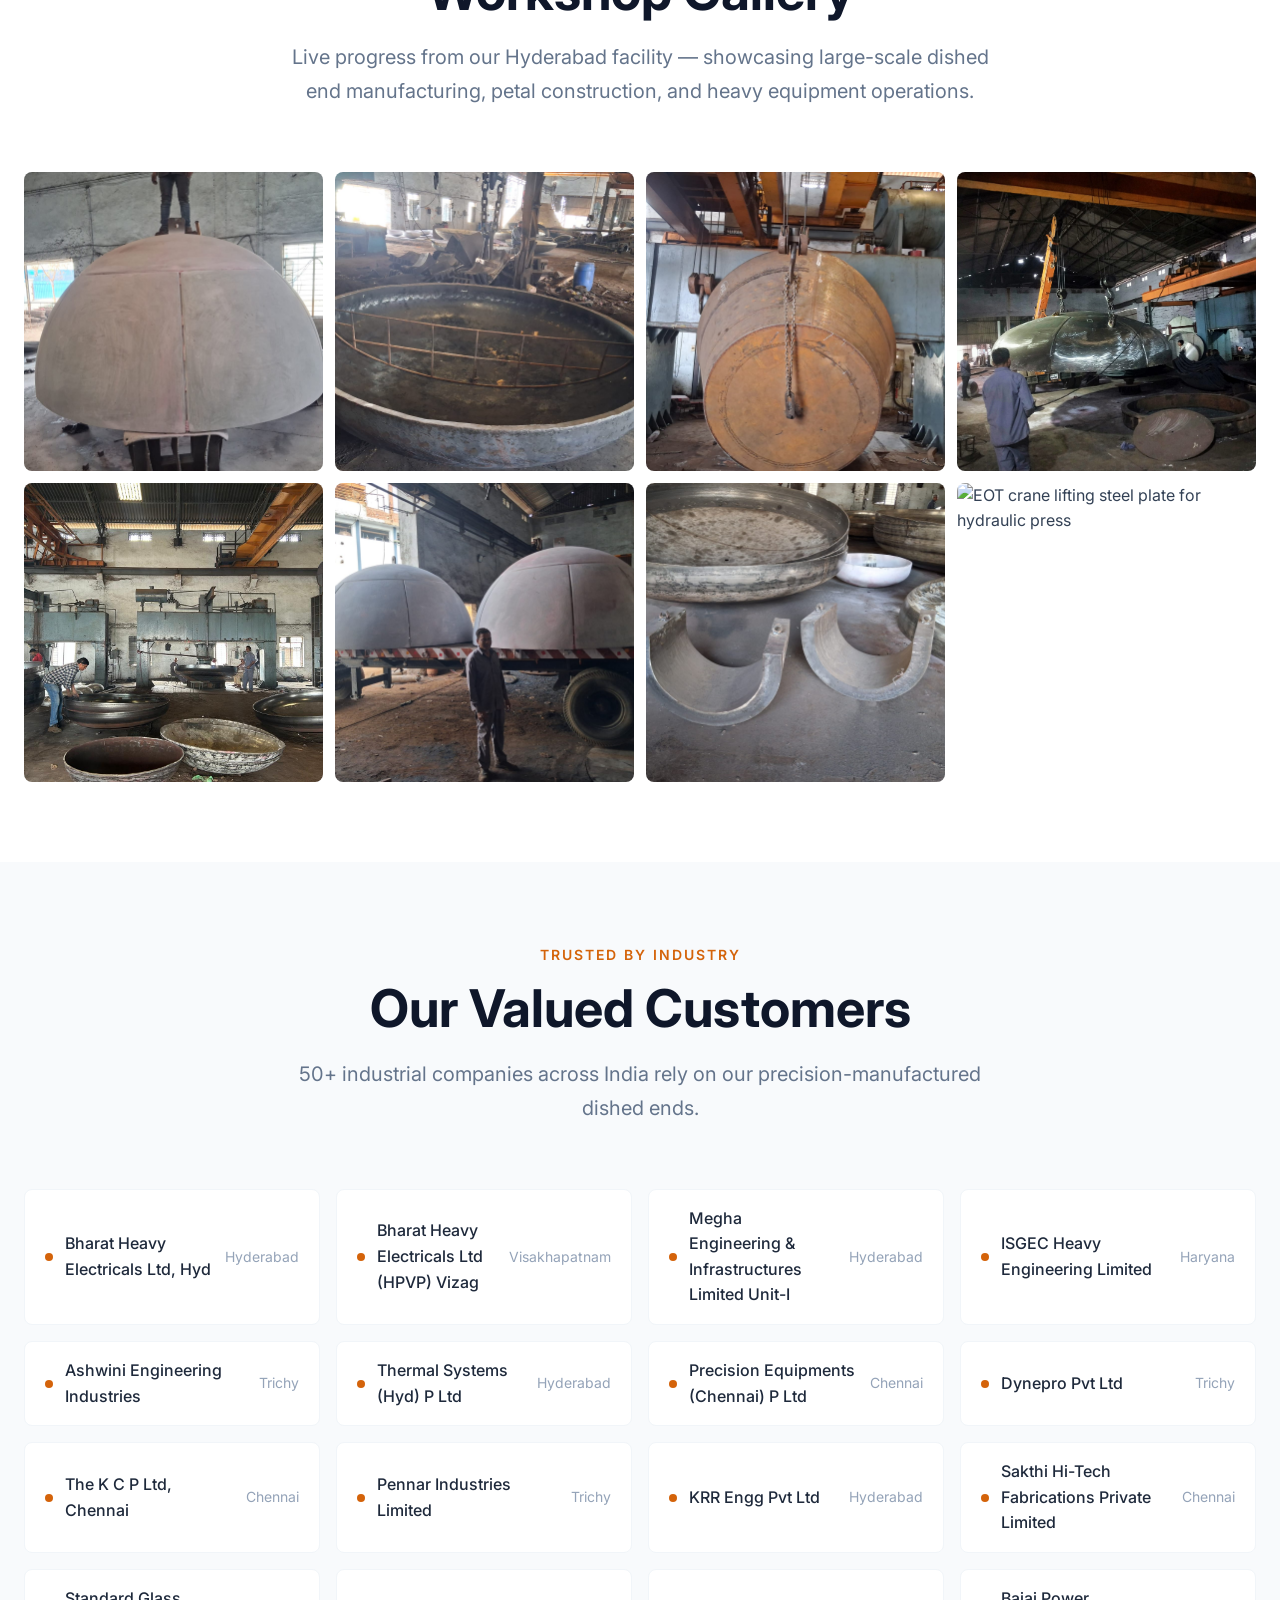
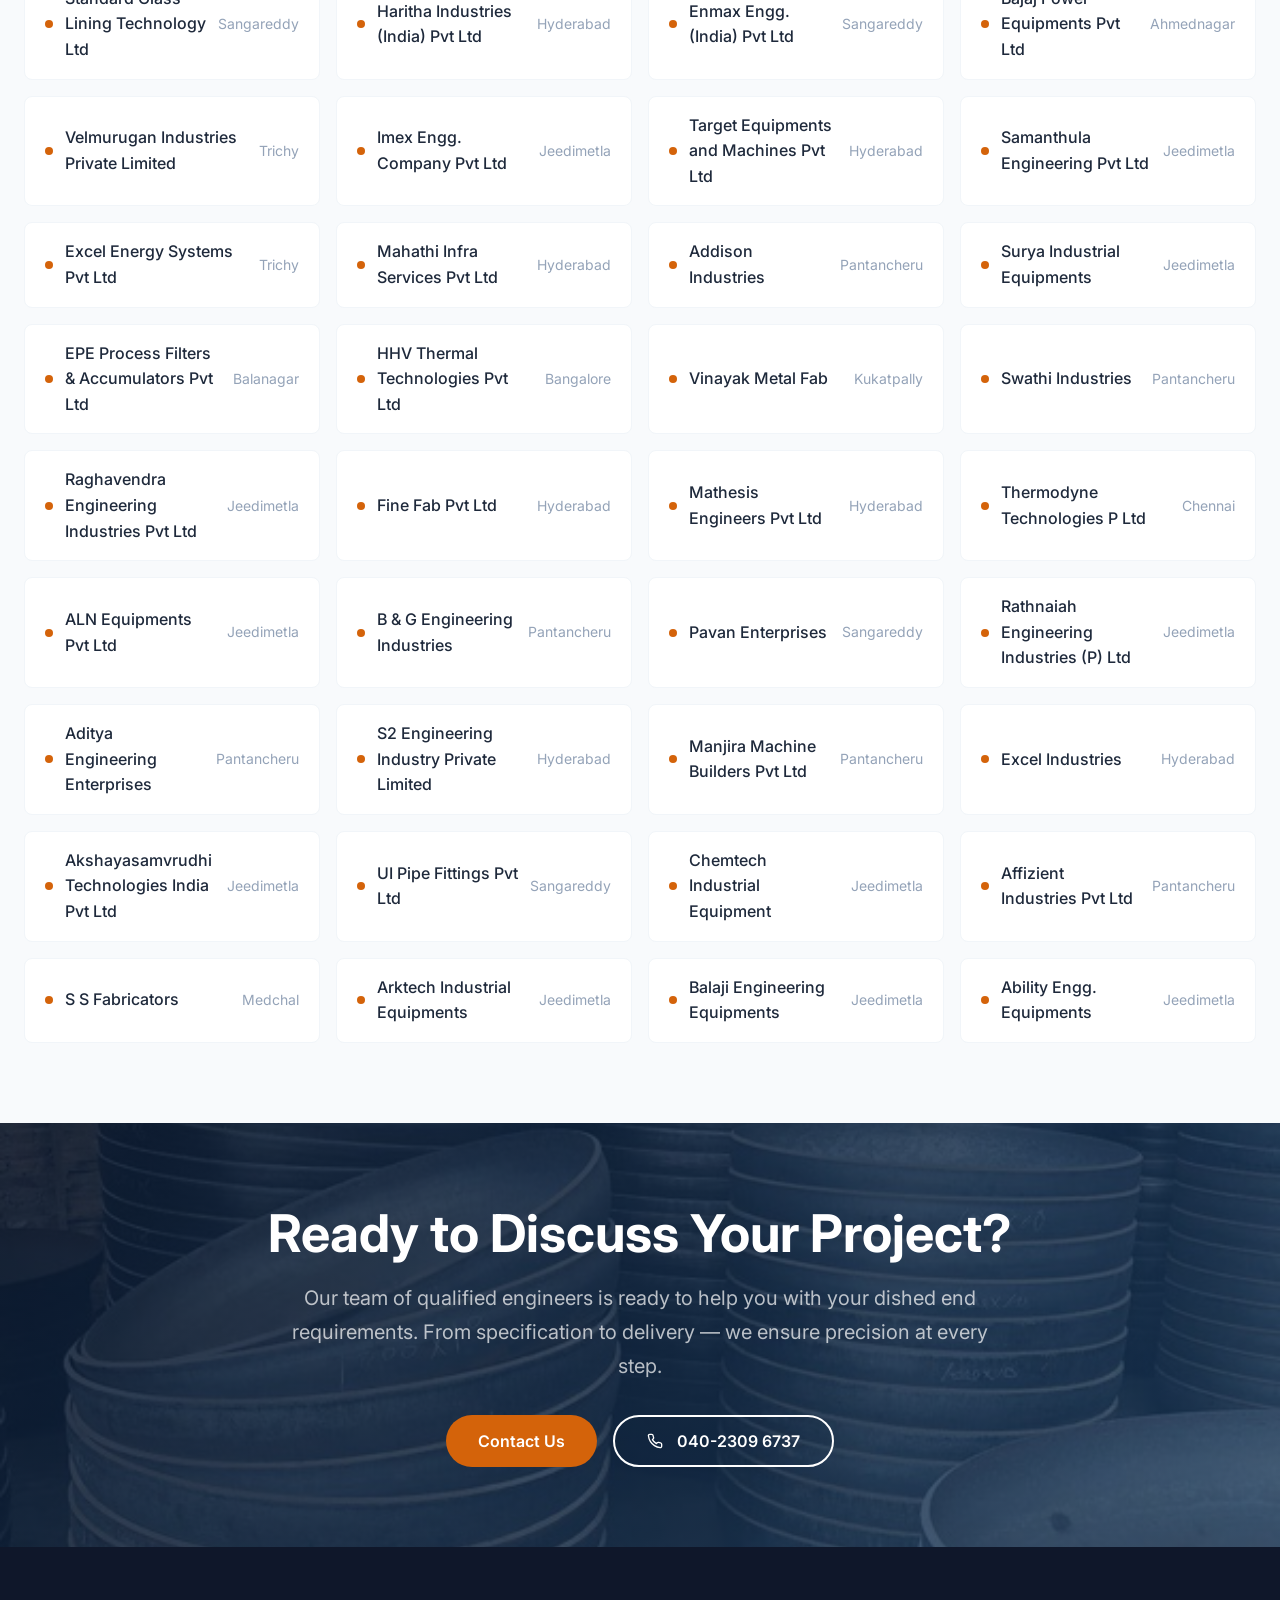
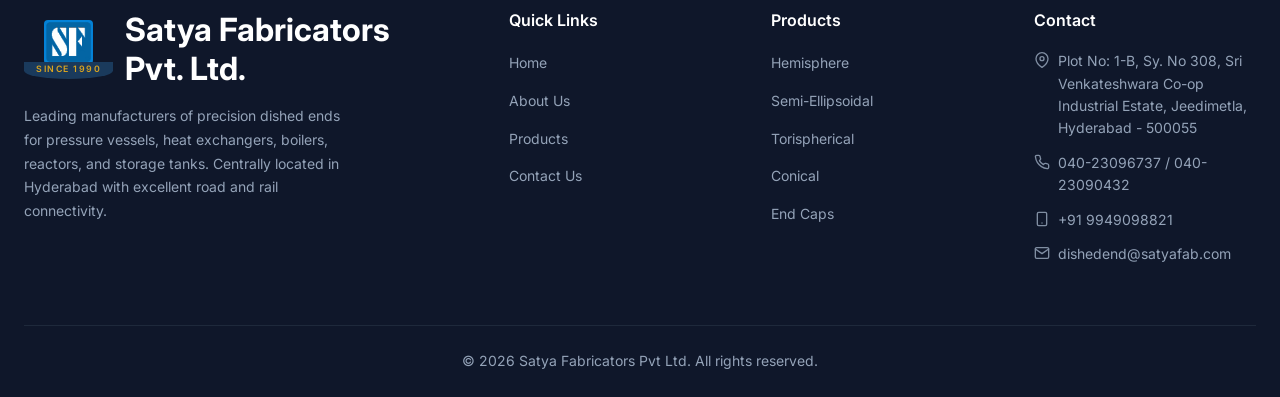
==== commit 5c681cb3: "Redesign product cards to gallery-style layout - Products grid now uses image-dominant gallery cards" ====
--- a/index.html
+++ b/index.html
@@ -146,48 +146,59 @@
       <div class="products__grid">
         <div class="product-card reveal reveal--delay-1">
           <img src="images/5meter-ID-Dish-by-petal-&-Crown-construct.jpeg" alt="Hemisphere Dish End" class="product-card__img">
-          <div class="product-card__name">Hemisphere</div>
-          <div class="product-card__desc">Up to 10,000mm dia, 80mm thickness</div>
+          <div class="product-card__overlay">
+            <div class="product-card__name">Hemisphere</div>
+            <div class="product-card__desc">Up to 10,000mm dia, 90mm thickness</div>
+          </div>
         </div>
         <div class="product-card reveal reveal--delay-2">
-          <img src="images/ellipsoidal-dish-end.jpg" alt="Semi-Ellipsoidal Dish End" class="product-card__img">
-          <div class="product-card__name">Semi-Ellipsoidal</div>
-          <div class="product-card__desc">2:1 ratio, up to 5500mm dia</div>
+          <img src="images/Dish-end_underprogress.jpeg" alt="Semi-Ellipsoidal Dish End" class="product-card__img">
+          <div class="product-card__overlay">
+            <div class="product-card__name">Semi-Ellipsoidal</div>
+            <div class="product-card__desc">2:1 ratio, up to 5300mm dia</div>
+          </div>
         </div>
         <div class="product-card reveal reveal--delay-3">
-          <img src="images/torispherical-dish-end.jpg" alt="Torispherical Dish End" class="product-card__img">
-          <div class="product-card__name">Torispherical</div>
-          <div class="product-card__desc">Up to 5300mm dia, 32mm max</div>
+          <img src="images/titanium-dish-end.jpg" alt="Torispherical Dish End" class="product-card__img">
+          <div class="product-card__overlay">
+            <div class="product-card__name">Torispherical</div>
+            <div class="product-card__desc">Up to 5300mm dia, 32mm max</div>
+          </div>
         </div>
         <div class="product-card reveal reveal--delay-1">
           <img src="images/conical-dish-end.jpg" alt="Conical Dish End" class="product-card__img">
-          <div class="product-card__name">Conical</div>
-          <div class="product-card__desc">Custom cone angles</div>
+          <div class="product-card__overlay">
+            <div class="product-card__name">Conical</div>
+            <div class="product-card__desc">Custom cone angles</div>
+          </div>
         </div>
         <div class="product-card reveal reveal--delay-2">
           <img src="images/Flat-dish.jpeg" alt="Flat Dish End" class="product-card__img">
-          <div class="product-card__name">Flat</div>
-          <div class="product-card__desc">Flat dished ends for various vessels</div>
+          <div class="product-card__overlay">
+            <div class="product-card__name">Flat</div>
+            <div class="product-card__desc">Flat dished ends for various vessels</div>
+          </div>
         </div>
         <div class="product-card reveal reveal--delay-1">
           <img src="images/inverted-heads.jpg" alt="Inverted Special" class="product-card__img">
-          <div class="product-card__name">Inverted Special</div>
-          <div class="product-card__desc">Custom inverted configurations</div>
+          <div class="product-card__overlay">
+            <div class="product-card__name">Inverted Special</div>
+            <div class="product-card__desc">Custom inverted configurations</div>
+          </div>
         </div>
         <div class="product-card reveal reveal--delay-2">
           <img src="images/dish-disc.jpg" alt="End Caps" class="product-card__img">
-          <div class="product-card__name">End Caps</div>
-          <div class="product-card__desc">Capped ends for vessel closure</div>
-        </div>
-        <div class="product-card reveal reveal--delay-3">
-          <img src="images/flat-bottoms.jpg" alt="Flat Bottom End for Storage Vessels" class="product-card__img">
-          <div class="product-card__name">Flat Bottom</div>
-          <div class="product-card__desc">Precision flat bottoms for tanks</div>
+          <div class="product-card__overlay">
+            <div class="product-card__name">End Caps</div>
+            <div class="product-card__desc">Capped ends for vessel closure</div>
+          </div>
         </div>
         <div class="product-card reveal reveal--delay-2">
           <img src="images/super-duplex-dish-end.jpg" alt="Super Duplex Stainless Steel Dished End" class="product-card__img">
-          <div class="product-card__name">Super Duplex</div>
-          <div class="product-card__desc">High-strength duplex steel heads</div>
+          <div class="product-card__overlay">
+            <div class="product-card__name">Super Duplex</div>
+            <div class="product-card__desc">High-strength duplex steel heads</div>
+          </div>
         </div>
       </div>
       <div style="text-align: center; margin-top: var(--space-10);" class="reveal">
--- a/css/styles.css
+++ b/css/styles.css
@@ -623,45 +623,62 @@
 /* --- Products / Shapes Section --- */
 .products__grid {
   display: grid;
-  grid-template-columns: repeat(auto-fit, minmax(220px, 1fr));
-  gap: var(--space-6);
+  grid-template-columns: repeat(4, 1fr);
+  gap: var(--space-3);
 }
 
 .product-card {
-  background: var(--color-white);
+  position: relative;
   border-radius: var(--radius-lg);
-  padding: var(--space-6);
-  text-align: center;
-  border: 2px solid var(--color-gray-200);
-  transition: all var(--transition-base);
-  cursor: default;
+  overflow: hidden;
+  cursor: pointer;
+  aspect-ratio: 1;
+  transition: transform 0.3s ease, box-shadow 0.3s ease;
 }
 
 .product-card:hover {
-  border-color: var(--color-accent);
-  box-shadow: var(--shadow-md);
-  transform: translateY(-2px);
+  transform: translateY(-4px);
+  box-shadow: var(--shadow-lg);
 }
 
 .product-card__img {
   width: 100%;
-  height: 200px;
+  height: 100%;
   object-fit: cover;
-  margin-bottom: var(--space-6);
-  border-radius: var(--radius-md);
-  background: var(--color-off-white);
+  object-position: center;
+  display: block;
+  transition: transform 0.4s ease;
+}
+
+.product-card:hover .product-card__img {
+  transform: scale(1.08);
+}
+
+.product-card__overlay {
+  position: absolute;
+  inset: 0;
+  background: linear-gradient(to top, rgba(0,0,0,0.8) 0%, rgba(0,0,0,0.2) 40%, transparent 70%);
+  display: flex;
+  flex-direction: column;
+  justify-content: flex-end;
+  padding: var(--space-4);
+  transition: background 0.3s ease;
+}
+
+.product-card:hover .product-card__overlay {
+  background: linear-gradient(to top, rgba(0,0,0,0.85) 0%, rgba(0,0,0,0.3) 50%, transparent 80%);
 }
 
 .product-card__name {
-  font-size: var(--text-2xl);
+  font-size: var(--text-lg);
   font-weight: 600;
-  color: var(--color-gray-800);
+  color: var(--color-white);
 }
 
 .product-card__desc {
-  font-size: var(--text-base);
-  color: var(--color-gray-500);
-  margin-top: var(--space-2);
+  font-size: var(--text-sm);
+  color: rgba(255, 255, 255, 0.8);
+  margin-top: var(--space-1);
 }
 
 /* --- Materials Section --- */
@@ -1327,6 +1344,10 @@
   }
 
   .lightbox-grid {
+    grid-template-columns: repeat(3, 1fr);
+  }
+
+  .products__grid {
     grid-template-columns: repeat(3, 1fr);
   }
 }
@@ -1412,9 +1433,12 @@
     font-size: var(--text-4xl);
   }
 
-  .capability-card__img,
-  .product-card__img {
+  .capability-card__img {
     height: 160px;
+  }
+
+  .products__grid {
+    grid-template-columns: repeat(2, 1fr);
   }
 
   .form__row {
